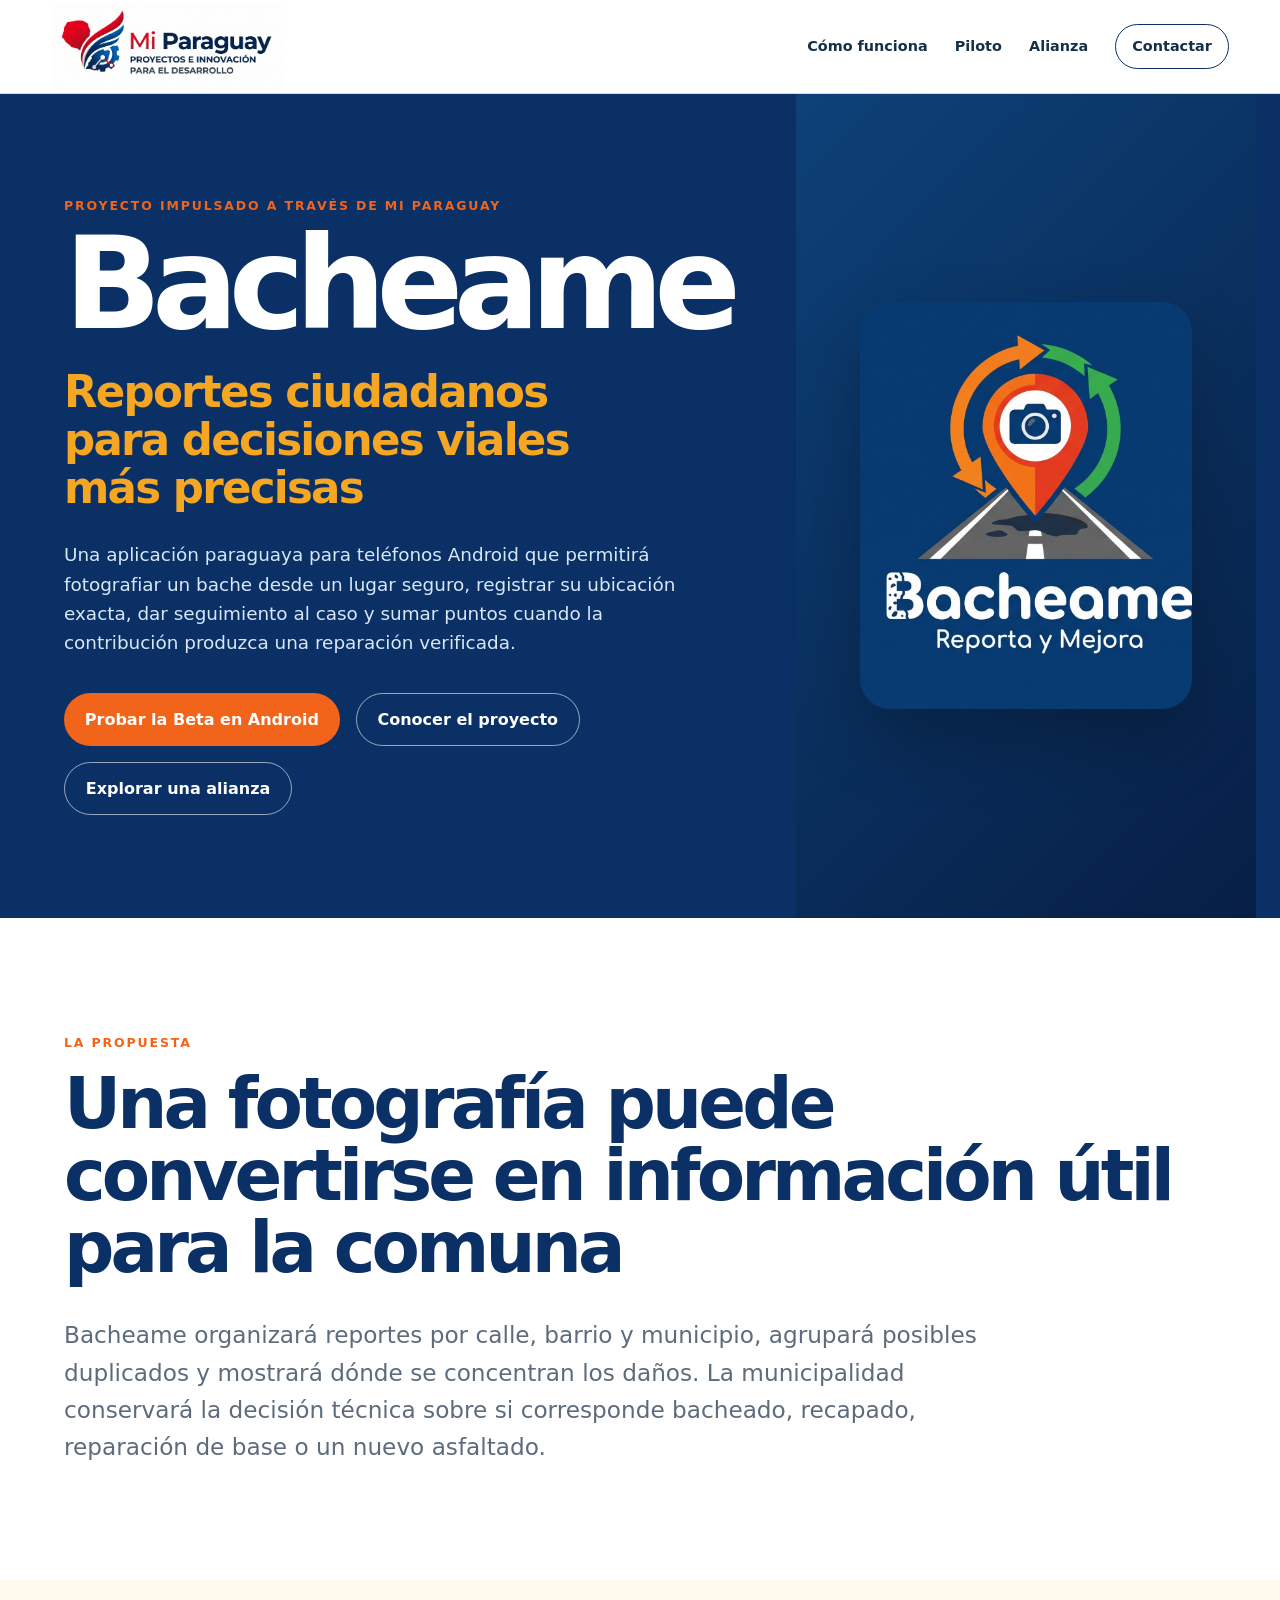
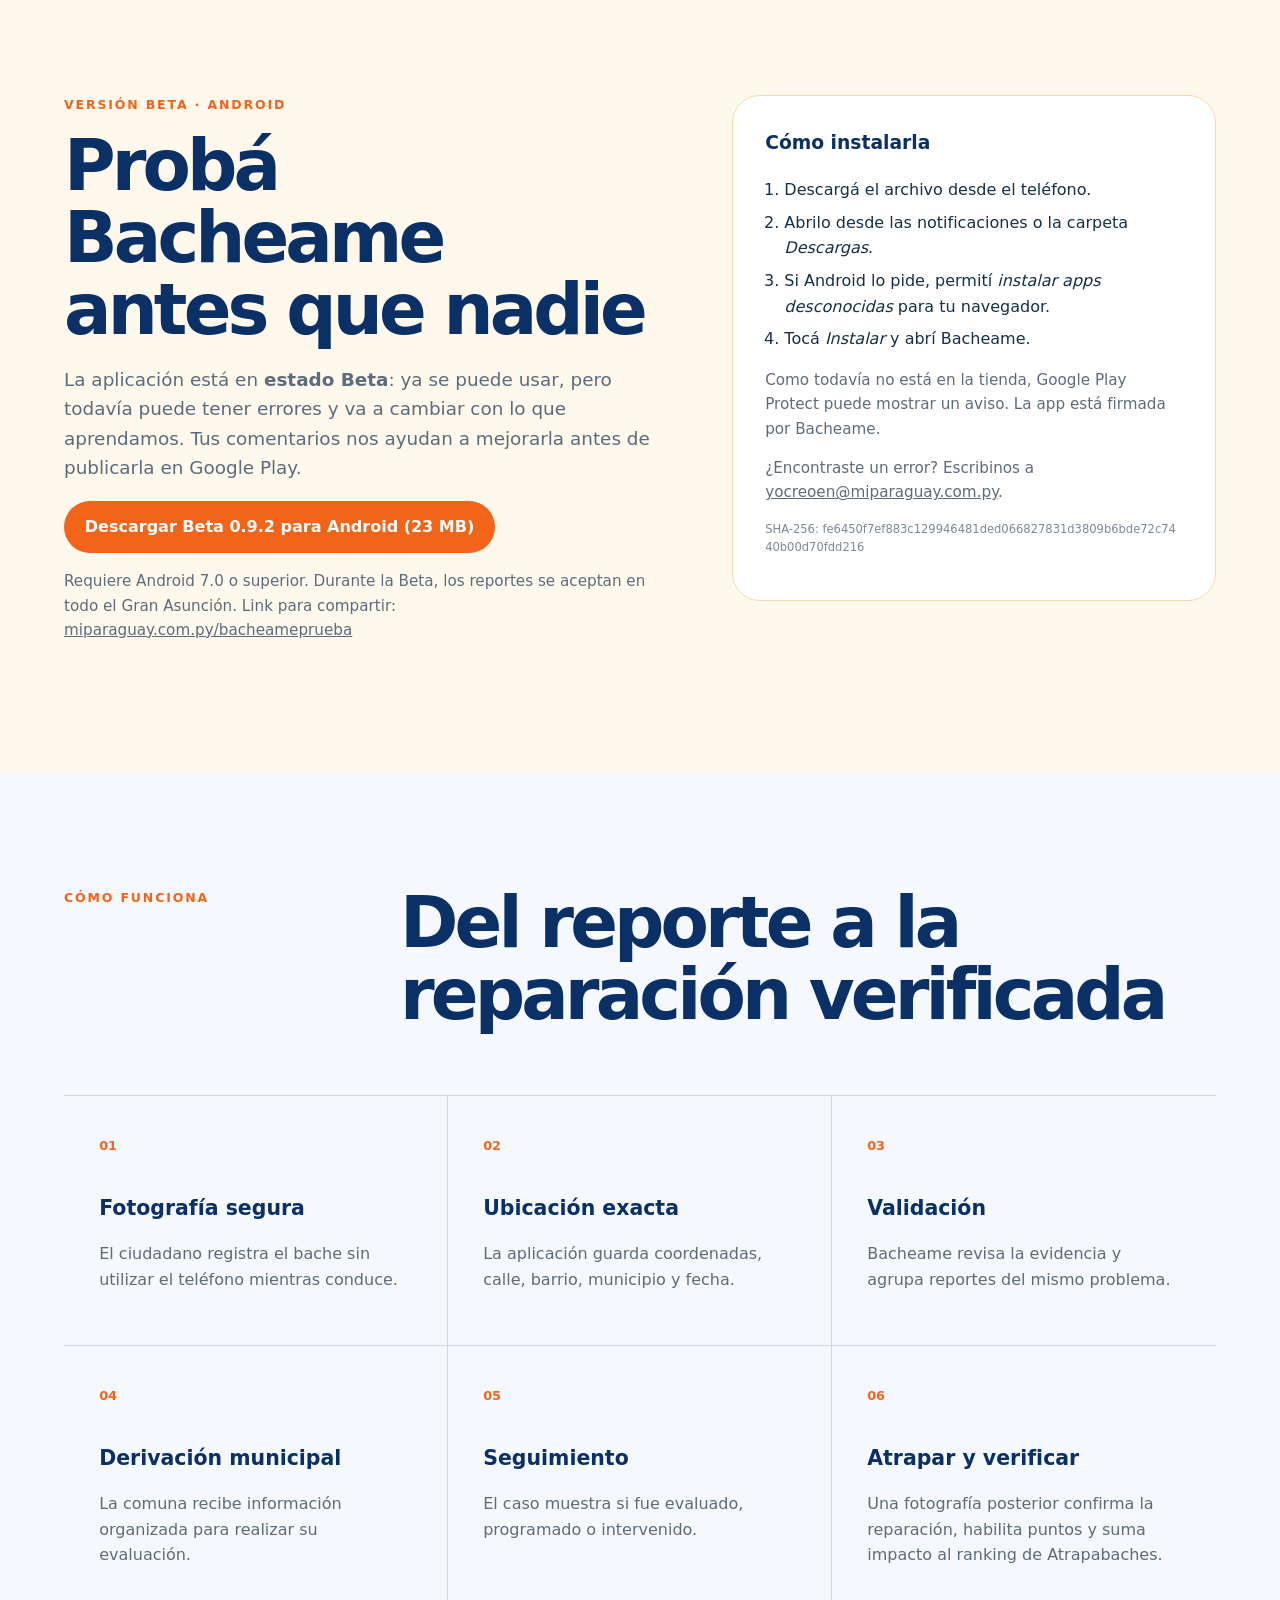
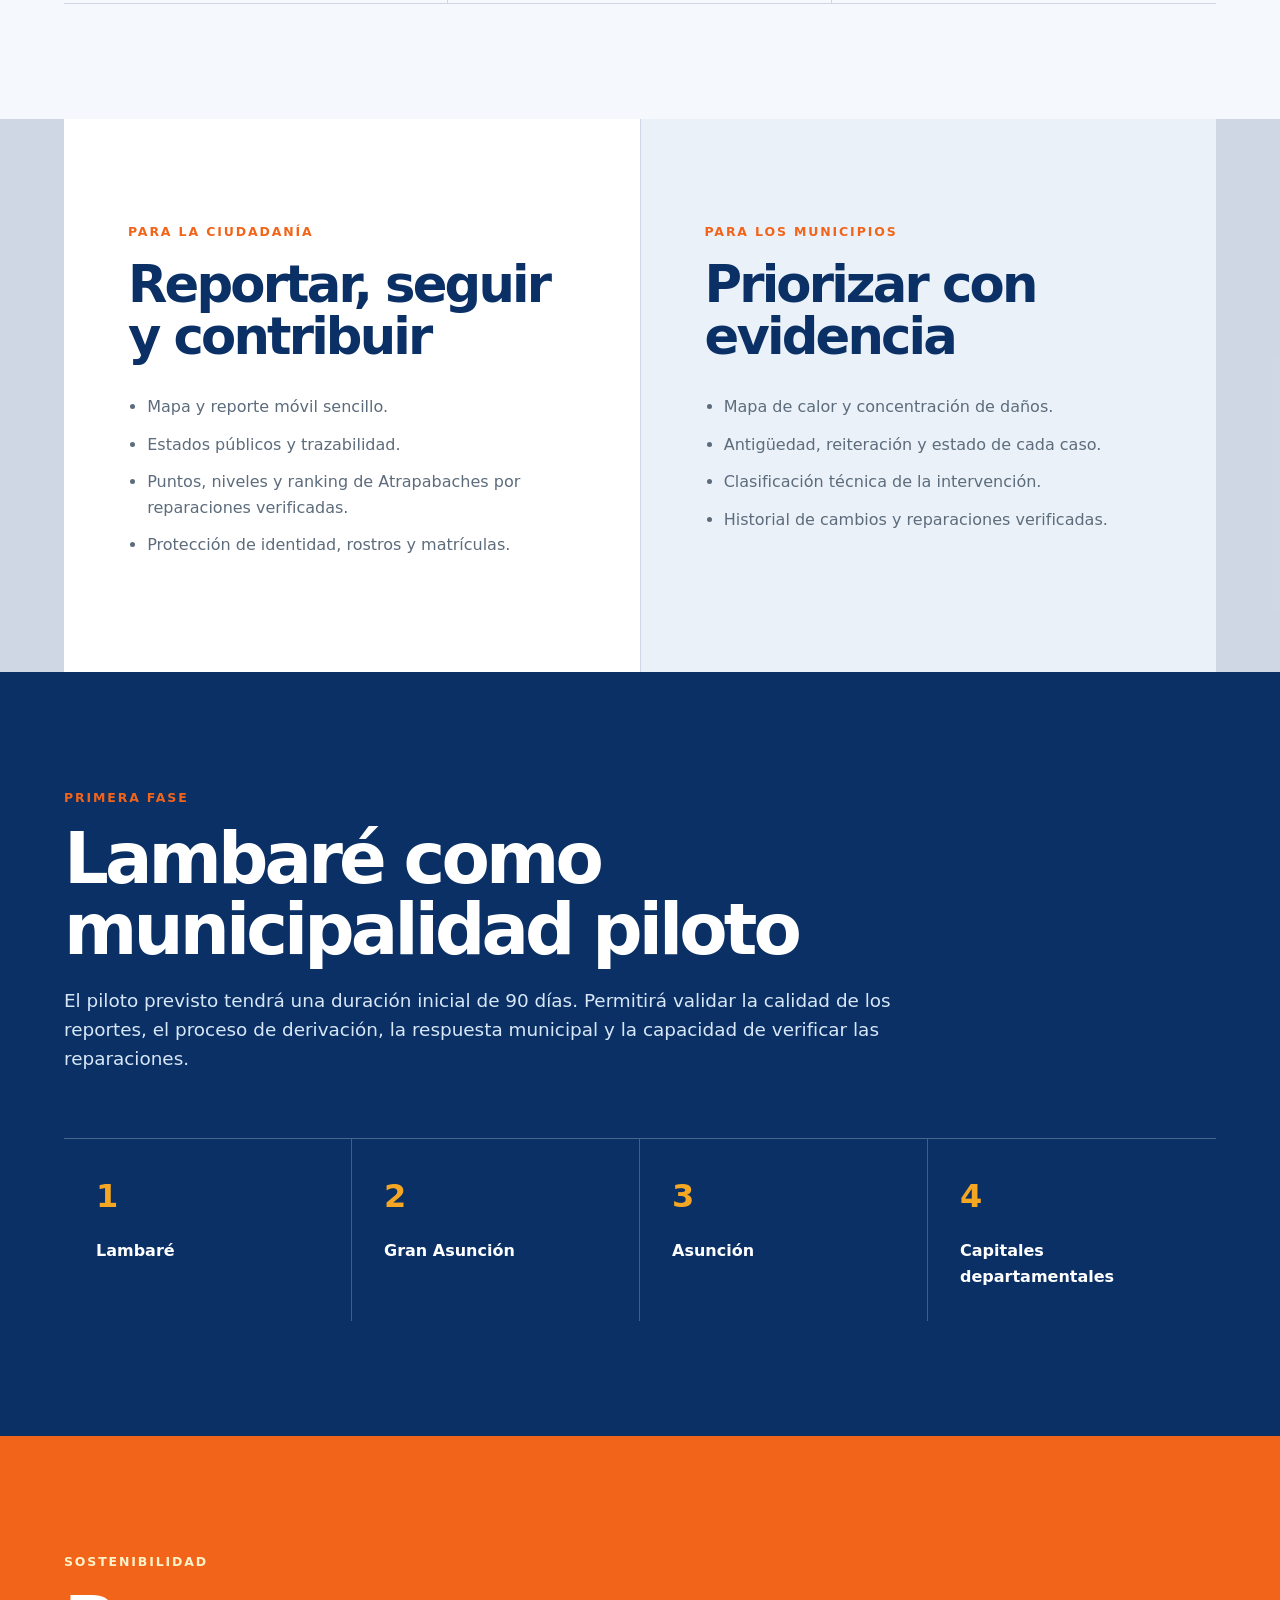
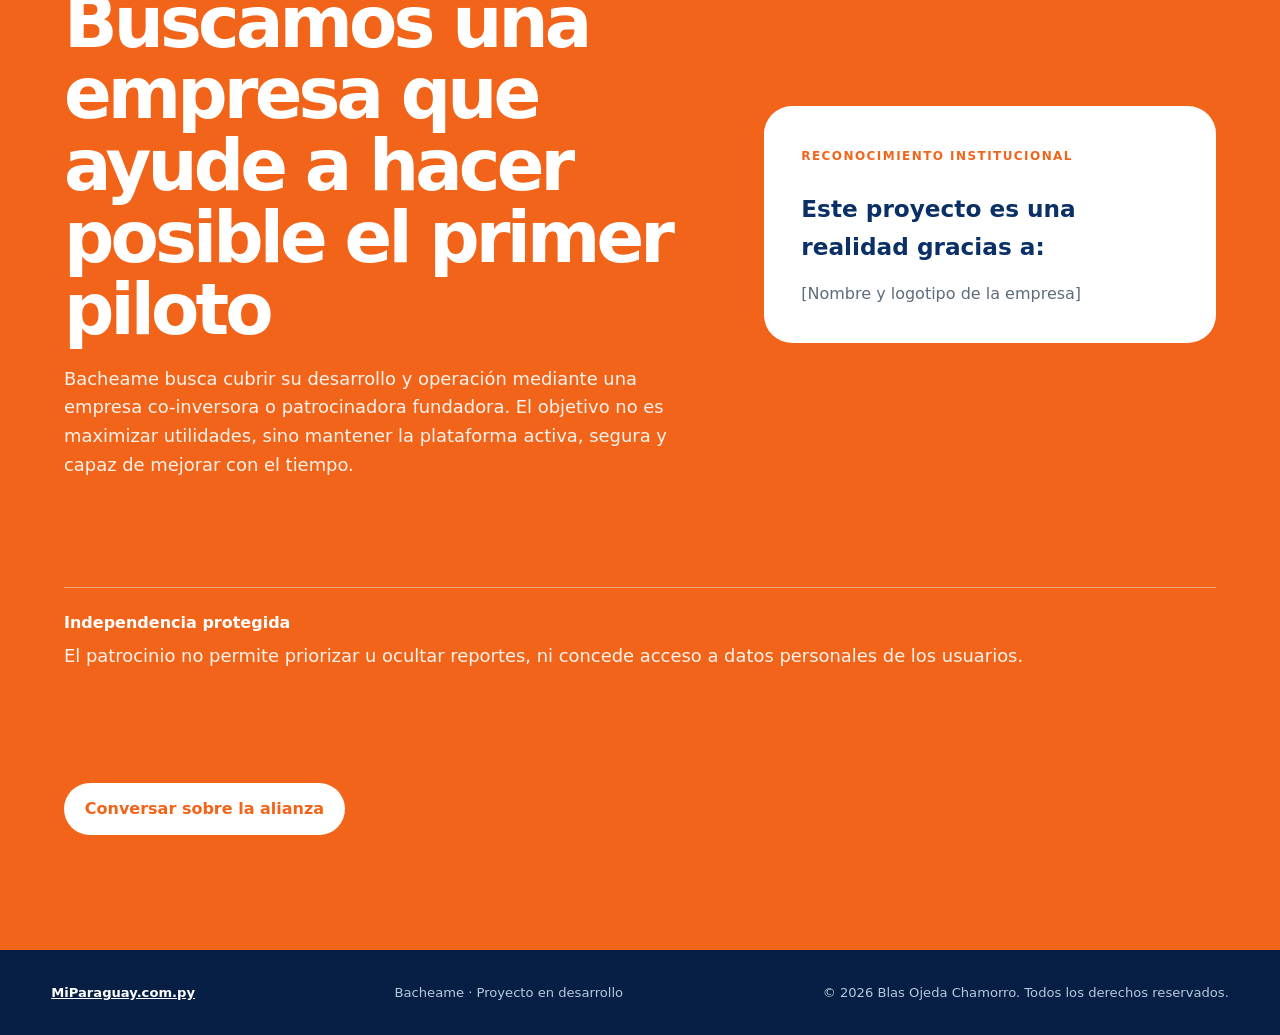
==== bacheame/index.html @ 3ae4af7a "Bacheame Beta 0.9.2: página /bacheameprueba, sección Beta y aviso de derechos - /bacheameprueba: pág" ====
<!doctype html>
<html lang="es">
  <head>
    <meta charset="UTF-8" />
    <meta name="viewport" content="width=device-width, initial-scale=1.0" />
    <meta
      name="description"
      content="Bacheame es una aplicación paraguaya para reportar baches con fotografía y ubicación exacta y ayudar a los municipios a priorizar intervenciones viales."
    />
    <title>Bacheame | Mi Paraguay</title>
    <link rel="icon" href="../assets/favicon.svg" type="image/svg+xml" />
    <link rel="stylesheet" href="bacheame.css" />
  </head>
  <body>
    <a class="skip-link" href="#contenido">Ir al contenido</a>

    <header class="site-header">
      <a class="brand" href="../" aria-label="Volver a Mi Paraguay">
        <img src="../assets/mi-paraguay-logo.png" alt="Mi Paraguay" />
      </a>
      <nav aria-label="Navegación de Bacheame">
        <a href="#funcionamiento">Cómo funciona</a>
        <a href="#piloto">Piloto</a>
        <a href="#alianza">Alianza</a>
        <a class="nav-cta" href="../#participar">Contactar</a>
      </nav>
    </header>

    <main id="contenido">
      <section class="hero">
        <div class="hero-copy">
          <p class="eyebrow">Proyecto impulsado a través de Mi Paraguay</p>
          <h1>Bacheame</h1>
          <p class="hero-title">Reportes ciudadanos para decisiones viales más precisas</p>
          <p class="hero-lead">
            Una aplicación paraguaya para teléfonos Android que permitirá fotografiar un bache desde un lugar seguro, registrar su ubicación exacta, dar seguimiento al caso y sumar puntos cuando la contribución produzca una reparación verificada.
          </p>
          <div class="hero-actions">
            <a class="button button-primary" href="#beta">Probar la Beta en Android</a>
            <a class="button button-secondary" href="#funcionamiento">Conocer el proyecto</a>
            <a class="button button-secondary" href="../#participar">Explorar una alianza</a>
          </div>
        </div>
        <div class="hero-visual">
          <img src="../assets/bacheame-logo.jpg" alt="Bacheame, Reporta y Mejora" />
        </div>
      </section>

      <section class="section introduction" aria-labelledby="intro-title">
        <p class="eyebrow">La propuesta</p>
        <h2 id="intro-title">Una fotografía puede convertirse en información útil para la comuna</h2>
        <p class="section-lead">
          Bacheame organizará reportes por calle, barrio y municipio, agrupará posibles duplicados y mostrará dónde se concentran los daños. La municipalidad conservará la decisión técnica sobre si corresponde bacheado, recapado, reparación de base o un nuevo asfaltado.
        </p>
      </section>

      <section class="section beta" id="beta" aria-labelledby="beta-title">
        <div class="beta-copy">
          <p class="eyebrow">Versión Beta · Android</p>
          <h2 id="beta-title">Probá Bacheame antes que nadie</h2>
          <p>
            La aplicación está en <strong>estado Beta</strong>: ya se puede usar, pero todavía puede tener errores y va a cambiar con lo que aprendamos. Tus comentarios nos ayudan a mejorarla antes de publicarla en Google Play.
          </p>
          <a class="button button-primary" href="../descargas/Bacheame-Beta-0.9.2.apk" download>Descargar Beta 0.9.2 para Android (23 MB)</a>
          <p class="beta-meta">Requiere Android 7.0 o superior. Durante la Beta, los reportes se aceptan en todo el Gran Asunción. Link para compartir: <a href="../bacheameprueba/">miparaguay.com.py/bacheameprueba</a></p>
        </div>
        <aside class="beta-steps" aria-label="Cómo instalarla">
          <h3>Cómo instalarla</h3>
          <ol>
            <li>Descargá el archivo desde el teléfono.</li>
            <li>Abrilo desde las notificaciones o la carpeta <em>Descargas</em>.</li>
            <li>Si Android lo pide, permití <em>instalar apps desconocidas</em> para tu navegador.</li>
            <li>Tocá <em>Instalar</em> y abrí Bacheame.</li>
          </ol>
          <p>Como todavía no está en la tienda, Google Play Protect puede mostrar un aviso. La app está firmada por Bacheame.</p>
          <p>¿Encontraste un error? Escribinos a <a href="mailto:yocreoen@miparaguay.com.py?subject=Bacheame%20Beta">yocreoen@miparaguay.com.py</a>.</p>
          <p class="beta-hash">SHA-256: fe6450f7ef883c129946481ded066827831d3809b6bde72c7440b00d70fdd216</p>
        </aside>
      </section>

      <section class="section process" id="funcionamiento" aria-labelledby="process-title">
        <div class="section-heading">
          <p class="eyebrow">Cómo funciona</p>
          <h2 id="process-title">Del reporte a la reparación verificada</h2>
        </div>
        <ol class="process-grid">
          <li><span>01</span><strong>Fotografía segura</strong><p>El ciudadano registra el bache sin utilizar el teléfono mientras conduce.</p></li>
          <li><span>02</span><strong>Ubicación exacta</strong><p>La aplicación guarda coordenadas, calle, barrio, municipio y fecha.</p></li>
          <li><span>03</span><strong>Validación</strong><p>Bacheame revisa la evidencia y agrupa reportes del mismo problema.</p></li>
          <li><span>04</span><strong>Derivación municipal</strong><p>La comuna recibe información organizada para realizar su evaluación.</p></li>
          <li><span>05</span><strong>Seguimiento</strong><p>El caso muestra si fue evaluado, programado o intervenido.</p></li>
          <li><span>06</span><strong>Atrapar y verificar</strong><p>Una fotografía posterior confirma la reparación, habilita puntos y suma impacto al ranking de Atrapabaches.</p></li>
        </ol>
      </section>

      <section class="section audiences" aria-label="Beneficios por audiencia">
        <article>
          <p class="eyebrow">Para la ciudadanía</p>
          <h2>Reportar, seguir y contribuir</h2>
          <ul>
            <li>Mapa y reporte móvil sencillo.</li>
            <li>Estados públicos y trazabilidad.</li>
            <li>Puntos, niveles y ranking de Atrapabaches por reparaciones verificadas.</li>
            <li>Protección de identidad, rostros y matrículas.</li>
          </ul>
        </article>
        <article>
          <p class="eyebrow">Para los municipios</p>
          <h2>Priorizar con evidencia</h2>
          <ul>
            <li>Mapa de calor y concentración de daños.</li>
            <li>Antigüedad, reiteración y estado de cada caso.</li>
            <li>Clasificación técnica de la intervención.</li>
            <li>Historial de cambios y reparaciones verificadas.</li>
          </ul>
        </article>
      </section>

      <section class="section pilot" id="piloto">
        <div class="pilot-copy">
          <p class="eyebrow">Primera fase</p>
          <h2>Lambaré como municipalidad piloto</h2>
          <p>
            El piloto previsto tendrá una duración inicial de 90 días. Permitirá validar la calidad de los reportes, el proceso de derivación, la respuesta municipal y la capacidad de verificar las reparaciones.
          </p>
        </div>
        <div class="route" aria-label="Ruta territorial prevista">
          <div><strong>1</strong><span>Lambaré</span></div>
          <div><strong>2</strong><span>Gran Asunción</span></div>
          <div><strong>3</strong><span>Asunción</span></div>
          <div><strong>4</strong><span>Capitales departamentales</span></div>
        </div>
      </section>

      <section class="section partnership" id="alianza">
        <div>
          <p class="eyebrow">Sostenibilidad</p>
          <h2>Buscamos una empresa que ayude a hacer posible el primer piloto</h2>
          <p>
            Bacheame busca cubrir su desarrollo y operación mediante una empresa co-inversora o patrocinadora fundadora. El objetivo no es maximizar utilidades, sino mantener la plataforma activa, segura y capaz de mejorar con el tiempo.
          </p>
        </div>
        <aside>
          <span>Reconocimiento institucional</span>
          <strong>Este proyecto es una realidad gracias a:</strong>
          <p>[Nombre y logotipo de la empresa]</p>
        </aside>
        <div class="independence">
          <strong>Independencia protegida</strong>
          <p>El patrocinio no permite priorizar u ocultar reportes, ni concede acceso a datos personales de los usuarios.</p>
        </div>
        <a class="button button-light" href="mailto:yocreoen@miparaguay.com.py?subject=Quiero%20conocer%20o%20auspiciar%20Bacheame">Conversar sobre la alianza</a>
      </section>
    </main>

    <footer>
      <a href="../">MiParaguay.com.py</a>
      <span>Bacheame · Proyecto en desarrollo</span>
      <span>© 2026 Blas Ojeda Chamorro. Todos los derechos reservados.</span>
    </footer>
  </body>
</html>
---- bacheame/bacheame.css ----
:root {
  --navy: #0a3066;
  --navy-light: #124a86;
  --orange: #f26419;
  --amber: #f5a623;
  --green: #38af4b;
  --asphalt: #555555;
  --white: #ffffff;
  --paper: #f5f8fc;
  --ink: #153047;
  --muted: #5d6c7c;
  --border: rgba(10, 48, 102, 0.16);
  --max: 1180px;
}

* { box-sizing: border-box; }
html { scroll-behavior: smooth; }
body {
  margin: 0;
  background: var(--paper);
  color: var(--ink);
  font-family: Inter, ui-sans-serif, system-ui, -apple-system, BlinkMacSystemFont, "Segoe UI", sans-serif;
  font-size: 16px;
  line-height: 1.6;
}
a { color: inherit; }
img { display: block; max-width: 100%; }
.skip-link { position: fixed; top: -5rem; left: 1rem; z-index: 50; padding: 0.8rem 1rem; background: var(--white); color: var(--navy); }
.skip-link:focus { top: 1rem; }
.site-header {
  min-height: 94px;
  padding: 0 4vw;
  display: flex;
  align-items: center;
  justify-content: space-between;
  gap: 2rem;
  background: var(--white);
  border-bottom: 1px solid var(--border);
  position: sticky;
  top: 0;
  z-index: 20;
}
.brand img { width: clamp(205px, 18vw, 270px); }
nav { display: flex; align-items: center; gap: 1.7rem; }
nav a { text-decoration: none; font-size: 0.9rem; font-weight: 780; }
nav a:hover { color: var(--orange); }
.nav-cta { padding: 0.65rem 1rem; border: 1px solid var(--navy); border-radius: 999px; }
.nav-cta:hover { background: var(--navy); color: var(--white); }
.eyebrow { margin: 0 0 1rem; color: var(--orange); font-size: 0.78rem; font-weight: 900; letter-spacing: 0.15em; text-transform: uppercase; }
.hero {
  min-height: calc(100vh - 94px);
  display: grid;
  grid-template-columns: 1.05fr 0.95fr;
  background: var(--navy);
  color: var(--white);
}
.hero-copy { padding: clamp(4.5rem, 8vw, 8rem) max(5vw, calc((100vw - var(--max)) / 2)); padding-right: 5vw; display: flex; flex-direction: column; justify-content: center; }
.hero h1 { margin: 0; font-size: clamp(4.5rem, 10vw, 9rem); line-height: 0.82; letter-spacing: -0.075em; }
.hero-title { max-width: 18ch; margin: 2rem 0 0; color: var(--amber); font-size: clamp(1.7rem, 3.4vw, 3.25rem); font-weight: 850; line-height: 1.1; letter-spacing: -0.04em; }
.hero-lead { max-width: 620px; margin: 1.7rem 0 0; color: #d8e7f7; font-size: 1.15rem; }
.hero-actions { display: flex; flex-wrap: wrap; gap: 1rem; margin-top: 2.2rem; }
.button { display: inline-flex; min-height: 52px; align-items: center; justify-content: center; padding: 0.8rem 1.3rem; border-radius: 999px; font-weight: 850; text-decoration: none; }
.button-primary { background: var(--orange); color: var(--white); }
.button-secondary { border: 1px solid rgba(255,255,255,.58); color: var(--white); }
.hero-visual { padding: 5vw; display: grid; place-items: center; background: linear-gradient(135deg, #0d4178, #071f45); }
.hero-visual img { width: min(560px, 100%); max-height: 72vh; object-fit: contain; border-radius: 30px; box-shadow: 0 30px 70px rgba(0,0,0,.24); }
.section { padding: clamp(5rem, 9vw, 8rem) max(5vw, calc((100vw - var(--max)) / 2)); }
h2 { margin: 0; color: var(--navy); font-size: clamp(2.5rem, 5.5vw, 5rem); line-height: 1.02; letter-spacing: -0.055em; }
.section-lead { max-width: 920px; margin: 2rem 0 0; color: var(--muted); font-size: clamp(1.1rem, 2vw, 1.45rem); }
.introduction { background: var(--white); }
.section-heading { display: grid; grid-template-columns: 0.5fr 1.5fr; gap: 4rem; align-items: start; }
.process { background: var(--paper); }
.process-grid { list-style: none; margin: 4rem 0 0; padding: 0; display: grid; grid-template-columns: repeat(3, 1fr); border-top: 1px solid var(--border); }
.process-grid li { min-height: 250px; padding: 2.2rem; border-right: 1px solid var(--border); border-bottom: 1px solid var(--border); }
.process-grid li:nth-child(3n) { border-right: 0; }
.process-grid span { color: var(--orange); font-size: 0.8rem; font-weight: 900; }
.process-grid strong { display: block; margin-top: 2.2rem; color: var(--navy); font-size: 1.28rem; }
.process-grid p { margin-bottom: 0; color: var(--muted); }
.audiences { display: grid; grid-template-columns: repeat(2, 1fr); gap: 1px; padding-top: 0; padding-bottom: 0; background: var(--border); }
.audiences article { padding: clamp(4rem, 8vw, 7rem) max(5vw, calc((100vw - var(--max)) / 2)); background: var(--white); }
.audiences article:first-child { padding-left: max(5vw, calc((100vw - var(--max)) / 2)); padding-right: 5vw; }
.audiences article:last-child { padding-left: 5vw; padding-right: max(5vw, calc((100vw - var(--max)) / 2)); background: #eaf1f8; }
.audiences h2 { font-size: clamp(2.4rem, 4vw, 4rem); }
.audiences ul { margin: 2rem 0 0; padding-left: 1.2rem; color: var(--muted); }
.audiences li { margin: 0.75rem 0; }
.pilot { background: var(--navy); color: var(--white); }
.pilot h2 { color: var(--white); }
.pilot-copy { max-width: 850px; }
.pilot-copy > p:last-child { color: #d8e7f7; font-size: 1.15rem; }
.route { margin-top: 4rem; display: grid; grid-template-columns: repeat(4, 1fr); border-top: 1px solid rgba(255,255,255,.26); }
.route div { padding: 2rem; border-right: 1px solid rgba(255,255,255,.22); }
.route div:last-child { border-right: 0; }
.route strong { display: block; color: var(--amber); font-size: 2rem; }
.route span { display: block; margin-top: 1rem; font-weight: 800; }
.partnership { background: var(--orange); color: var(--white); display: grid; grid-template-columns: 1.15fr 0.85fr; gap: clamp(3rem, 7vw, 7rem); align-items: center; }
.partnership .eyebrow { color: #fff2c8; }
.partnership h2 { color: var(--white); }
.partnership > div > p:last-child { color: #fff3ec; font-size: 1.12rem; }
.partnership aside { padding: 2.3rem; background: var(--white); color: var(--navy); border-radius: 28px; }
.partnership aside span { color: var(--orange); font-size: 0.75rem; font-weight: 900; letter-spacing: .12em; text-transform: uppercase; }
.partnership aside strong { display: block; margin-top: 1.4rem; font-size: 1.45rem; }
.partnership aside p { margin-bottom: 0; color: var(--muted); }
.independence { grid-column: 1 / -1; padding: 1.4rem 0; border-top: 1px solid rgba(255,255,255,.42); }
.independence p { margin: .4rem 0 0; color: #fff3ec; }
.button-light { justify-self: start; background: var(--white); color: var(--orange); }
.beta { display: grid; grid-template-columns: 1.1fr 0.9fr; gap: clamp(2.5rem, 6vw, 6rem); align-items: start; background: #fff8ec; }
.beta-copy > p:not(.eyebrow):not(.beta-meta) { color: var(--muted); font-size: 1.15rem; }
.beta-meta { margin-top: 1rem; color: var(--muted); font-size: .95rem; }
.beta-steps { padding: 2rem; background: var(--white); border: 1px solid #f3d9ae; border-radius: 28px; }
.beta-steps h3 { margin-top: 0; color: var(--navy); }
.beta-steps ol { padding-left: 1.2rem; }
.beta-steps li { margin-bottom: .45rem; }
.beta-steps p { color: var(--muted); font-size: .95rem; }
.beta-hash { font-size: .72rem !important; word-break: break-all; opacity: .8; }
footer { padding: 2rem 4vw; display: flex; justify-content: space-between; gap: 2rem; background: #071f45; color: #b8c9dc; font-size: .82rem; }
footer a { color: var(--white); font-weight: 850; }

@media (max-width: 900px) {
  .site-header { min-height: auto; padding-block: 1rem; align-items: flex-start; }
  nav { flex-wrap: wrap; justify-content: flex-end; gap: .8rem 1rem; }
  .hero { grid-template-columns: 1fr; }
  .hero-visual { min-height: 540px; }
  .section-heading { grid-template-columns: 1fr; gap: 1rem; }
  .process-grid { grid-template-columns: repeat(2, 1fr); }
  .process-grid li:nth-child(3n) { border-right: 1px solid var(--border); }
  .process-grid li:nth-child(2n) { border-right: 0; }
  .audiences, .partnership, .beta { grid-template-columns: 1fr; }
  .audiences article, .audiences article:first-child, .audiences article:last-child { padding: 5rem 5vw; }
  .route { grid-template-columns: repeat(2, 1fr); }
  .route div:nth-child(2) { border-right: 0; }
  .partnership .independence { grid-column: auto; }
}

@media (max-width: 600px) {
  .site-header { display: grid; }
  nav { justify-content: flex-start; }
  .hero h1 { font-size: 4.3rem; }
  .hero-actions, .hero-actions .button { width: 100%; }
  .hero-visual { min-height: 430px; }
  .process-grid, .route { grid-template-columns: 1fr; }
  .process-grid li, .process-grid li:nth-child(2n), .process-grid li:nth-child(3n), .route div { border-right: 0; }
  footer { flex-direction: column; }
}

@media (prefers-reduced-motion: reduce) {
  html { scroll-behavior: auto; }
}
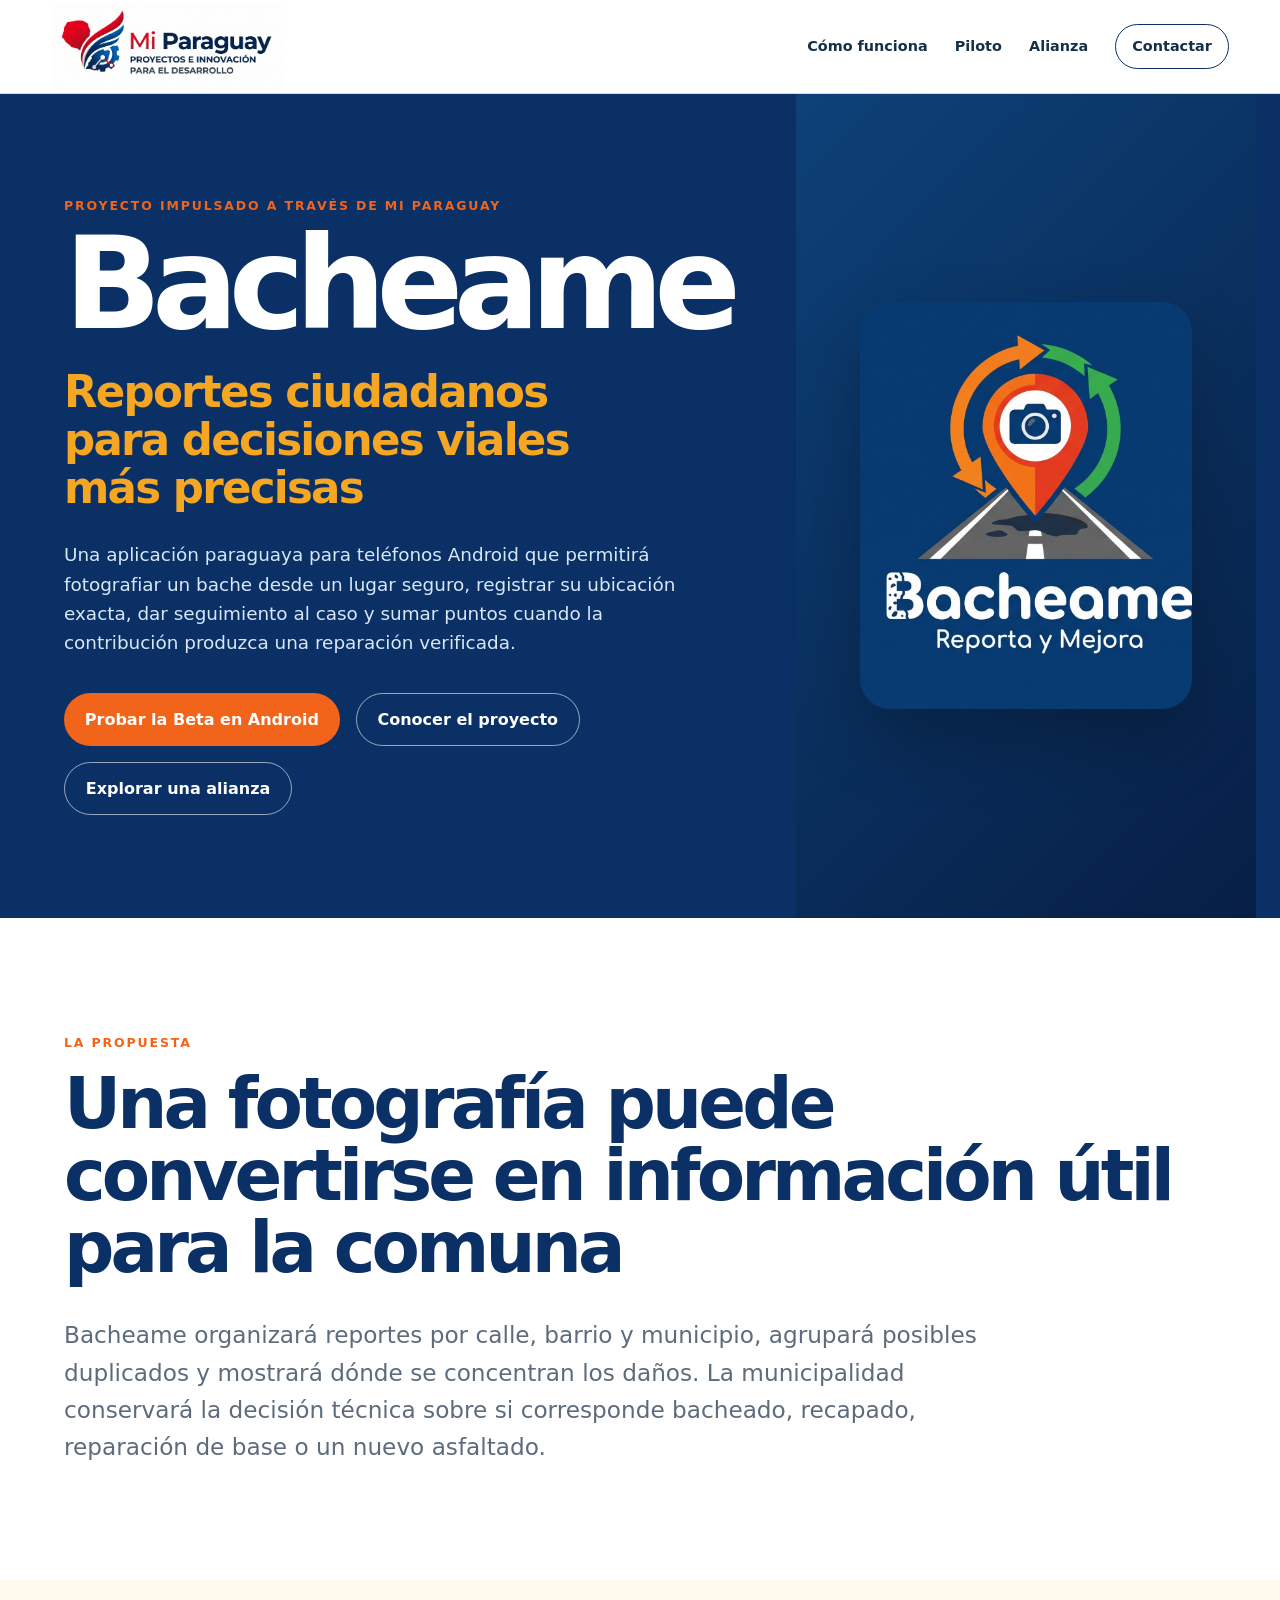
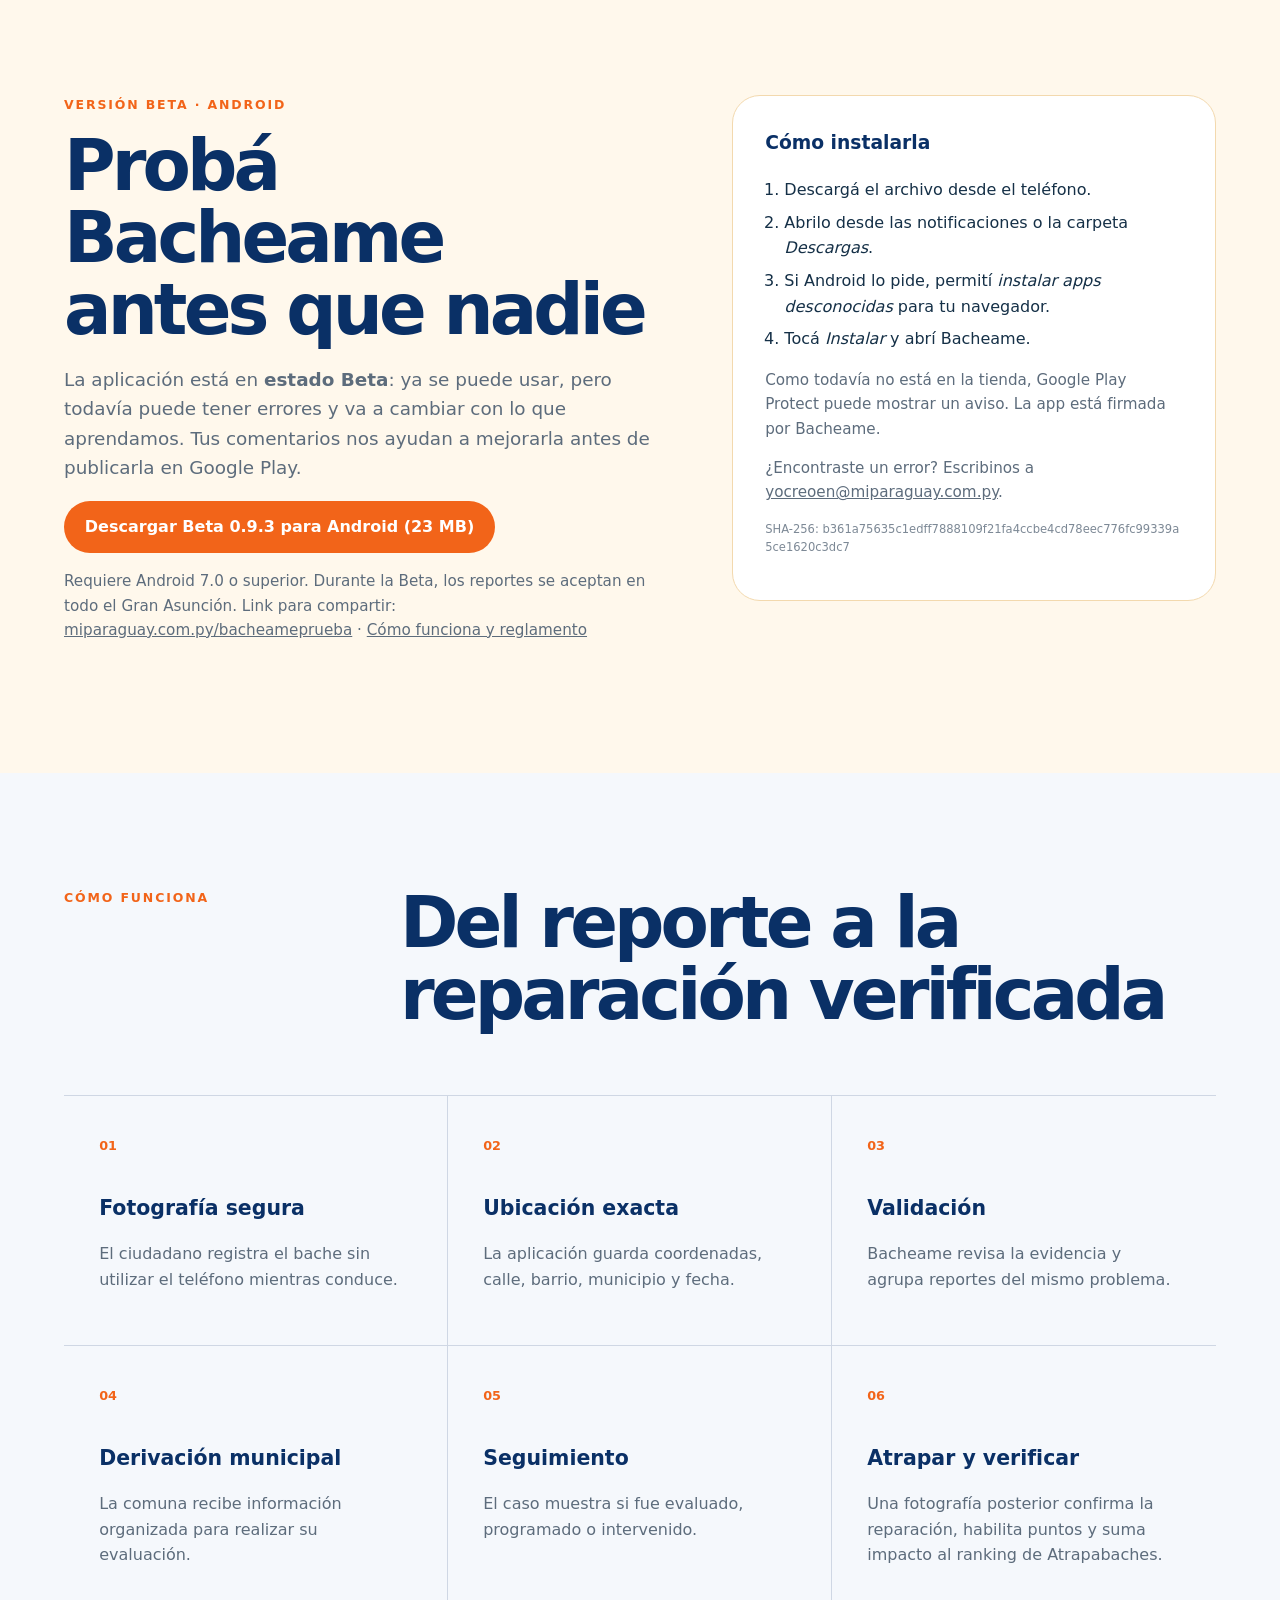
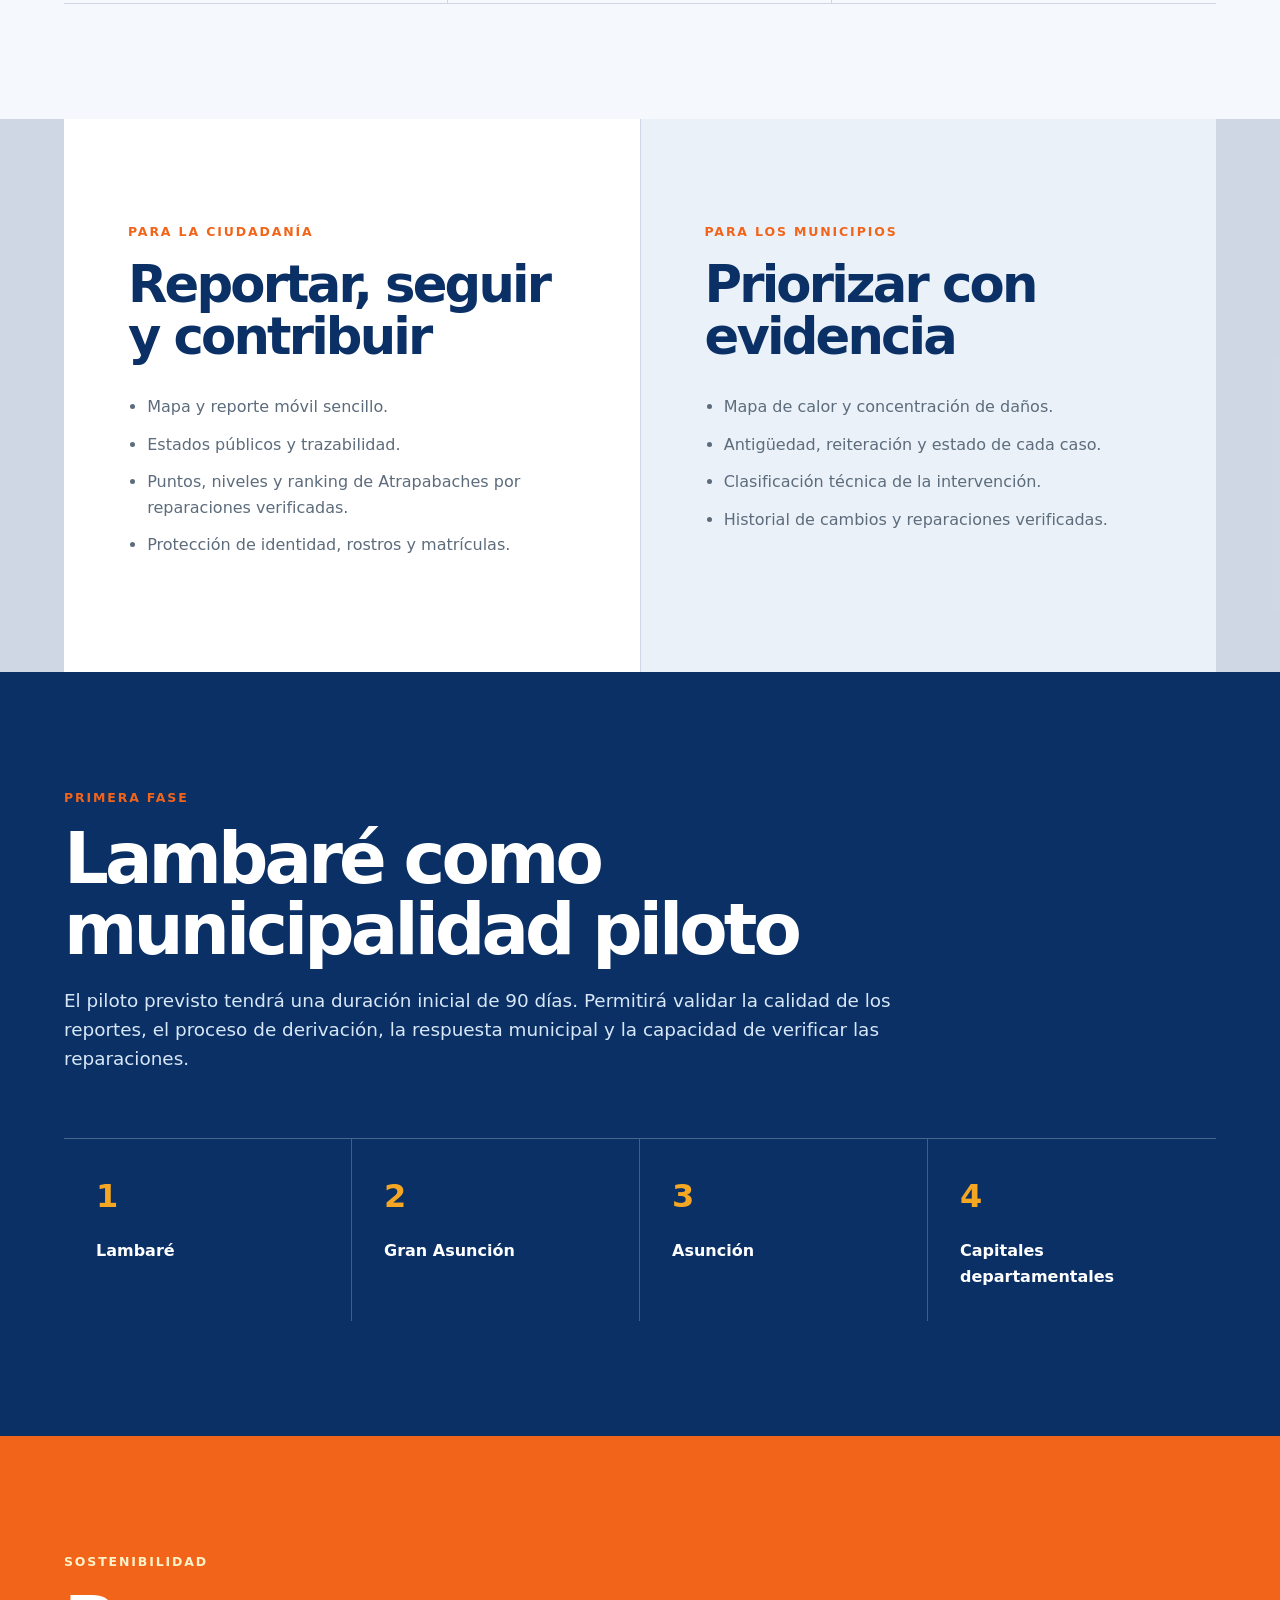
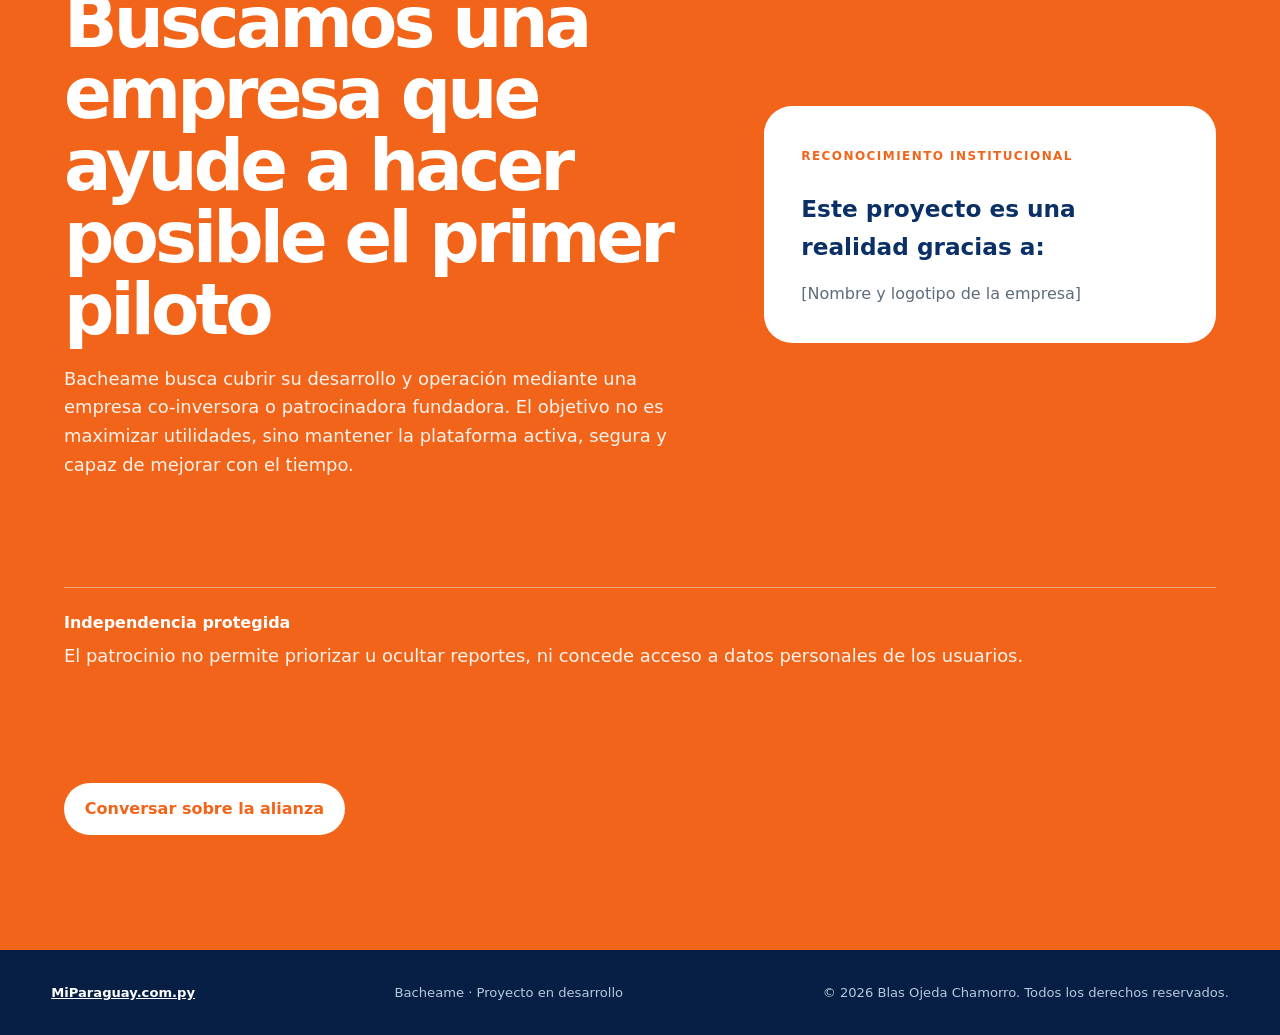
==== commit f8be8e9a: "Bacheame: reglamento (cómo funciona, estados, puntos, reglas) y Beta 0.9.3 - /bacheame/reglamento: o" ====
--- a/bacheame/index.html
+++ b/bacheame/index.html
@@ -61,8 +61,8 @@
           <p>
             La aplicación está en <strong>estado Beta</strong>: ya se puede usar, pero todavía puede tener errores y va a cambiar con lo que aprendamos. Tus comentarios nos ayudan a mejorarla antes de publicarla en Google Play.
           </p>
-          <a class="button button-primary" href="../descargas/Bacheame-Beta-0.9.2.apk" download>Descargar Beta 0.9.2 para Android (23 MB)</a>
-          <p class="beta-meta">Requiere Android 7.0 o superior. Durante la Beta, los reportes se aceptan en todo el Gran Asunción. Link para compartir: <a href="../bacheameprueba/">miparaguay.com.py/bacheameprueba</a></p>
+          <a class="button button-primary" href="../descargas/Bacheame-Beta-0.9.3.apk" download>Descargar Beta 0.9.3 para Android (23 MB)</a>
+          <p class="beta-meta">Requiere Android 7.0 o superior. Durante la Beta, los reportes se aceptan en todo el Gran Asunción. Link para compartir: <a href="../bacheameprueba/">miparaguay.com.py/bacheameprueba</a> · <a href="reglamento/">Cómo funciona y reglamento</a></p>
         </div>
         <aside class="beta-steps" aria-label="Cómo instalarla">
           <h3>Cómo instalarla</h3>
@@ -74,7 +74,7 @@
           </ol>
           <p>Como todavía no está en la tienda, Google Play Protect puede mostrar un aviso. La app está firmada por Bacheame.</p>
           <p>¿Encontraste un error? Escribinos a <a href="mailto:yocreoen@miparaguay.com.py?subject=Bacheame%20Beta">yocreoen@miparaguay.com.py</a>.</p>
-          <p class="beta-hash">SHA-256: fe6450f7ef883c129946481ded066827831d3809b6bde72c7440b00d70fdd216</p>
+          <p class="beta-hash">SHA-256: b361a75635c1edff7888109f21fa4ccbe4cd78eec776fc99339a5ce1620c3dc7</p>
         </aside>
       </section>
 
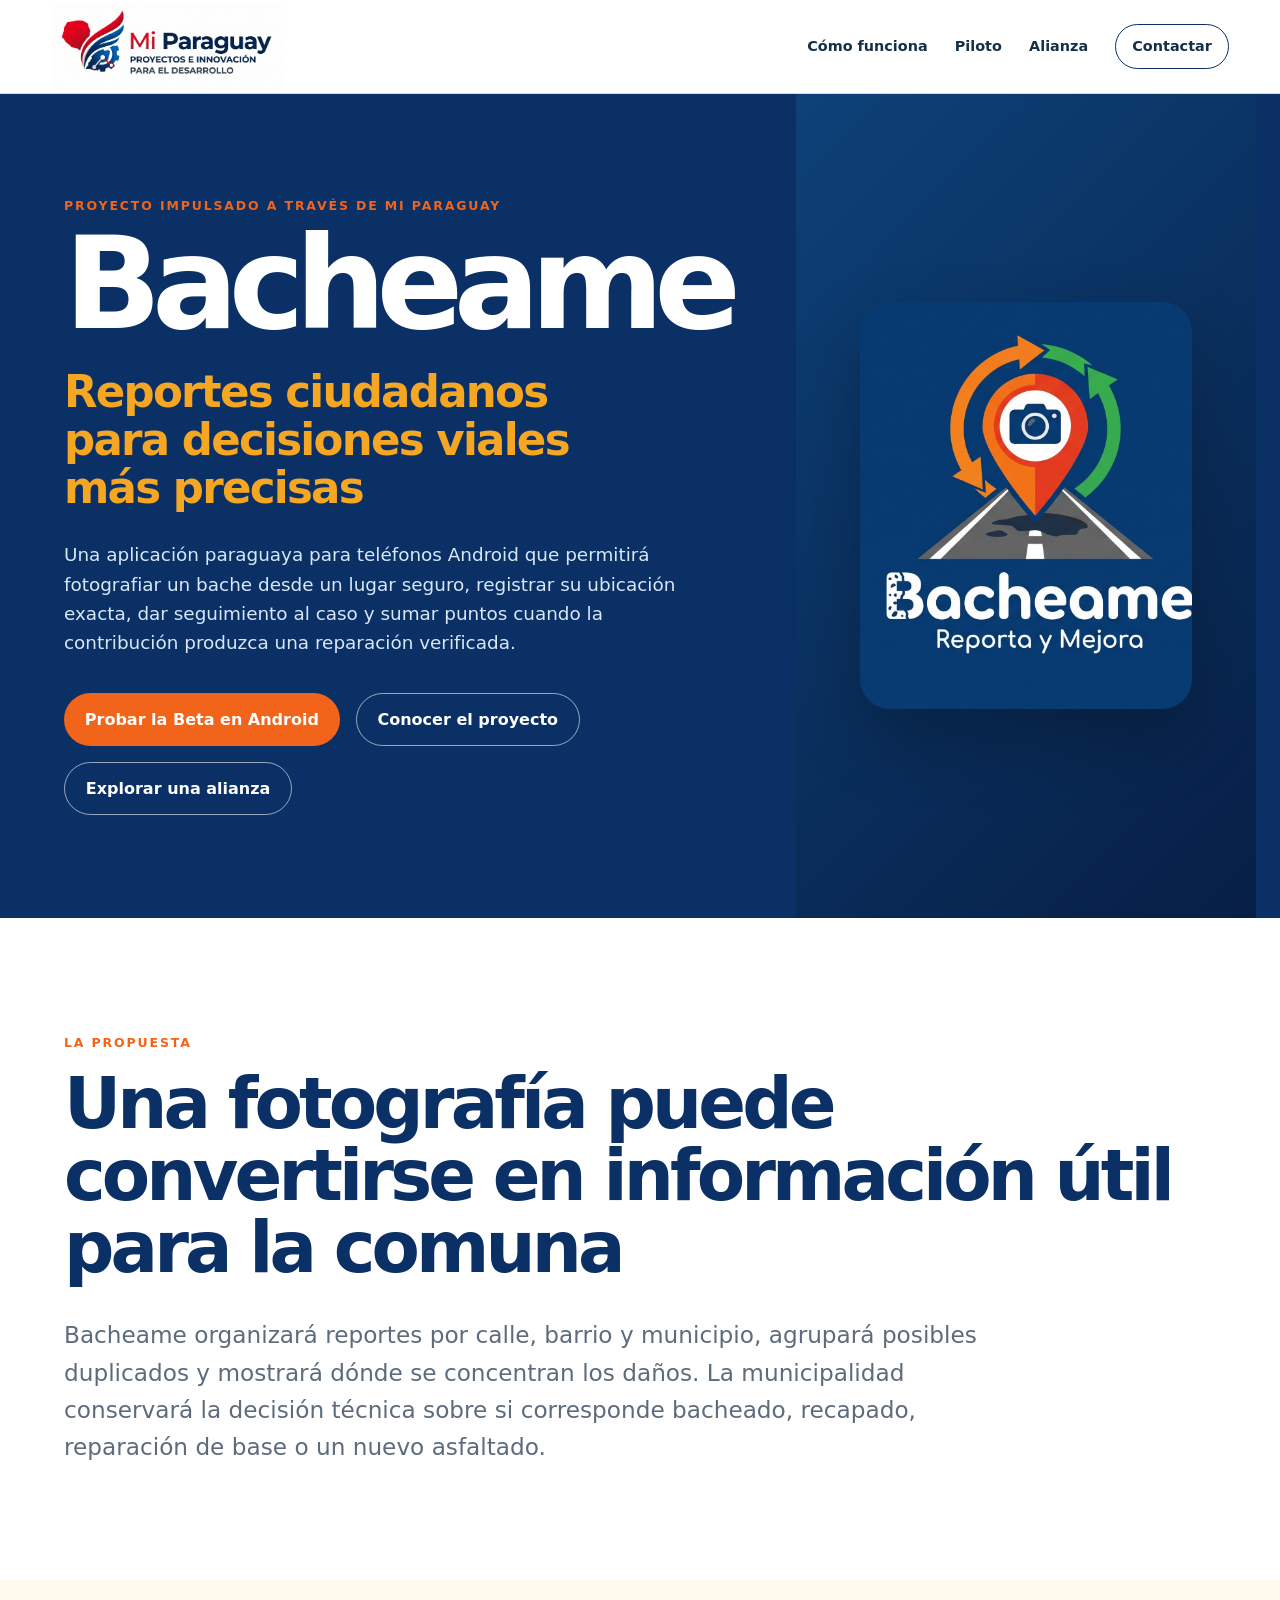
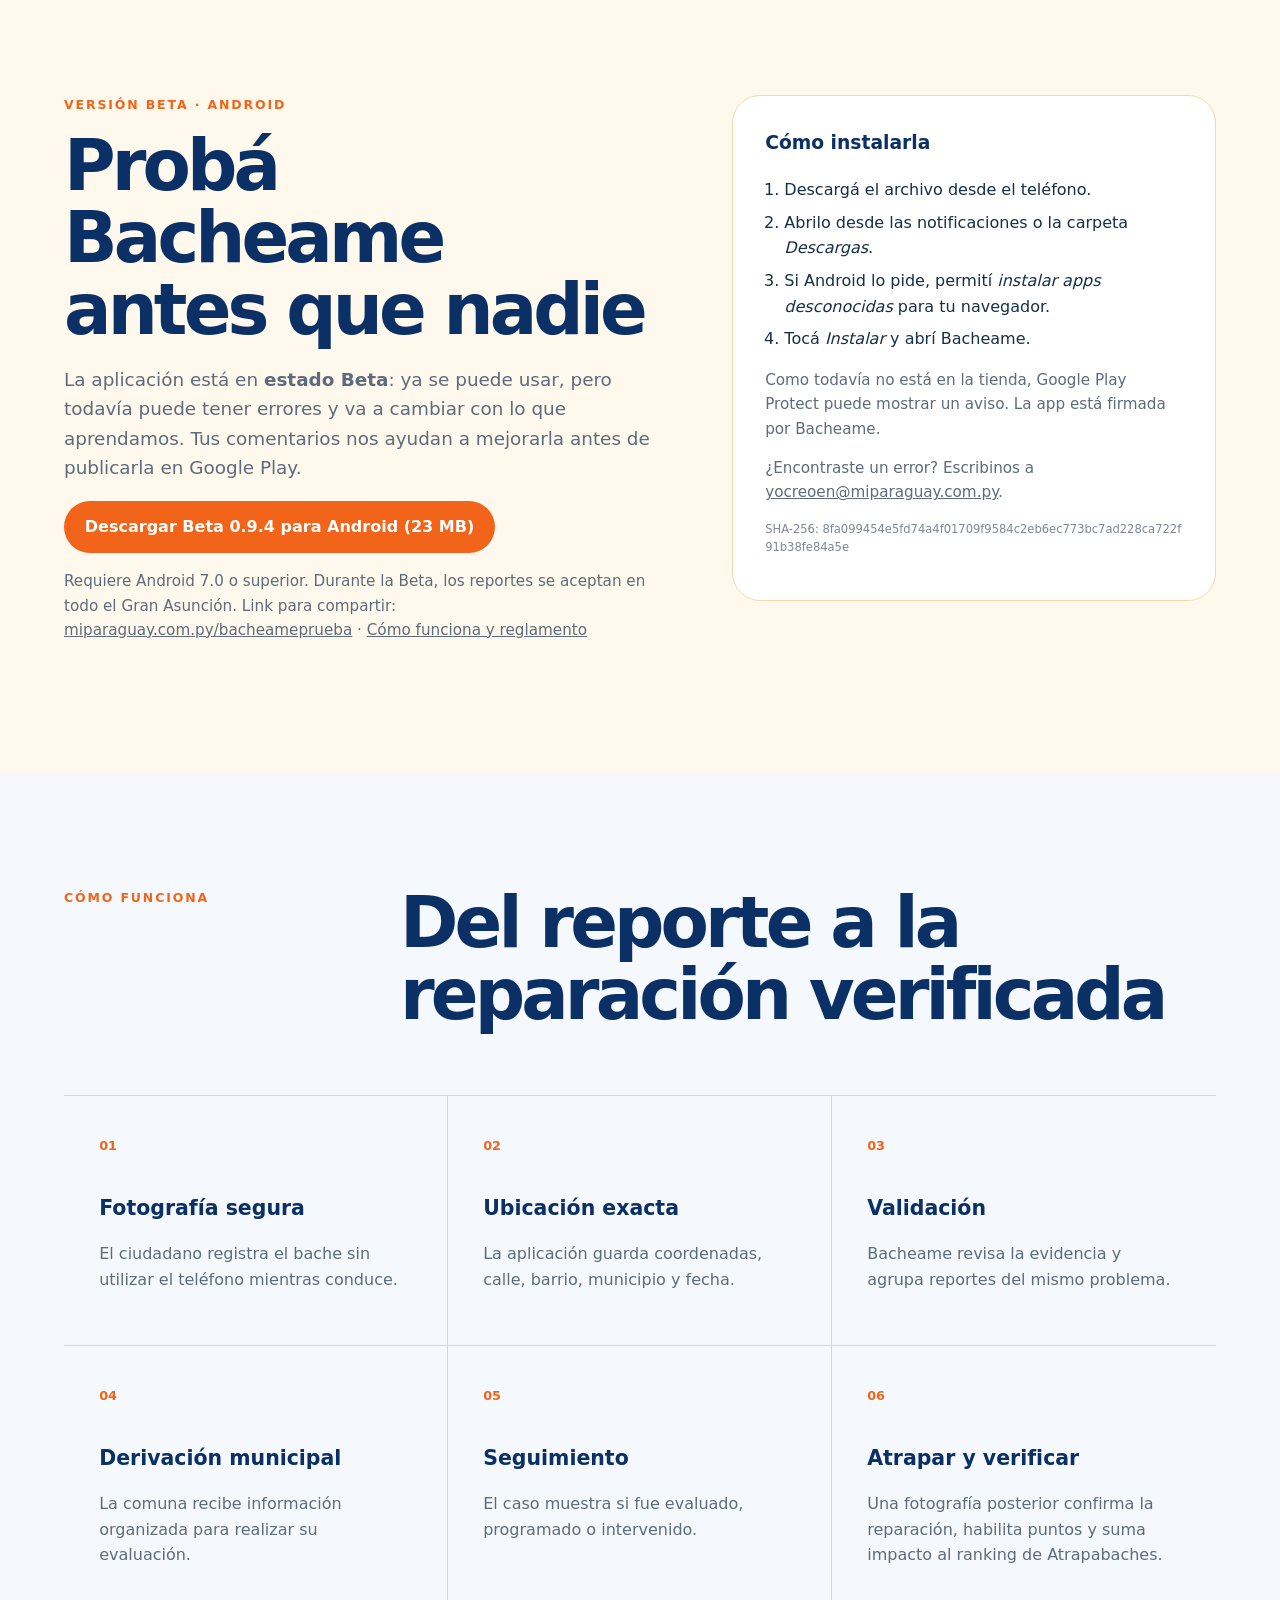
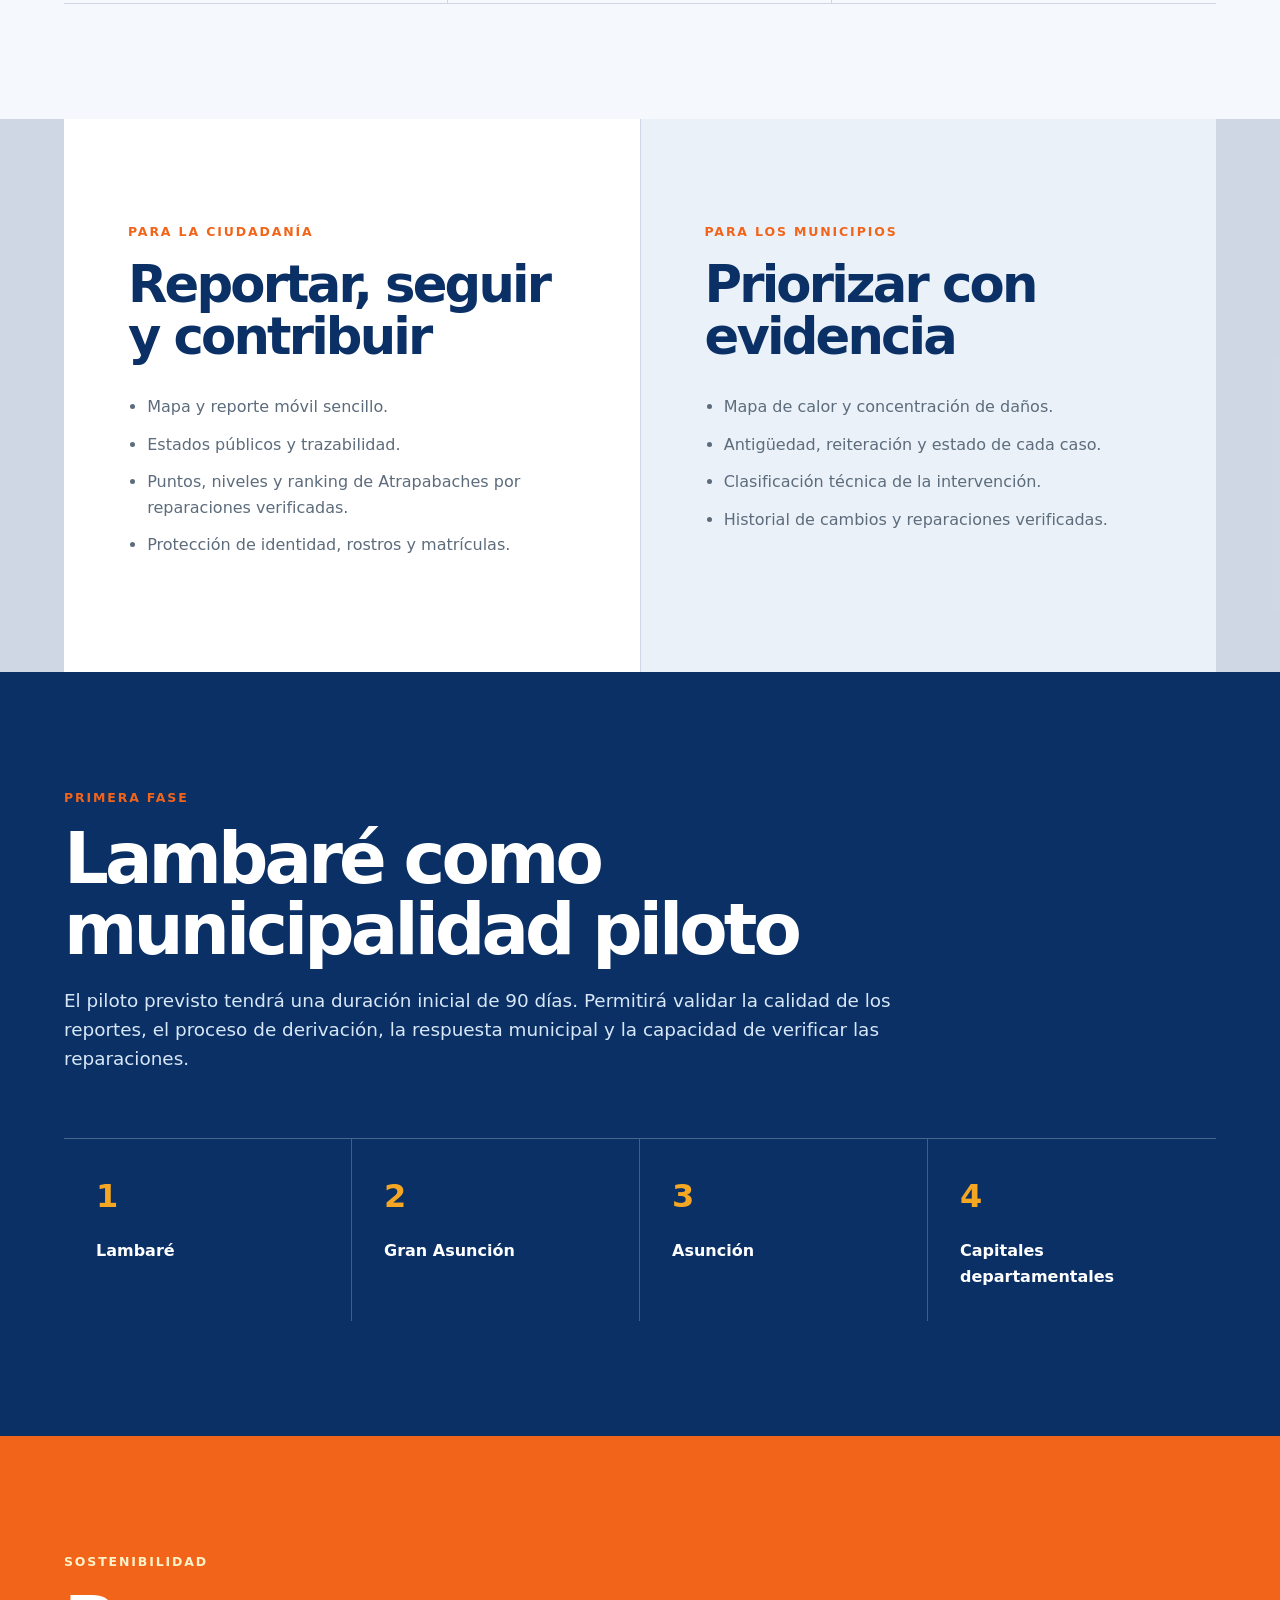
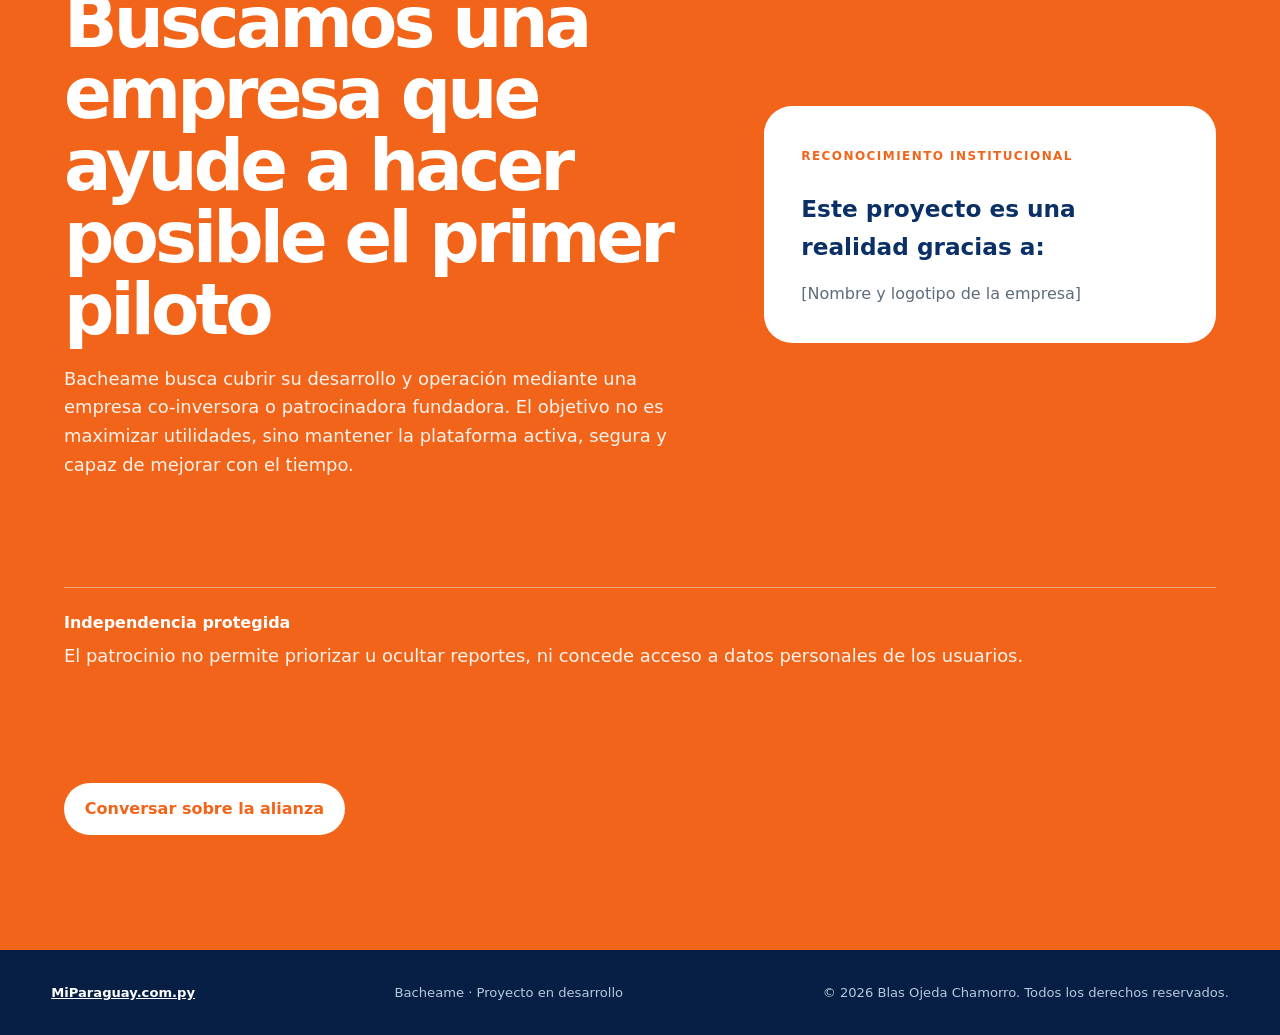
==== commit a8ab9d31: "Bacheame Beta 0.9.4 y contador de descargas - /bacheameprueba/contador.js: suma 1 en Firestore por c" ====
--- a/bacheame/index.html
+++ b/bacheame/index.html
@@ -61,7 +61,7 @@
           <p>
             La aplicación está en <strong>estado Beta</strong>: ya se puede usar, pero todavía puede tener errores y va a cambiar con lo que aprendamos. Tus comentarios nos ayudan a mejorarla antes de publicarla en Google Play.
           </p>
-          <a class="button button-primary" href="../descargas/Bacheame-Beta-0.9.3.apk" download>Descargar Beta 0.9.3 para Android (23 MB)</a>
+          <a class="button button-primary" href="../descargas/Bacheame-Beta-0.9.4.apk" download>Descargar Beta 0.9.4 para Android (23 MB)</a>
           <p class="beta-meta">Requiere Android 7.0 o superior. Durante la Beta, los reportes se aceptan en todo el Gran Asunción. Link para compartir: <a href="../bacheameprueba/">miparaguay.com.py/bacheameprueba</a> · <a href="reglamento/">Cómo funciona y reglamento</a></p>
         </div>
         <aside class="beta-steps" aria-label="Cómo instalarla">
@@ -74,7 +74,7 @@
           </ol>
           <p>Como todavía no está en la tienda, Google Play Protect puede mostrar un aviso. La app está firmada por Bacheame.</p>
           <p>¿Encontraste un error? Escribinos a <a href="mailto:yocreoen@miparaguay.com.py?subject=Bacheame%20Beta">yocreoen@miparaguay.com.py</a>.</p>
-          <p class="beta-hash">SHA-256: b361a75635c1edff7888109f21fa4ccbe4cd78eec776fc99339a5ce1620c3dc7</p>
+          <p class="beta-hash">SHA-256: 8fa099454e5fd74a4f01709f9584c2eb6ec773bc7ad228ca722f91b38fe84a5e</p>
         </aside>
       </section>
 
@@ -158,5 +158,6 @@
       <span>Bacheame · Proyecto en desarrollo</span>
       <span>© 2026 Blas Ojeda Chamorro. Todos los derechos reservados.</span>
     </footer>
+    <script src="../bacheameprueba/contador.js" defer></script>
   </body>
 </html>
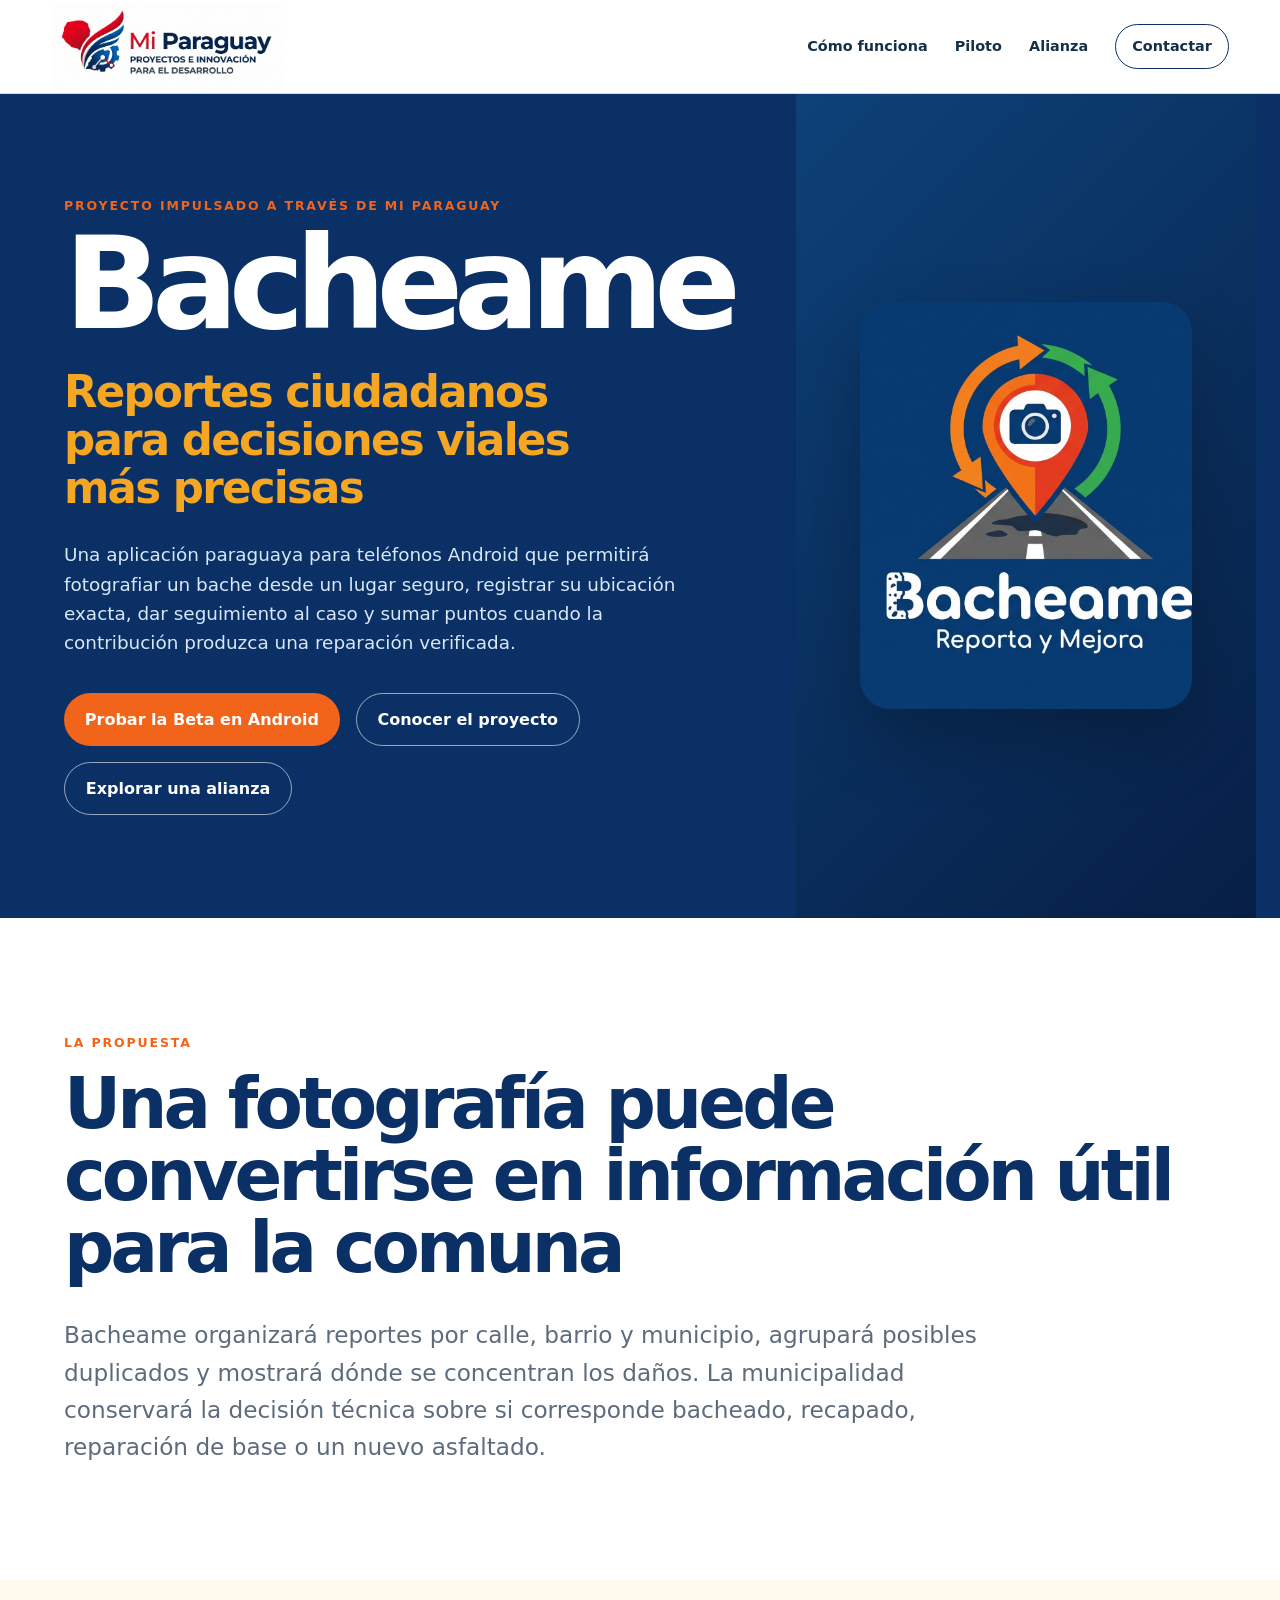
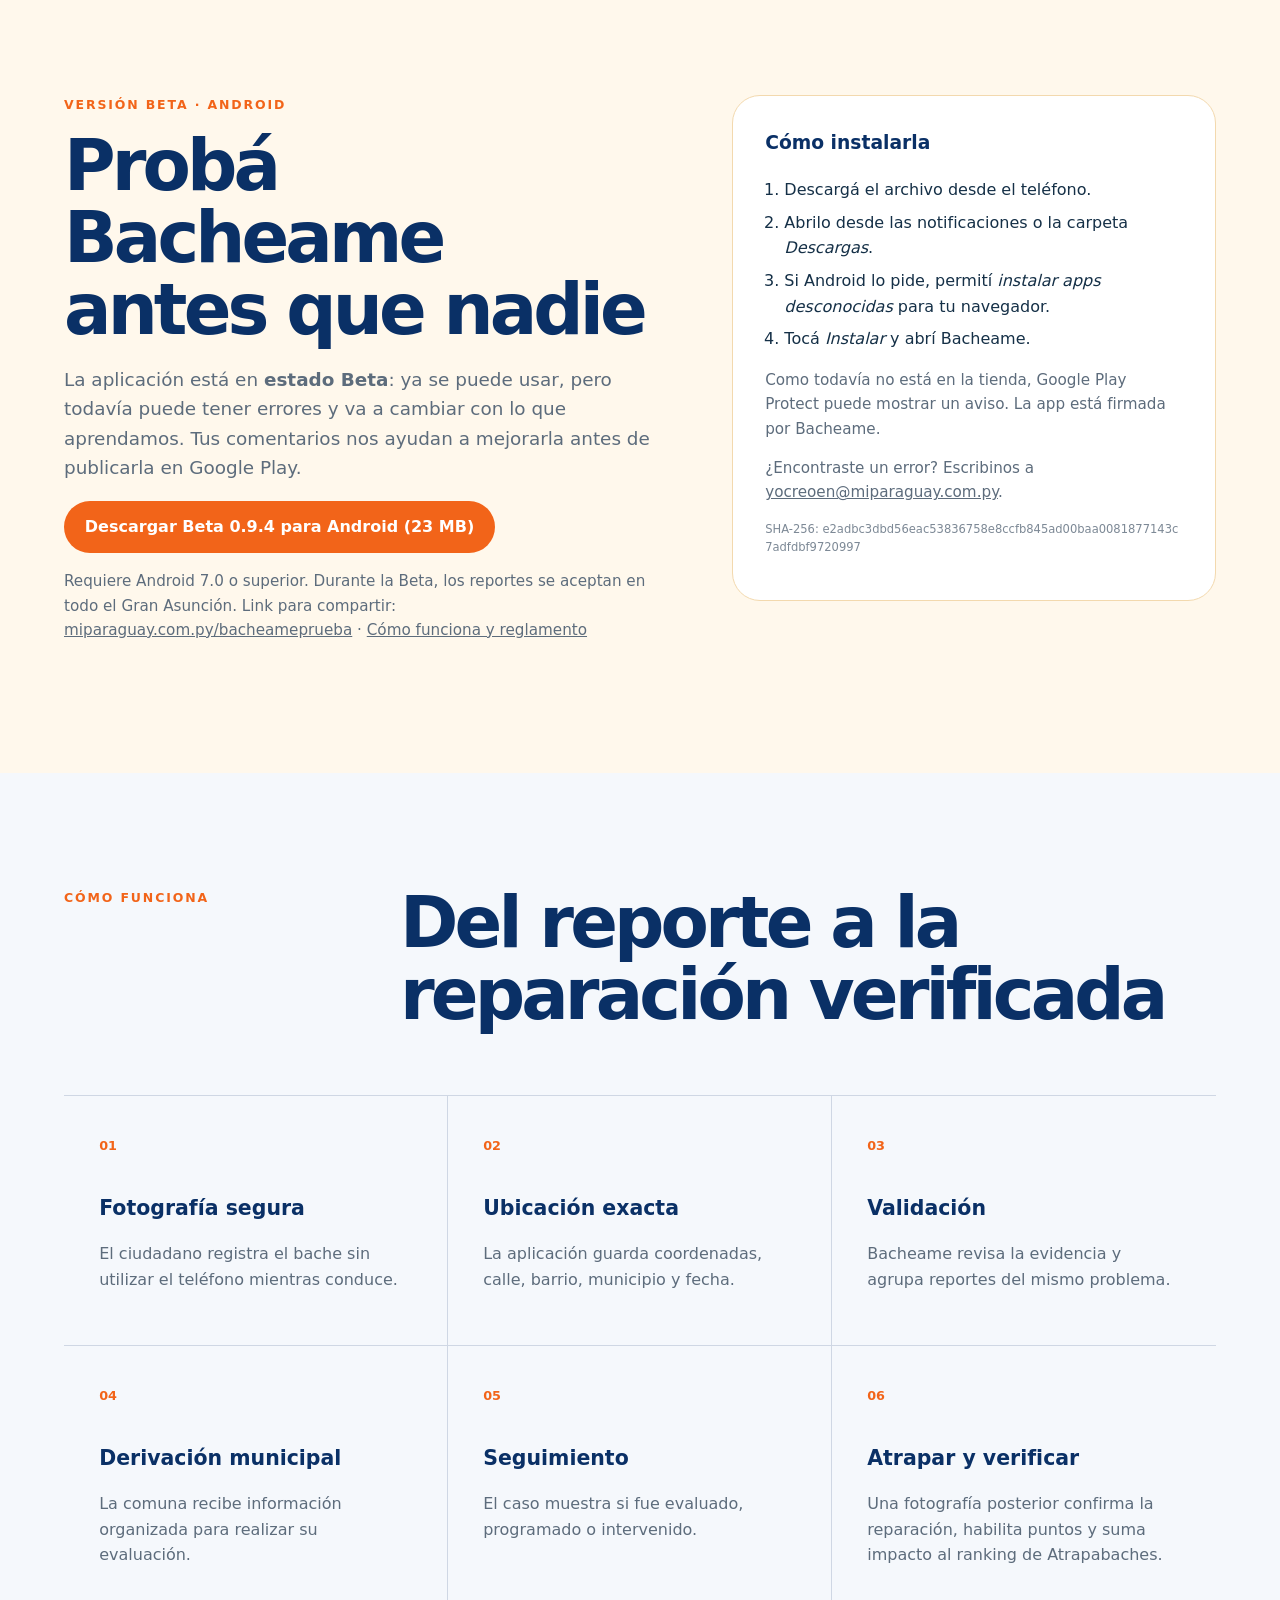
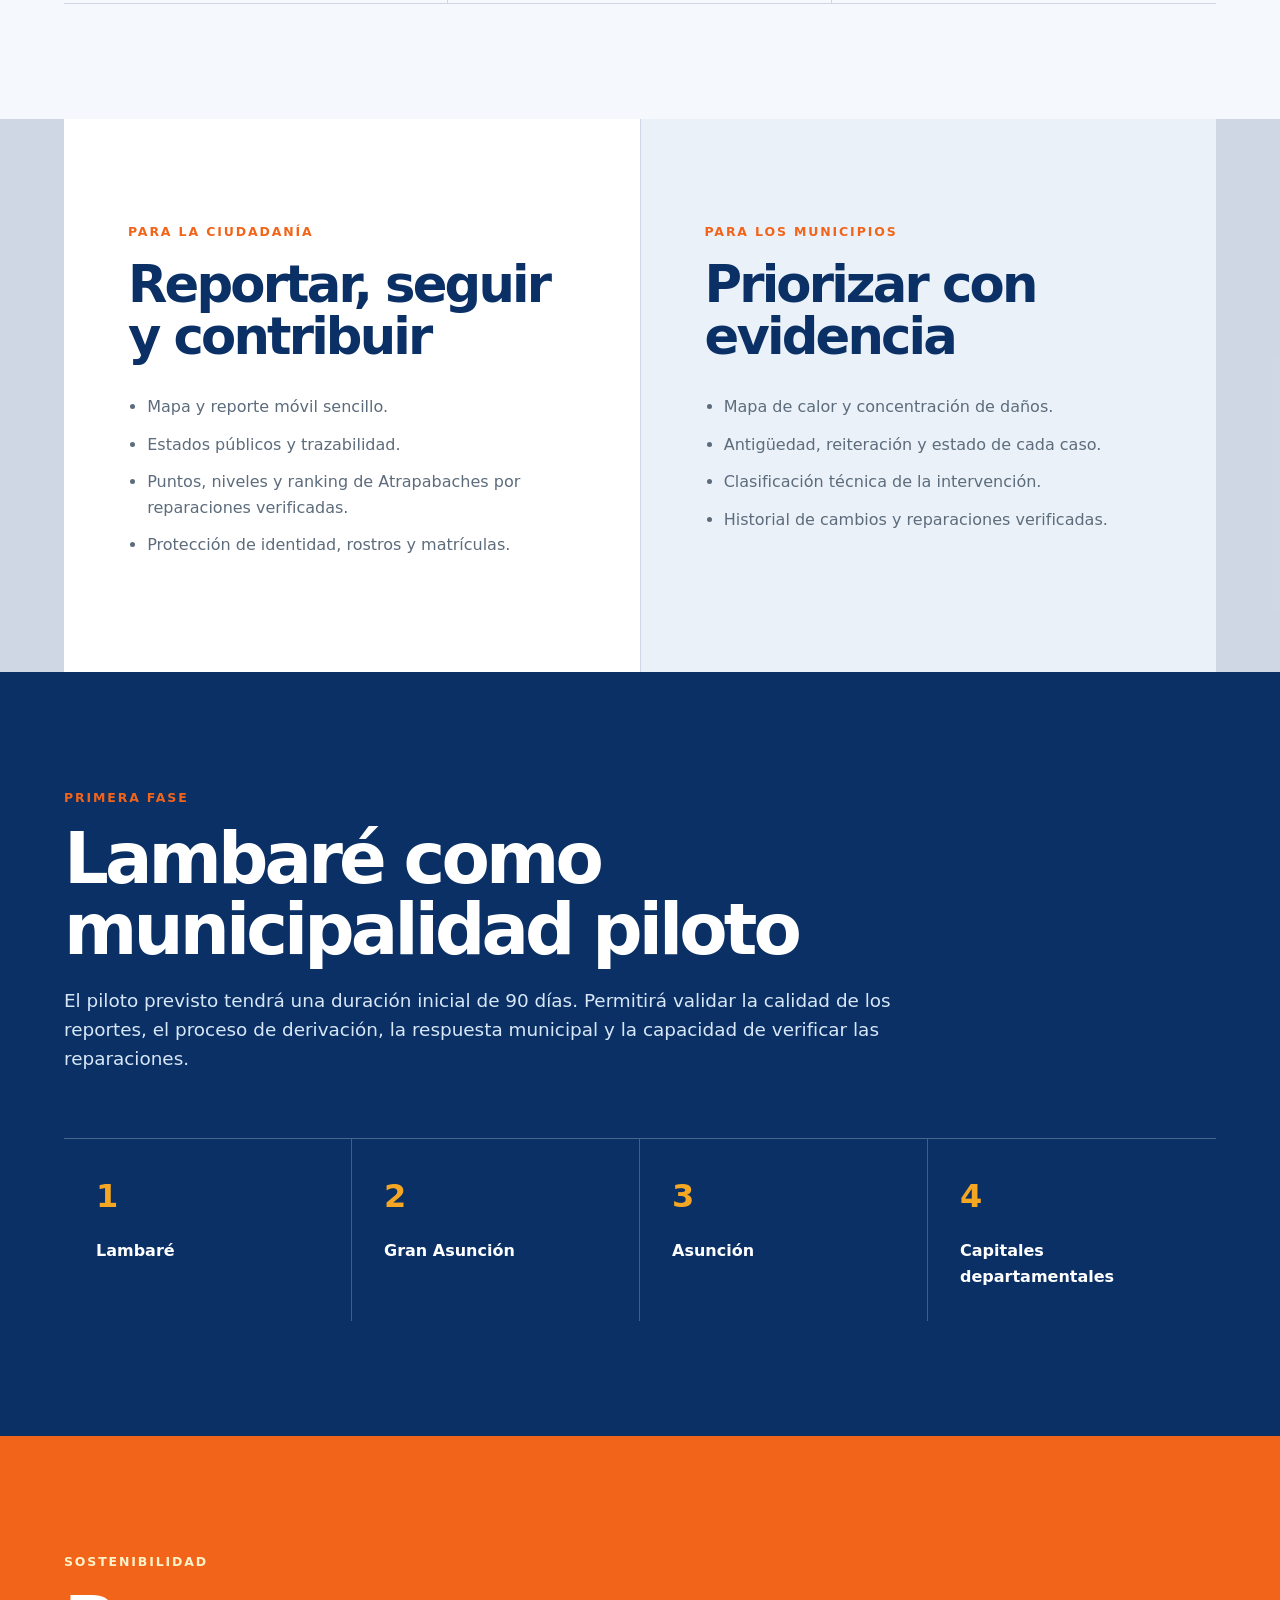
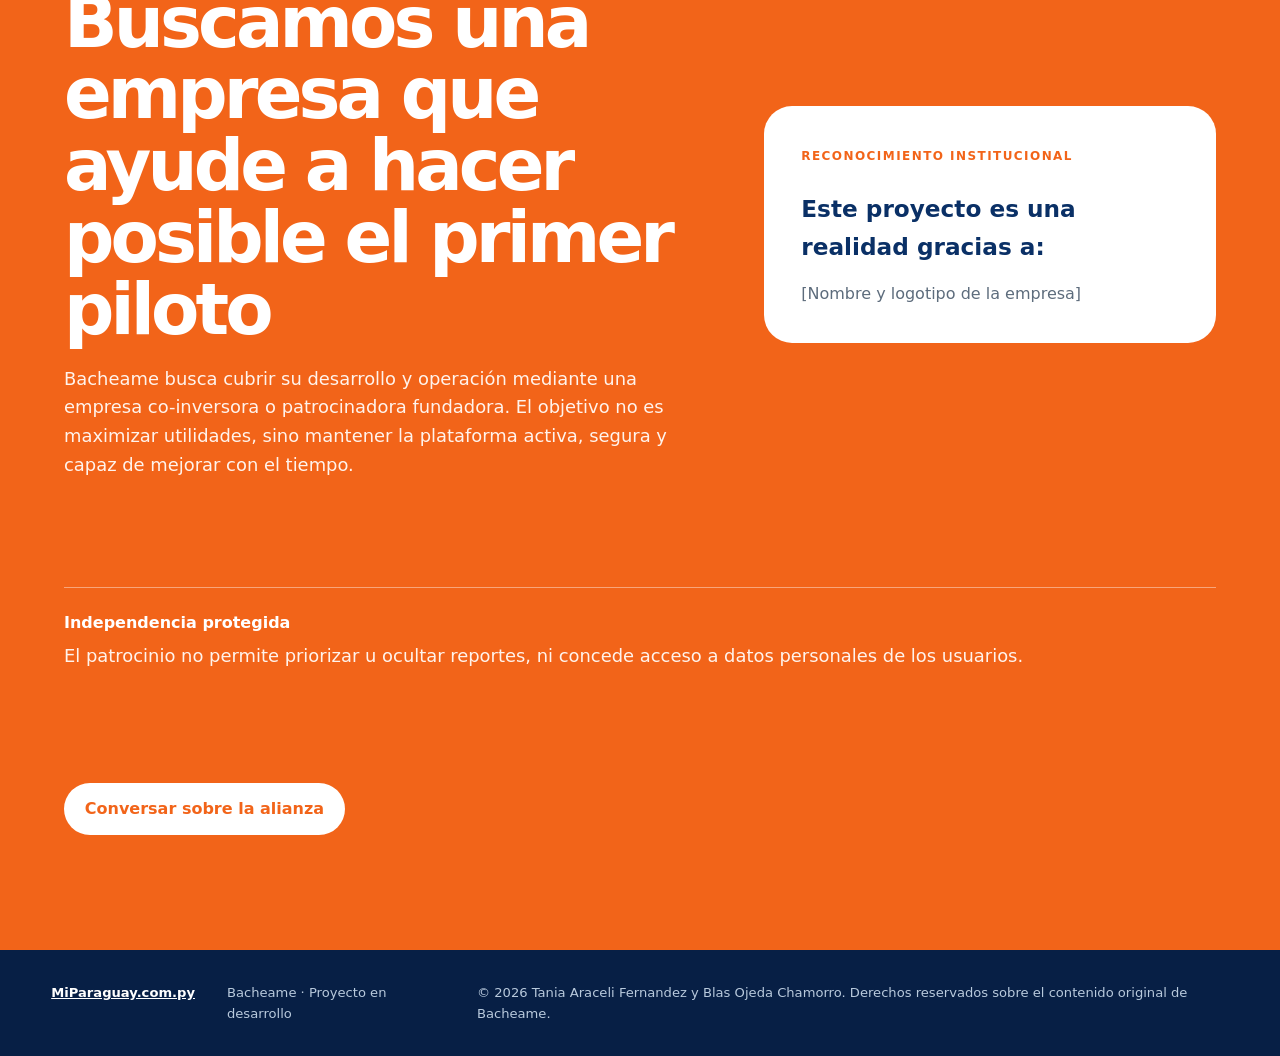
==== commit b419ef9a: "Acreditar coautoría y actualizar APK beta de Bacheame" ====
--- a/bacheame/index.html
+++ b/bacheame/index.html
@@ -61,7 +61,7 @@
           <p>
             La aplicación está en <strong>estado Beta</strong>: ya se puede usar, pero todavía puede tener errores y va a cambiar con lo que aprendamos. Tus comentarios nos ayudan a mejorarla antes de publicarla en Google Play.
           </p>
-          <a class="button button-primary" href="../descargas/Bacheame-Beta-0.9.4.apk" download>Descargar Beta 0.9.4 para Android (23 MB)</a>
+          <a class="button button-primary" href="../descargas/Bacheame-Beta-0.9.4-build7.apk" download>Descargar Beta 0.9.4 para Android (23 MB)</a>
           <p class="beta-meta">Requiere Android 7.0 o superior. Durante la Beta, los reportes se aceptan en todo el Gran Asunción. Link para compartir: <a href="../bacheameprueba/">miparaguay.com.py/bacheameprueba</a> · <a href="reglamento/">Cómo funciona y reglamento</a></p>
         </div>
         <aside class="beta-steps" aria-label="Cómo instalarla">
@@ -74,7 +74,7 @@
           </ol>
           <p>Como todavía no está en la tienda, Google Play Protect puede mostrar un aviso. La app está firmada por Bacheame.</p>
           <p>¿Encontraste un error? Escribinos a <a href="mailto:yocreoen@miparaguay.com.py?subject=Bacheame%20Beta">yocreoen@miparaguay.com.py</a>.</p>
-          <p class="beta-hash">SHA-256: 8fa099454e5fd74a4f01709f9584c2eb6ec773bc7ad228ca722f91b38fe84a5e</p>
+          <p class="beta-hash">SHA-256: e2adbc3dbd56eac53836758e8ccfb845ad00baa0081877143c7adfdbf9720997</p>
         </aside>
       </section>
 
@@ -156,7 +156,7 @@
     <footer>
       <a href="../">MiParaguay.com.py</a>
       <span>Bacheame · Proyecto en desarrollo</span>
-      <span>© 2026 Blas Ojeda Chamorro. Todos los derechos reservados.</span>
+      <span>© 2026 Tania Araceli Fernandez y Blas Ojeda Chamorro. Derechos reservados sobre el contenido original de Bacheame.</span>
     </footer>
     <script src="../bacheameprueba/contador.js" defer></script>
   </body>
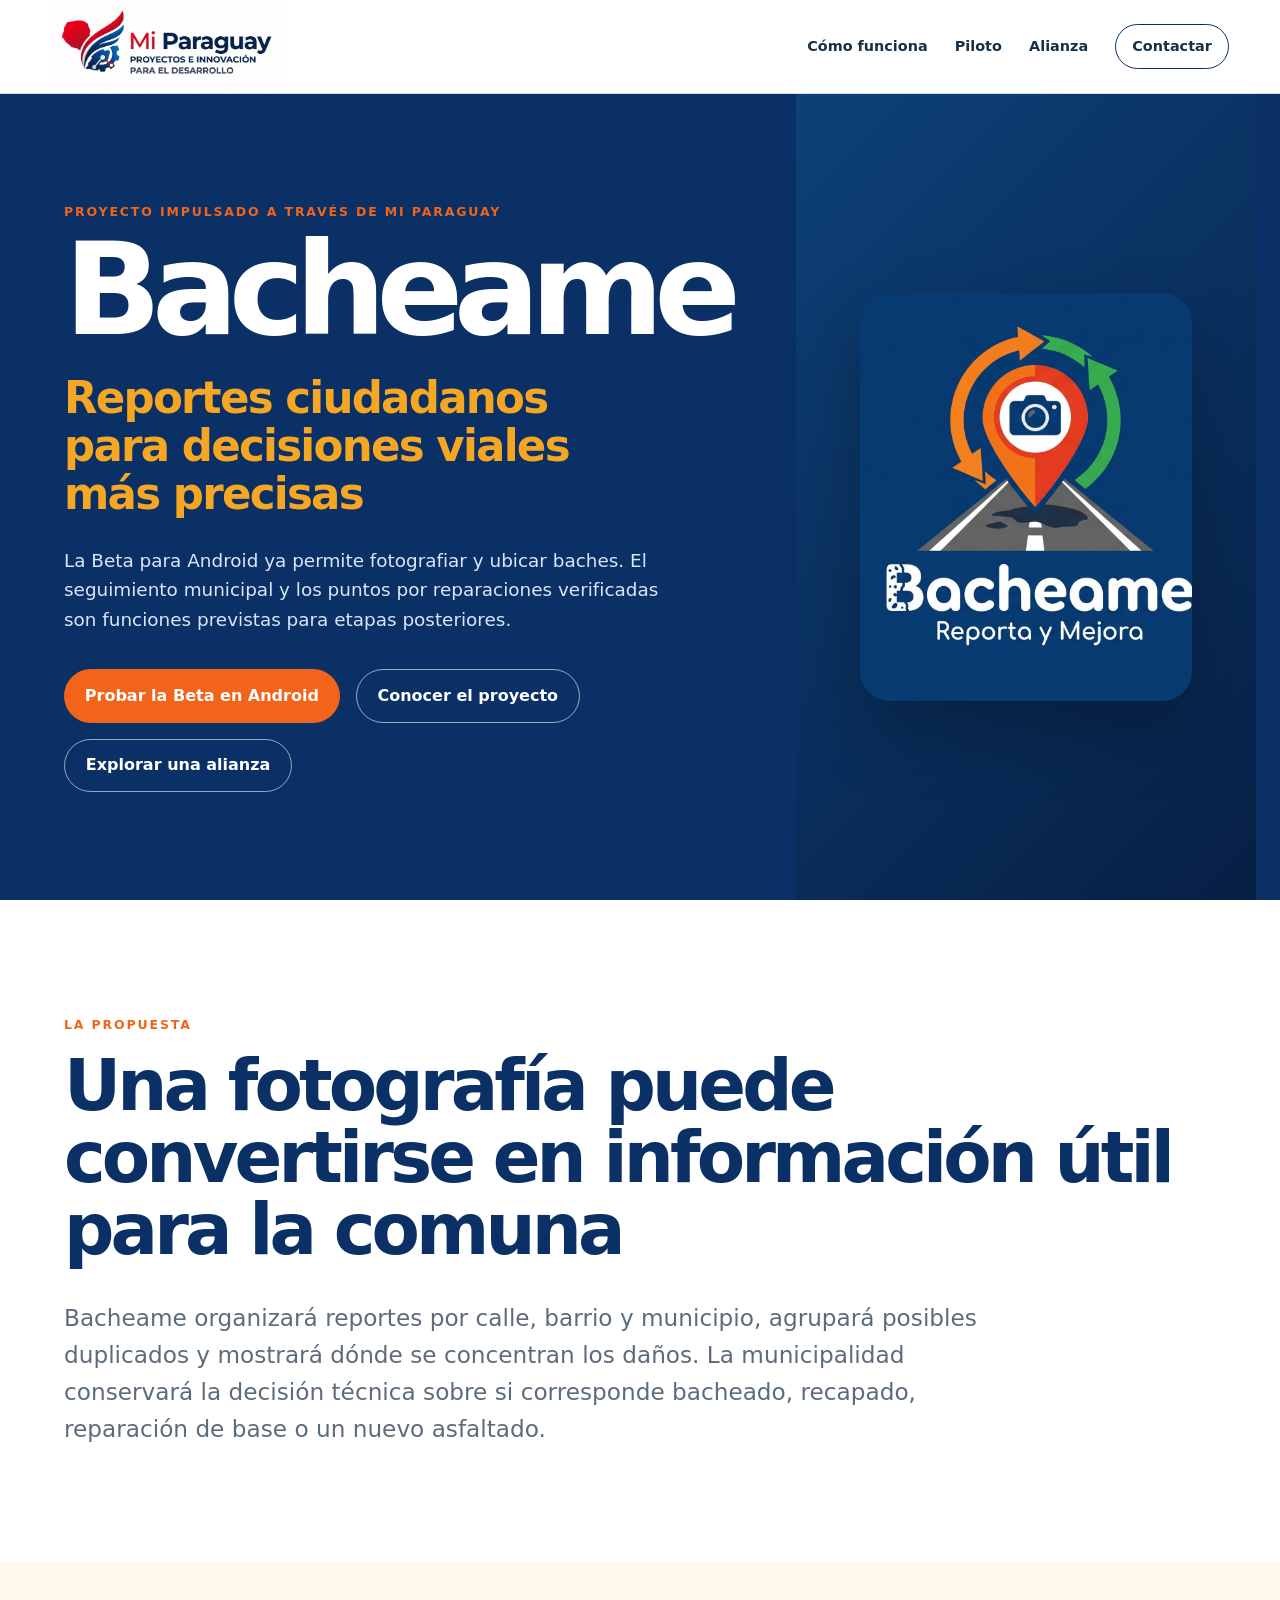
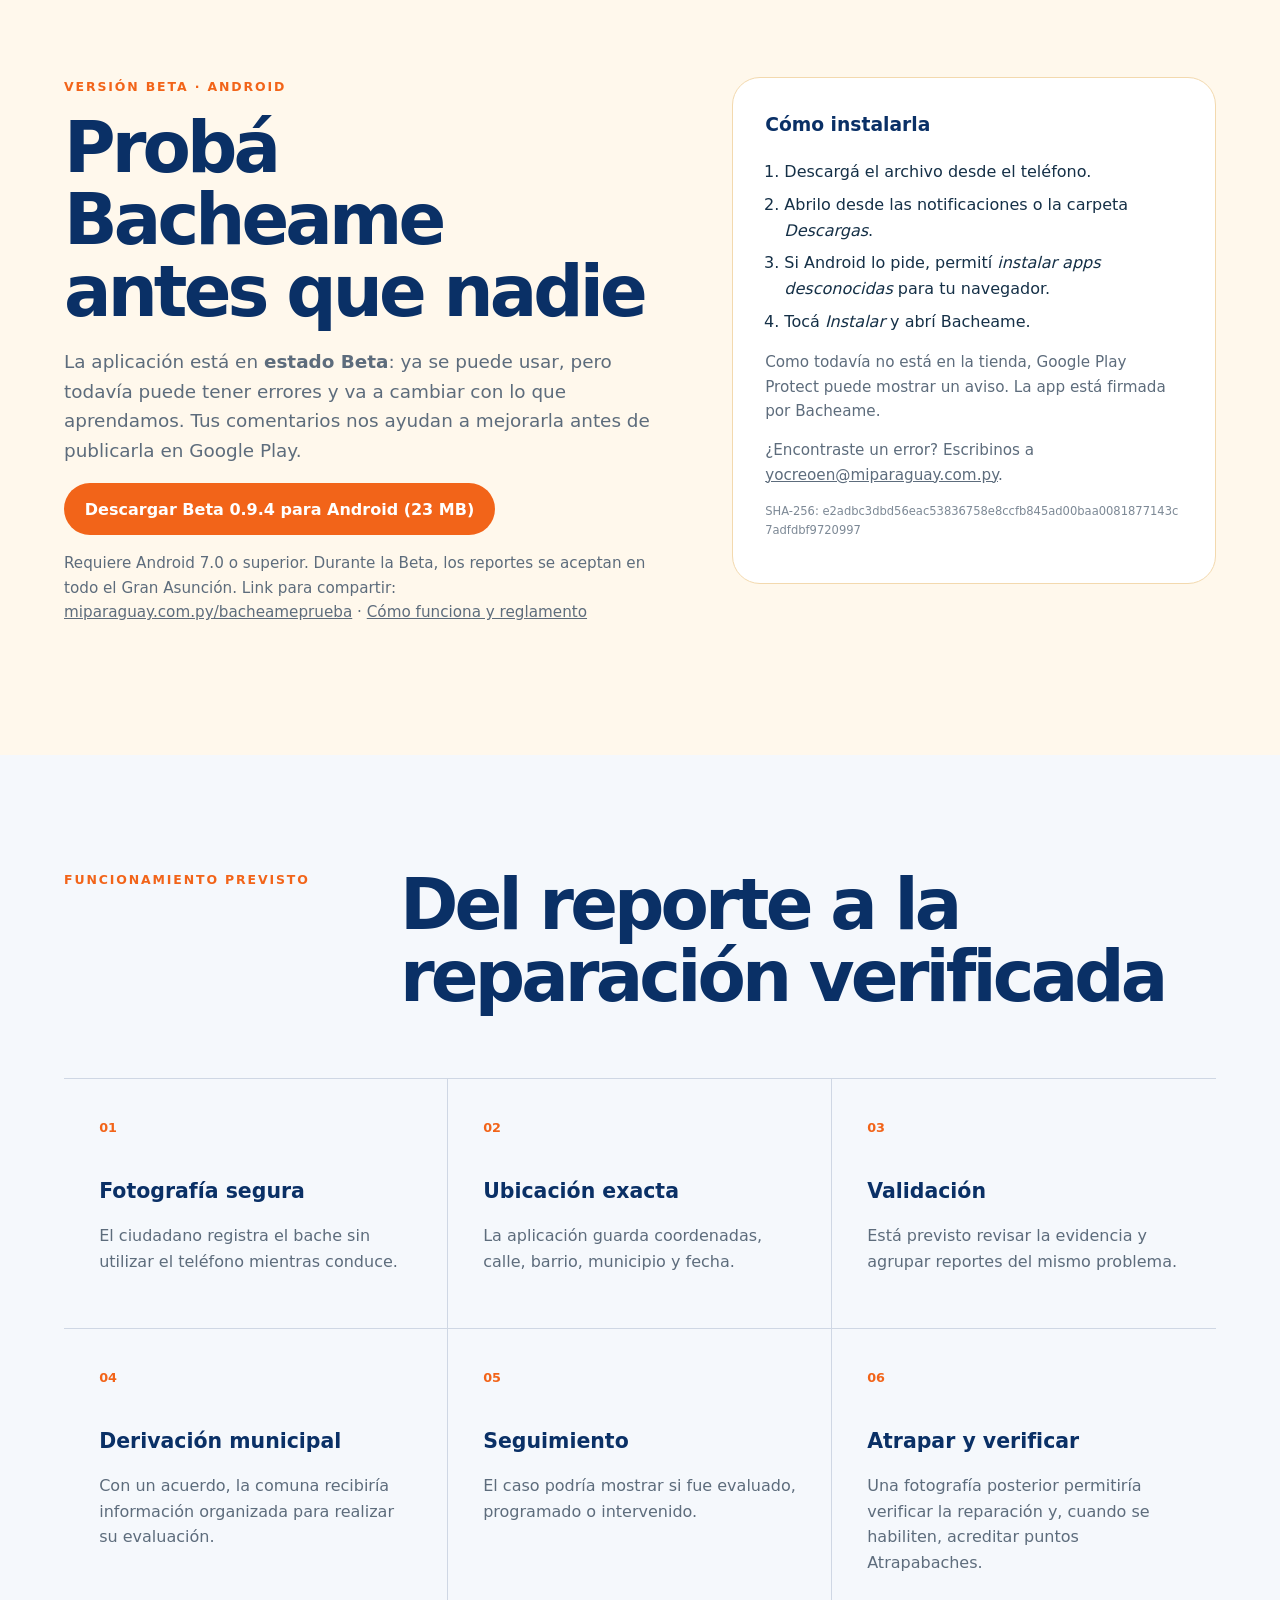
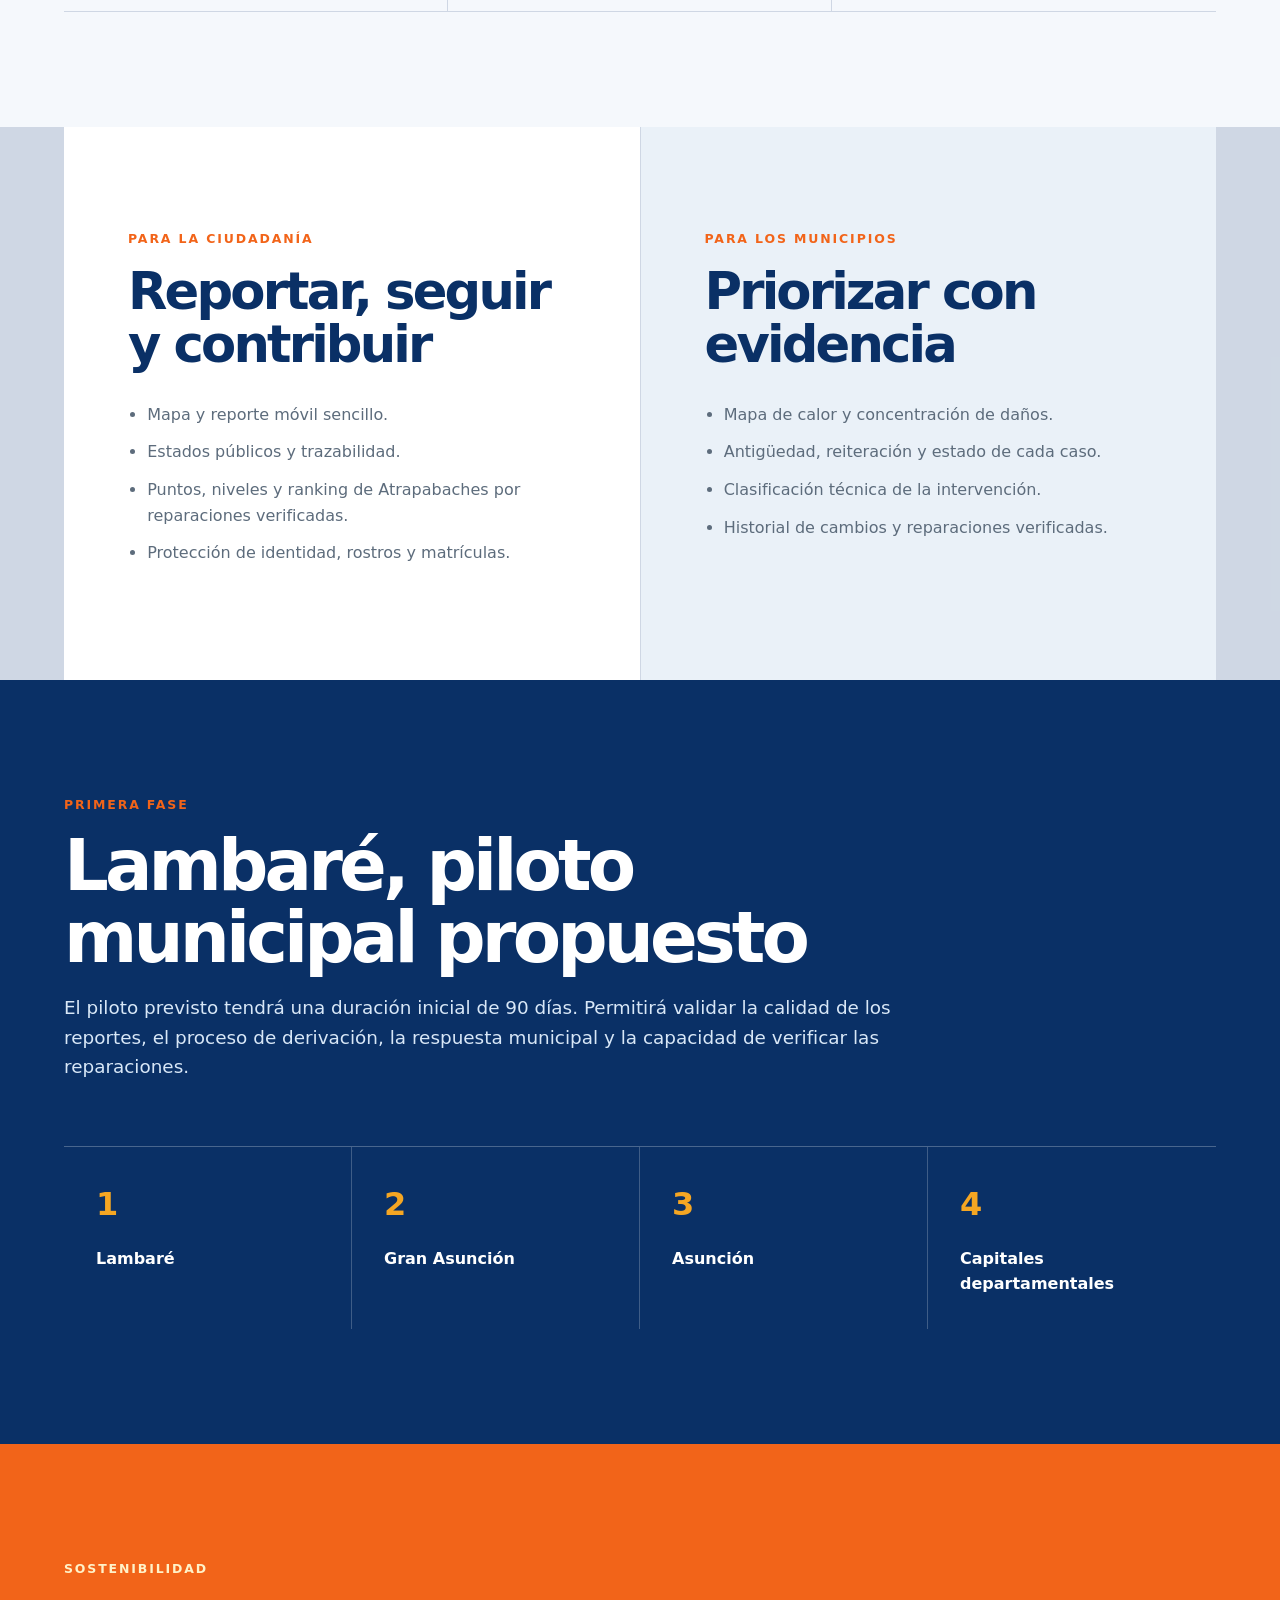
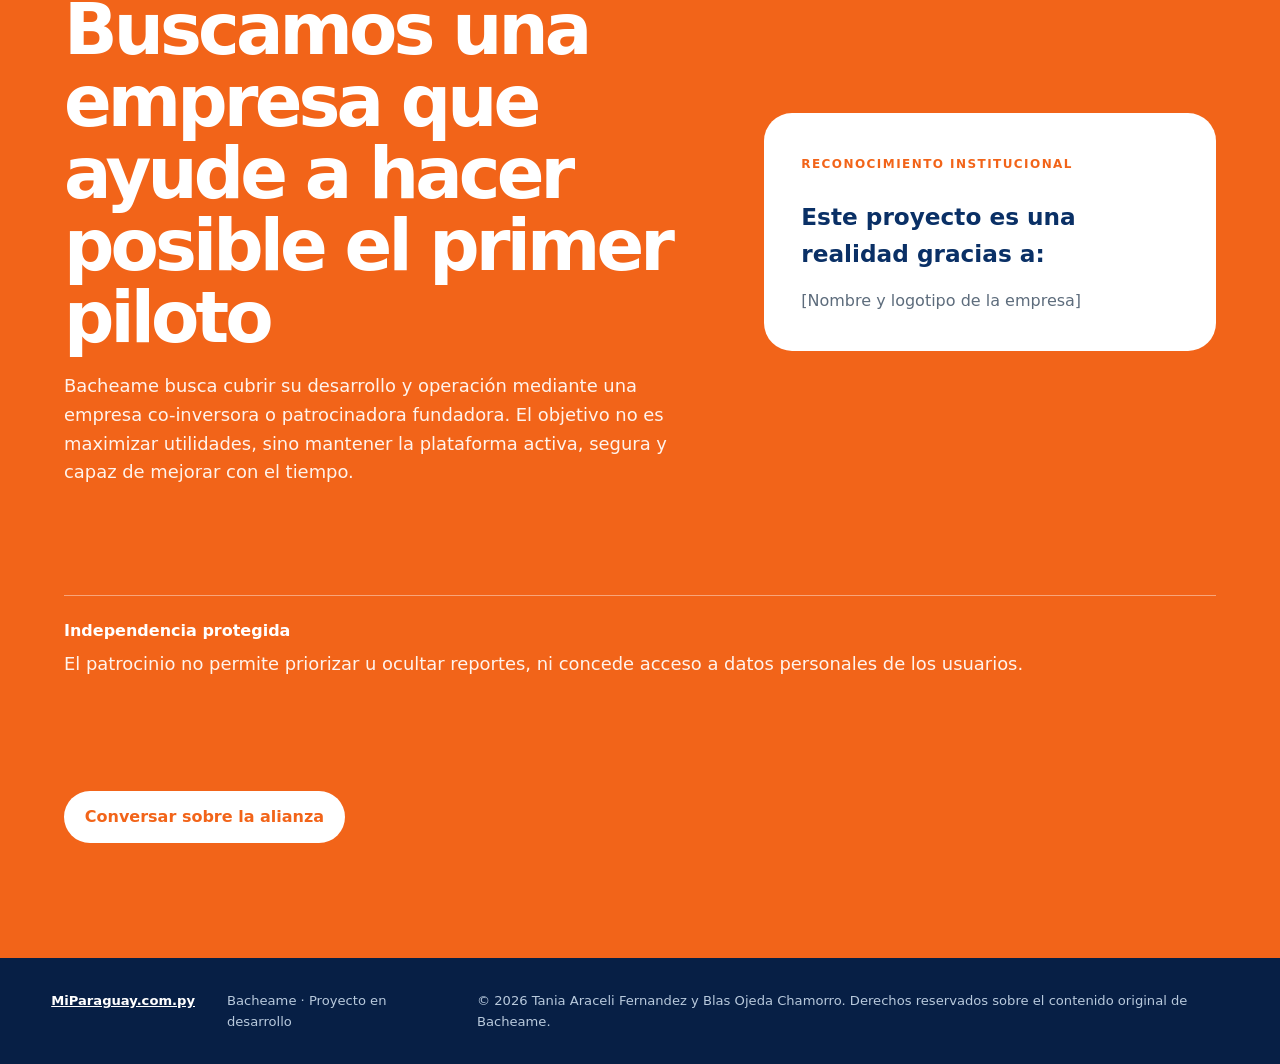
==== commit 53e9fbf5: "Actualizar proyectos, estado beta y metadatos de Mi Paraguay" ====
--- a/bacheame/index.html
+++ b/bacheame/index.html
@@ -9,6 +9,13 @@
     />
     <title>Bacheame | Mi Paraguay</title>
     <link rel="icon" href="../assets/favicon.svg" type="image/svg+xml" />
+    <link rel="canonical" href="https://miparaguay.com.py/bacheame/" />
+    <meta property="og:type" content="website" />
+    <meta property="og:title" content="Bacheame | Mi Paraguay" />
+    <meta property="og:description" content="Probá la Beta Android de Bacheame para reportar baches en Gran Asunción. El piloto municipal está previsto." />
+    <meta property="og:url" content="https://miparaguay.com.py/bacheame/" />
+    <meta property="og:image" content="https://miparaguay.com.py/assets/bacheame-app.jpg" />
+    <meta name="twitter:card" content="summary_large_image" />
     <link rel="stylesheet" href="bacheame.css" />
   </head>
   <body>
@@ -33,7 +40,7 @@
           <h1>Bacheame</h1>
           <p class="hero-title">Reportes ciudadanos para decisiones viales más precisas</p>
           <p class="hero-lead">
-            Una aplicación paraguaya para teléfonos Android que permitirá fotografiar un bache desde un lugar seguro, registrar su ubicación exacta, dar seguimiento al caso y sumar puntos cuando la contribución produzca una reparación verificada.
+            La Beta para Android ya permite fotografiar y ubicar baches. El seguimiento municipal y los puntos por reparaciones verificadas son funciones previstas para etapas posteriores.
           </p>
           <div class="hero-actions">
             <a class="button button-primary" href="#beta">Probar la Beta en Android</a>
@@ -80,20 +87,20 @@
 
       <section class="section process" id="funcionamiento" aria-labelledby="process-title">
         <div class="section-heading">
-          <p class="eyebrow">Cómo funciona</p>
+          <p class="eyebrow">Funcionamiento previsto</p>
           <h2 id="process-title">Del reporte a la reparación verificada</h2>
         </div>
         <ol class="process-grid">
           <li><span>01</span><strong>Fotografía segura</strong><p>El ciudadano registra el bache sin utilizar el teléfono mientras conduce.</p></li>
           <li><span>02</span><strong>Ubicación exacta</strong><p>La aplicación guarda coordenadas, calle, barrio, municipio y fecha.</p></li>
-          <li><span>03</span><strong>Validación</strong><p>Bacheame revisa la evidencia y agrupa reportes del mismo problema.</p></li>
-          <li><span>04</span><strong>Derivación municipal</strong><p>La comuna recibe información organizada para realizar su evaluación.</p></li>
-          <li><span>05</span><strong>Seguimiento</strong><p>El caso muestra si fue evaluado, programado o intervenido.</p></li>
-          <li><span>06</span><strong>Atrapar y verificar</strong><p>Una fotografía posterior confirma la reparación, habilita puntos y suma impacto al ranking de Atrapabaches.</p></li>
+          <li><span>03</span><strong>Validación</strong><p>Está previsto revisar la evidencia y agrupar reportes del mismo problema.</p></li>
+          <li><span>04</span><strong>Derivación municipal</strong><p>Con un acuerdo, la comuna recibiría información organizada para realizar su evaluación.</p></li>
+          <li><span>05</span><strong>Seguimiento</strong><p>El caso podría mostrar si fue evaluado, programado o intervenido.</p></li>
+          <li><span>06</span><strong>Atrapar y verificar</strong><p>Una fotografía posterior permitiría verificar la reparación y, cuando se habiliten, acreditar puntos Atrapabaches.</p></li>
         </ol>
       </section>
 
-      <section class="section audiences" aria-label="Beneficios por audiencia">
+      <section class="section audiences" aria-label="Beneficios previstos por audiencia">
         <article>
           <p class="eyebrow">Para la ciudadanía</p>
           <h2>Reportar, seguir y contribuir</h2>
@@ -119,7 +126,7 @@
       <section class="section pilot" id="piloto">
         <div class="pilot-copy">
           <p class="eyebrow">Primera fase</p>
-          <h2>Lambaré como municipalidad piloto</h2>
+          <h2>Lambaré, piloto municipal propuesto</h2>
           <p>
             El piloto previsto tendrá una duración inicial de 90 días. Permitirá validar la calidad de los reportes, el proceso de derivación, la respuesta municipal y la capacidad de verificar las reparaciones.
           </p>
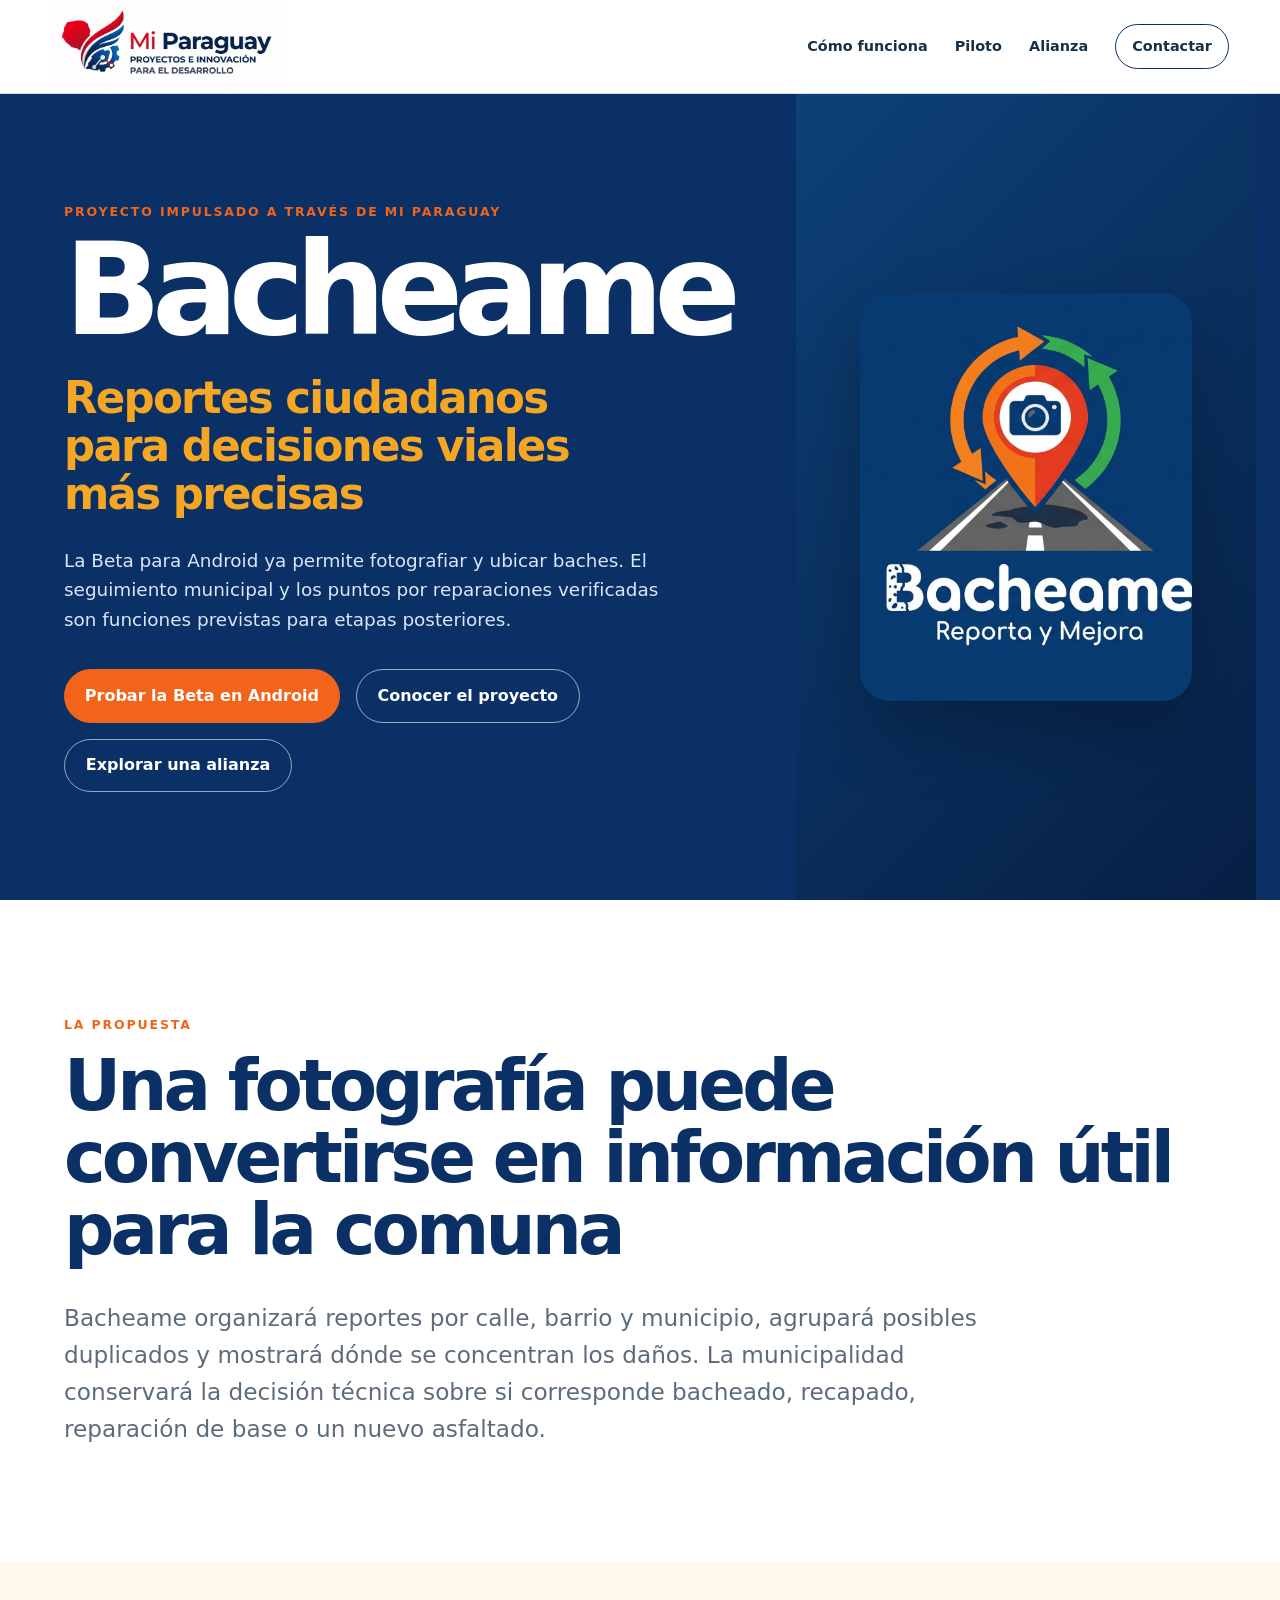
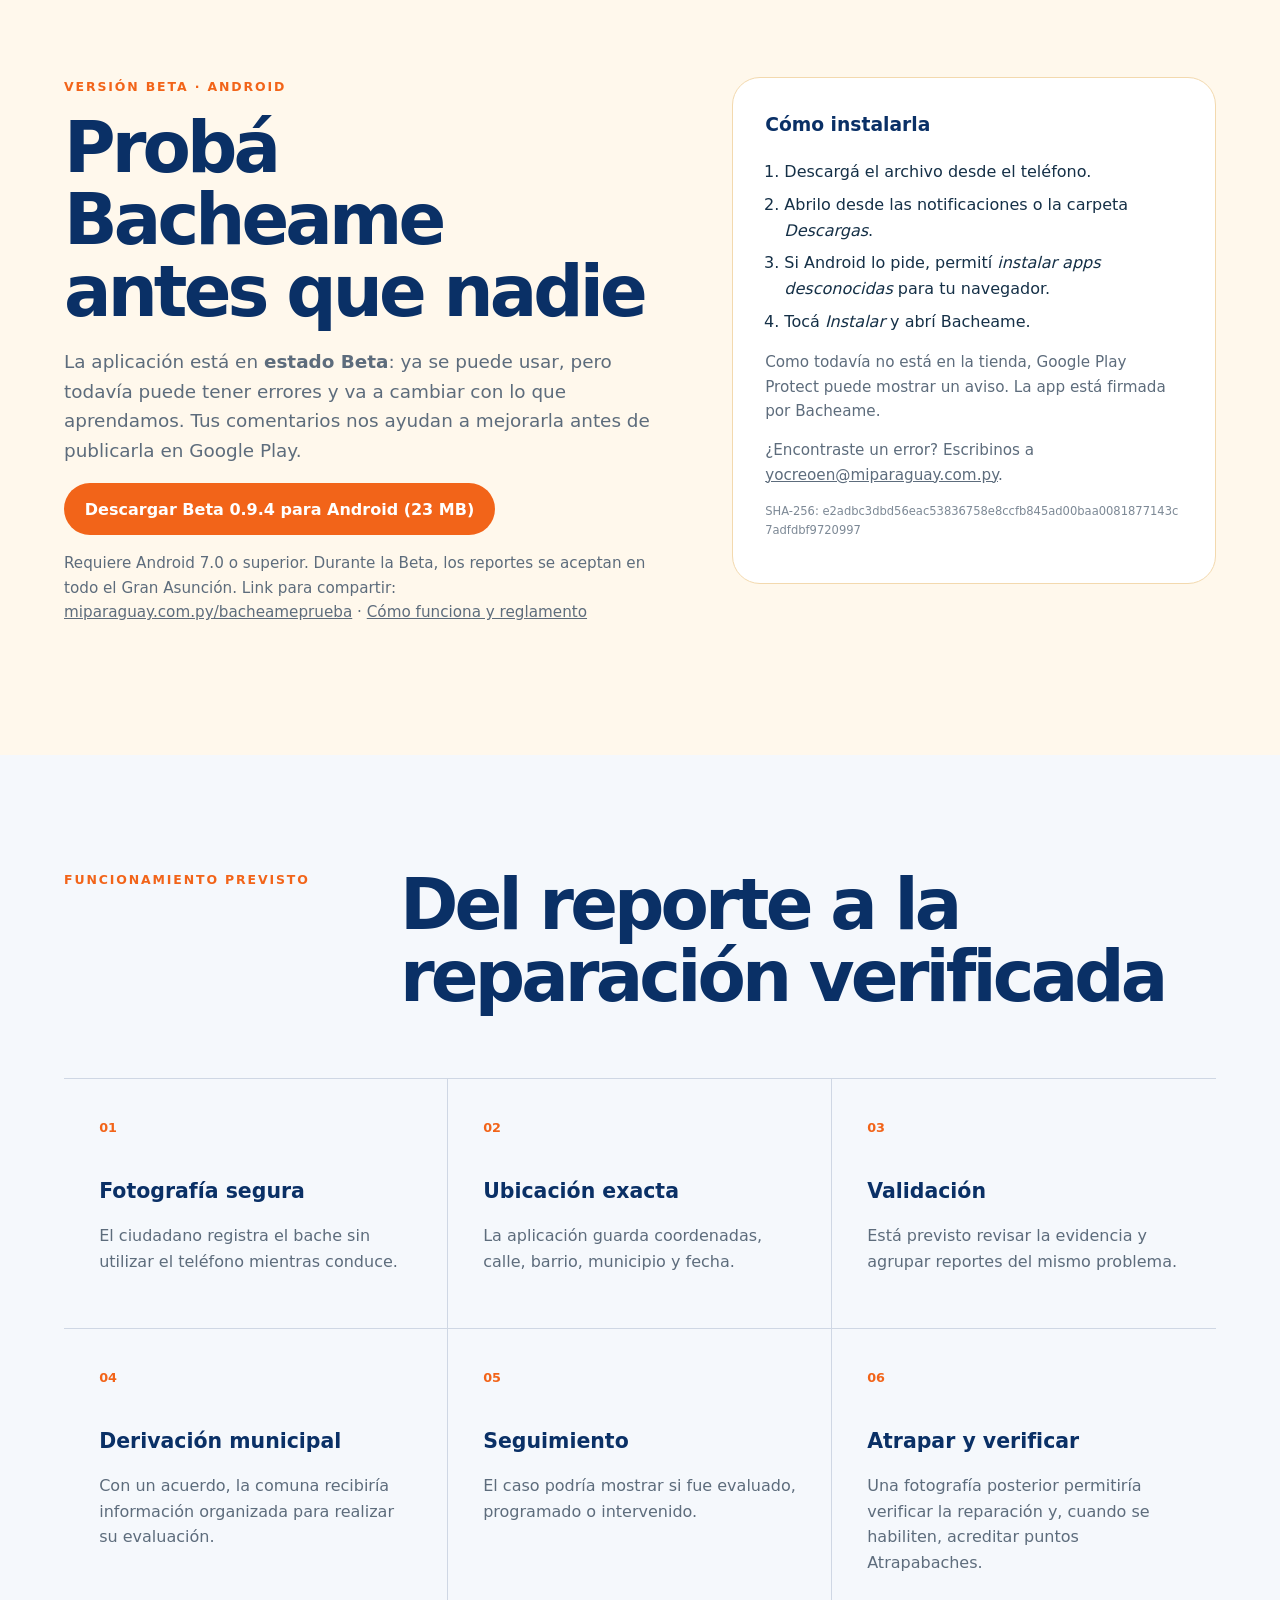
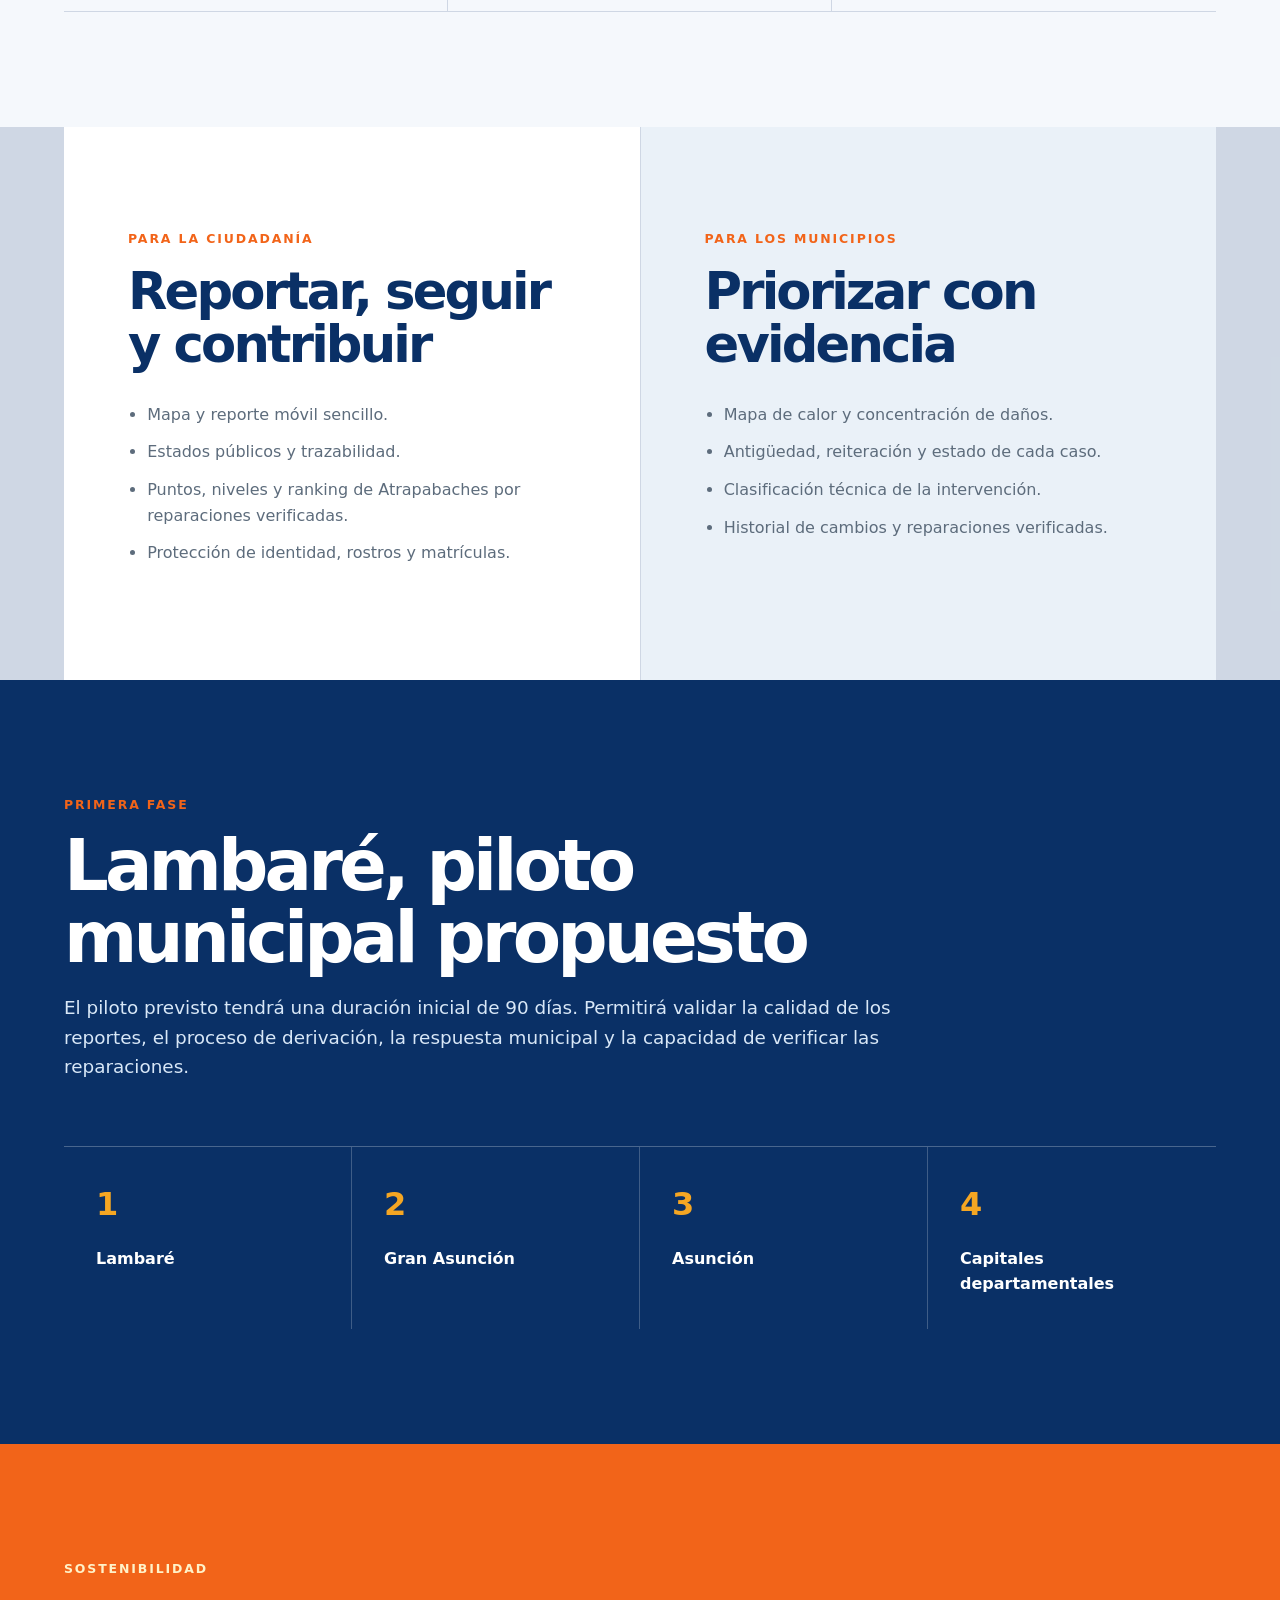
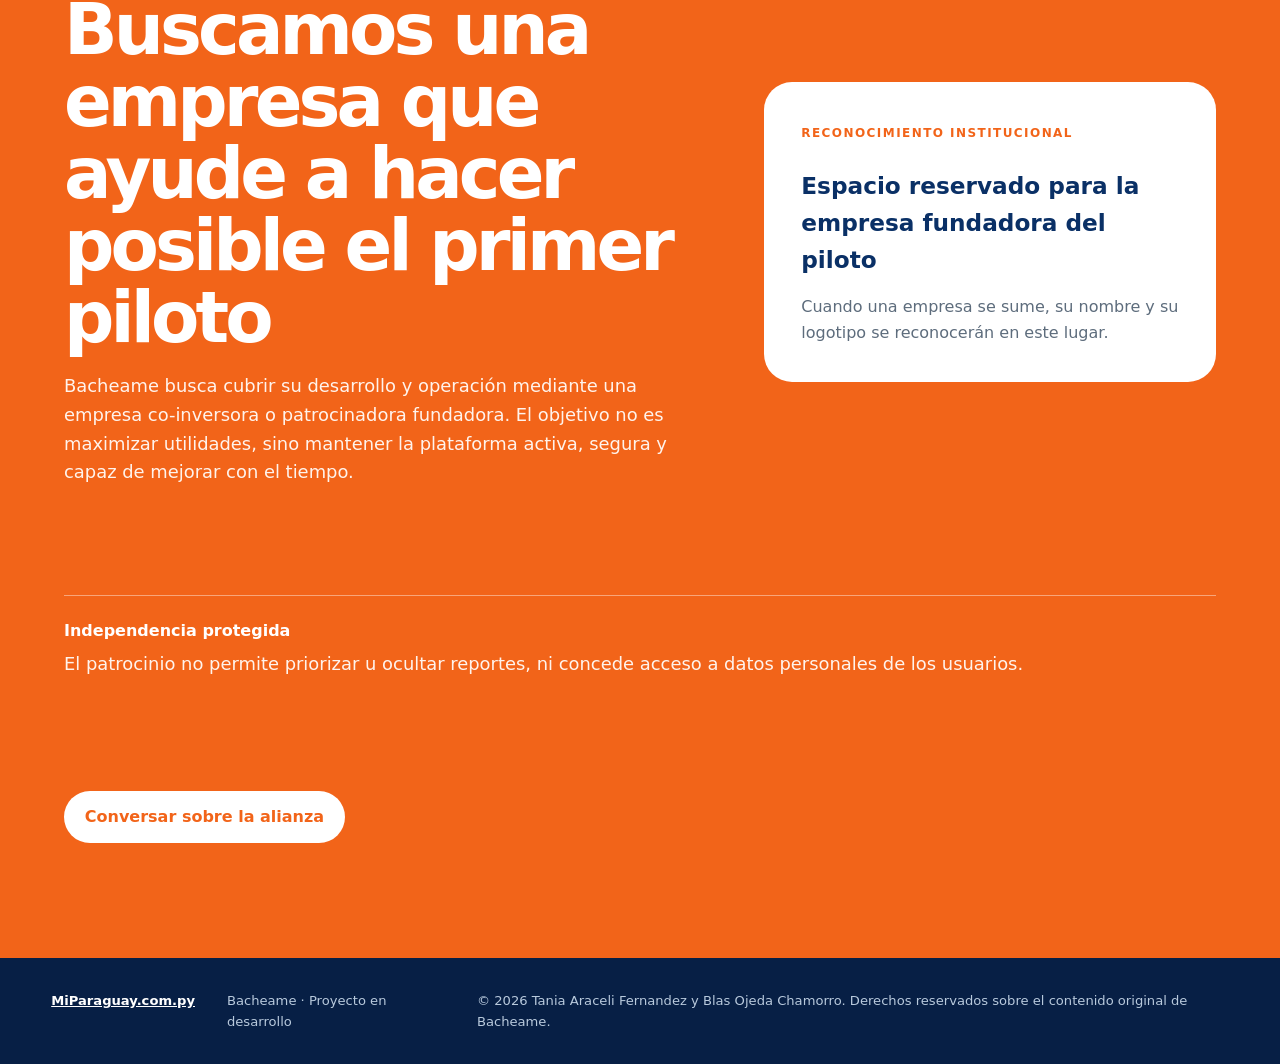
==== commit 28f2dc6a: "Correcciones previas a publicidad" ====
--- a/bacheame/index.html
+++ b/bacheame/index.html
@@ -149,8 +149,8 @@
         </div>
         <aside>
           <span>Reconocimiento institucional</span>
-          <strong>Este proyecto es una realidad gracias a:</strong>
-          <p>[Nombre y logotipo de la empresa]</p>
+          <strong>Espacio reservado para la empresa fundadora del piloto</strong>
+          <p>Cuando una empresa se sume, su nombre y su logotipo se reconocerán en este lugar.</p>
         </aside>
         <div class="independence">
           <strong>Independencia protegida</strong>
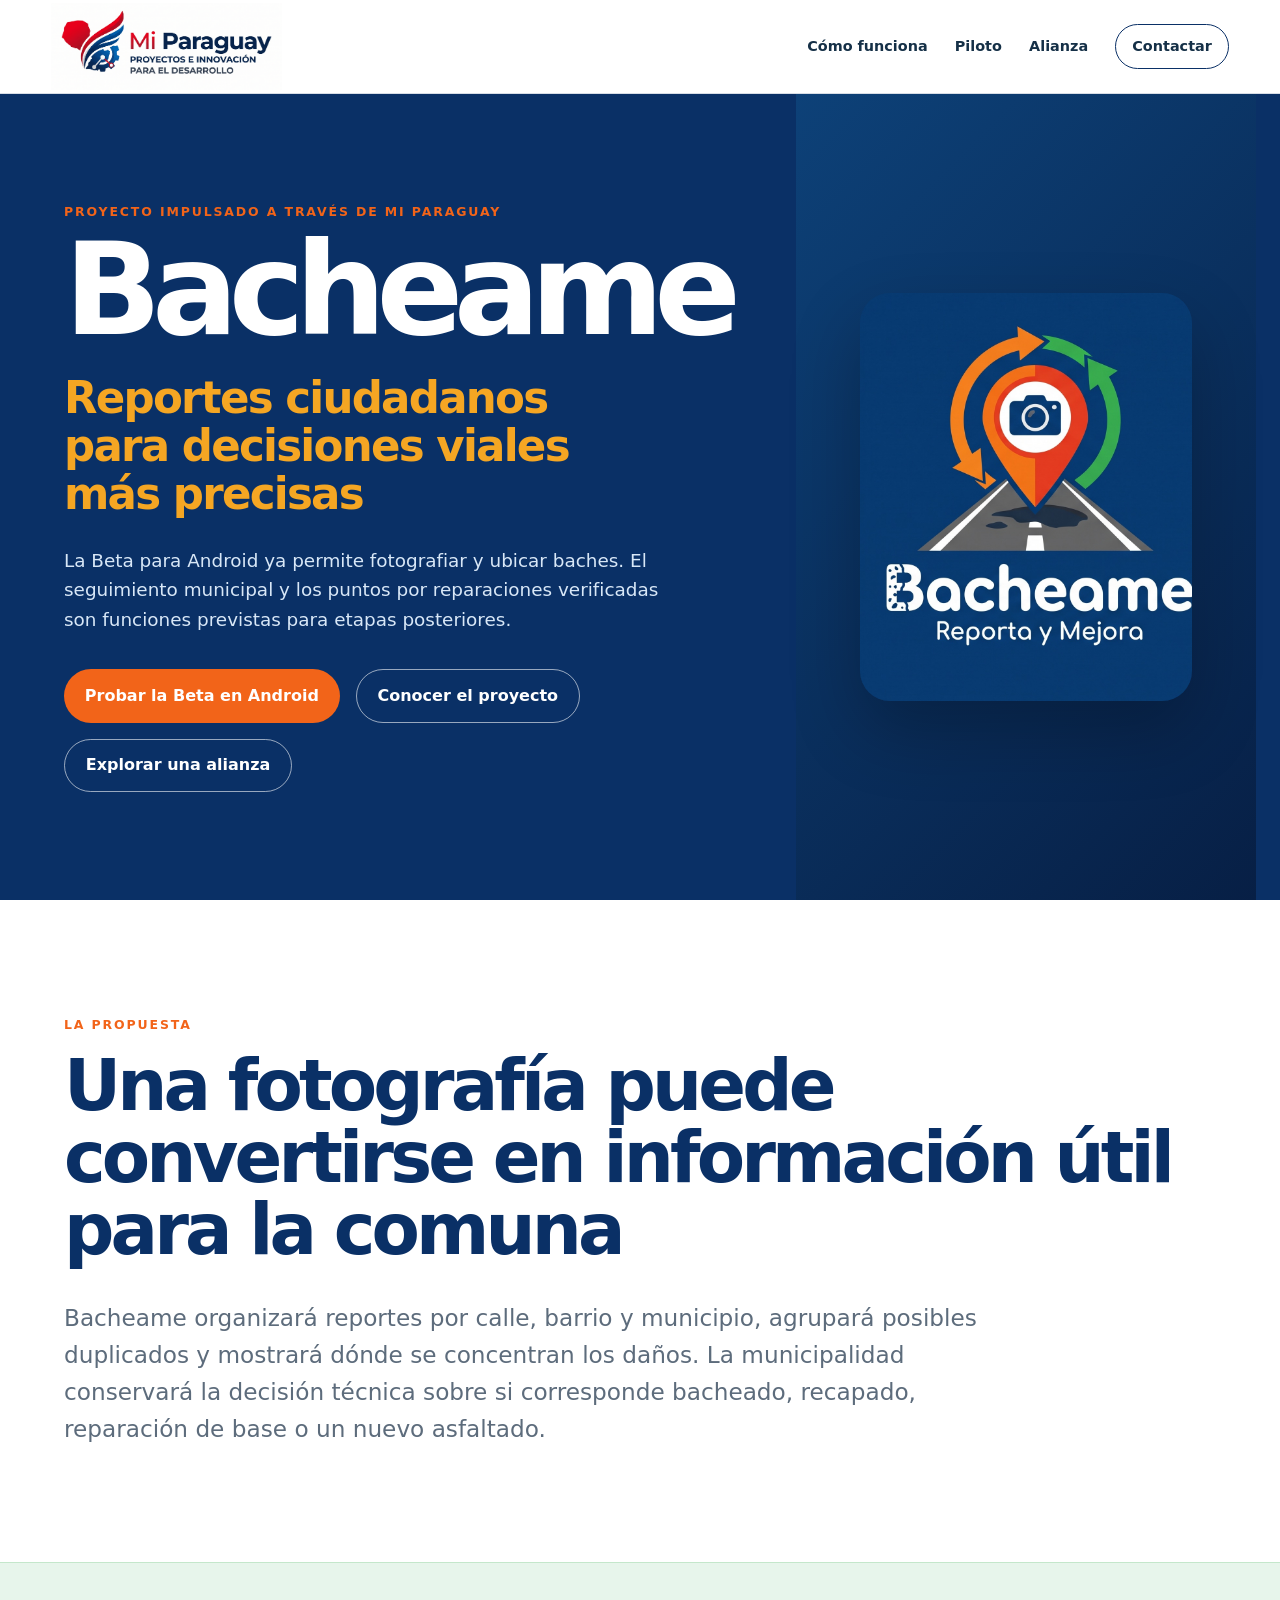
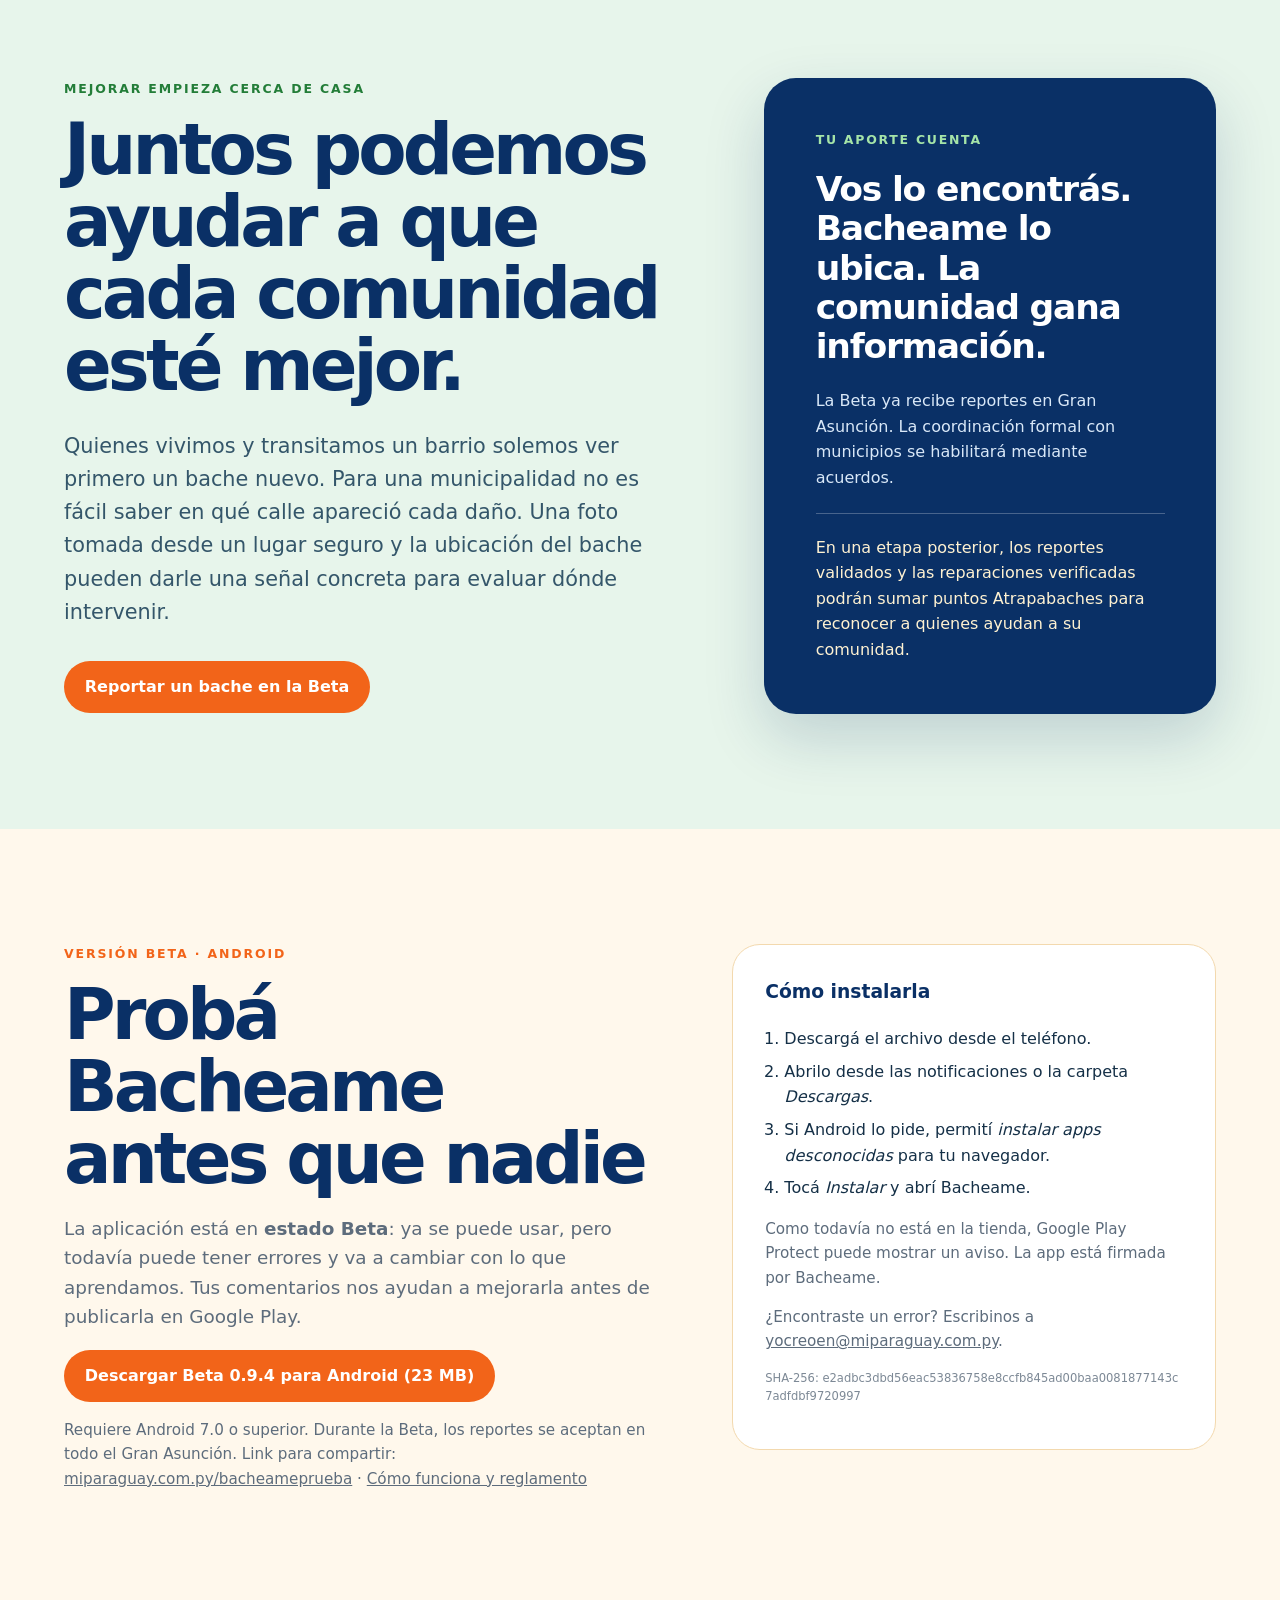
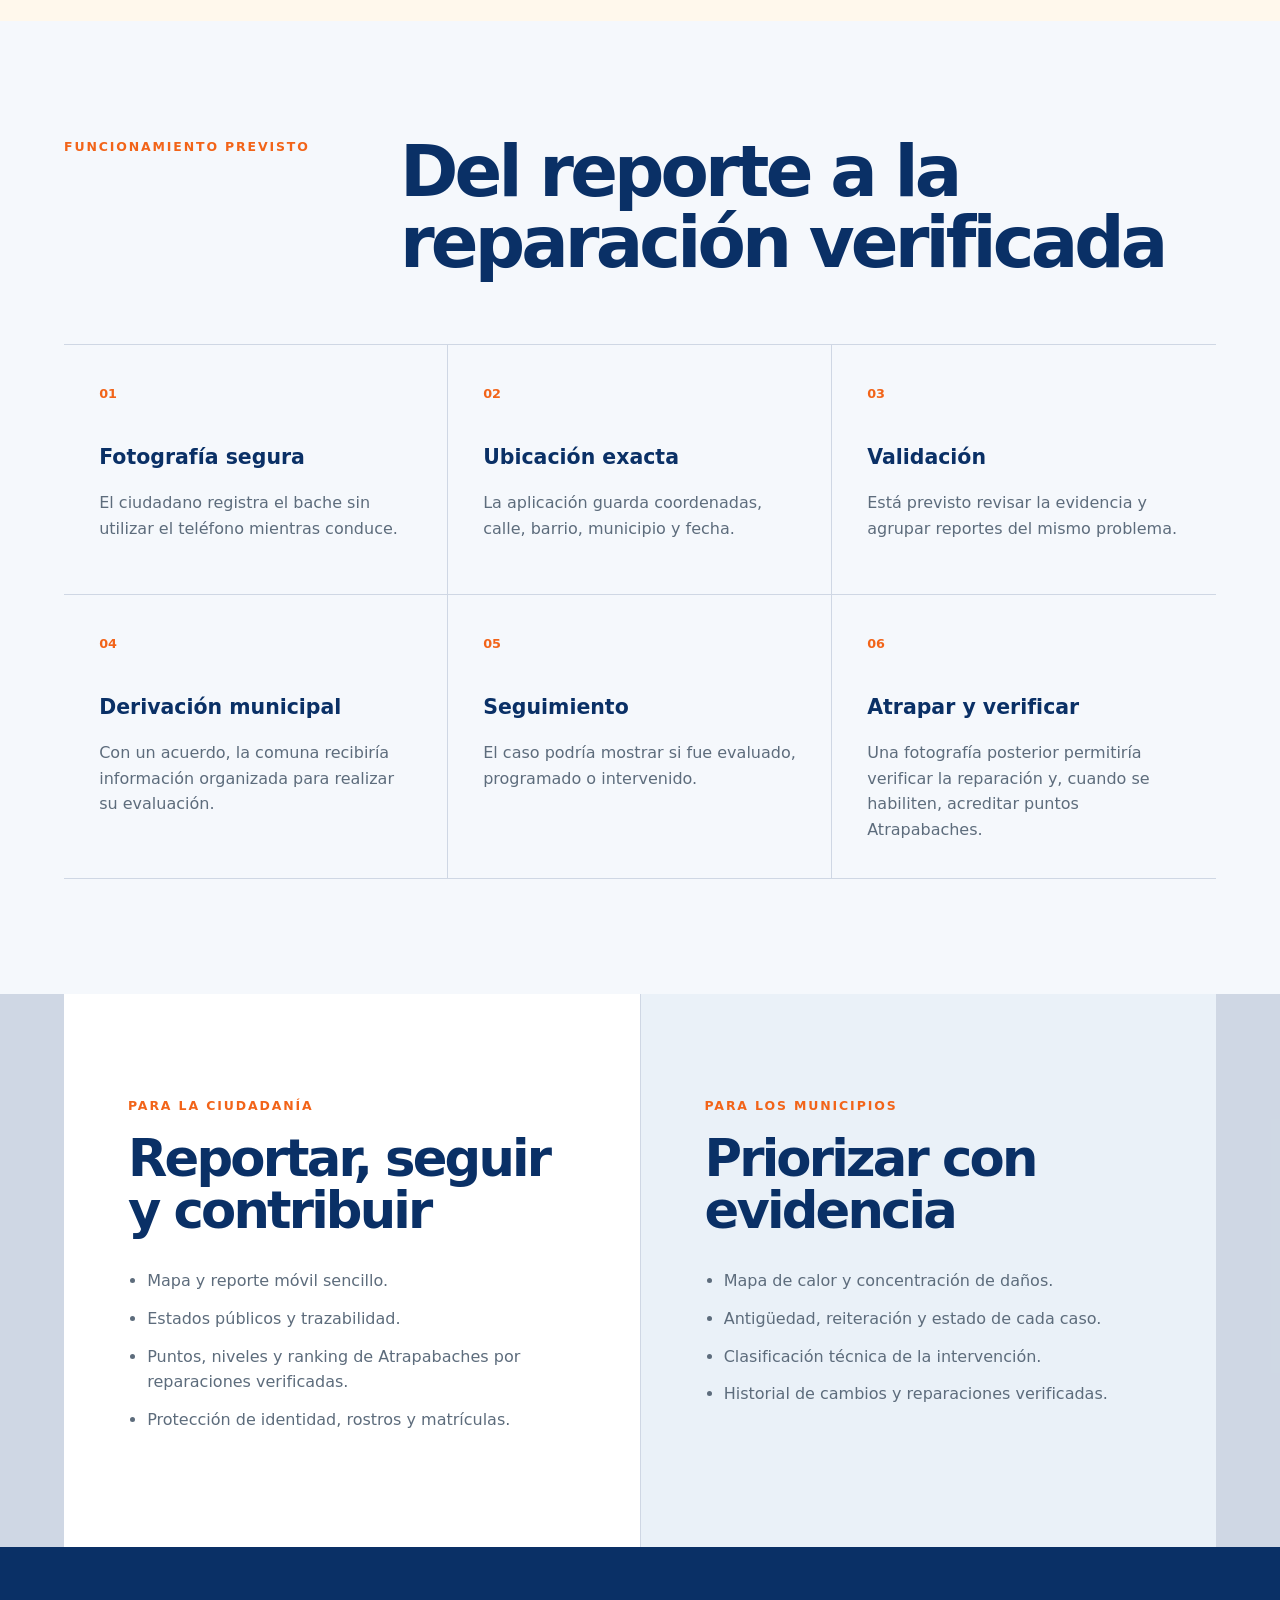
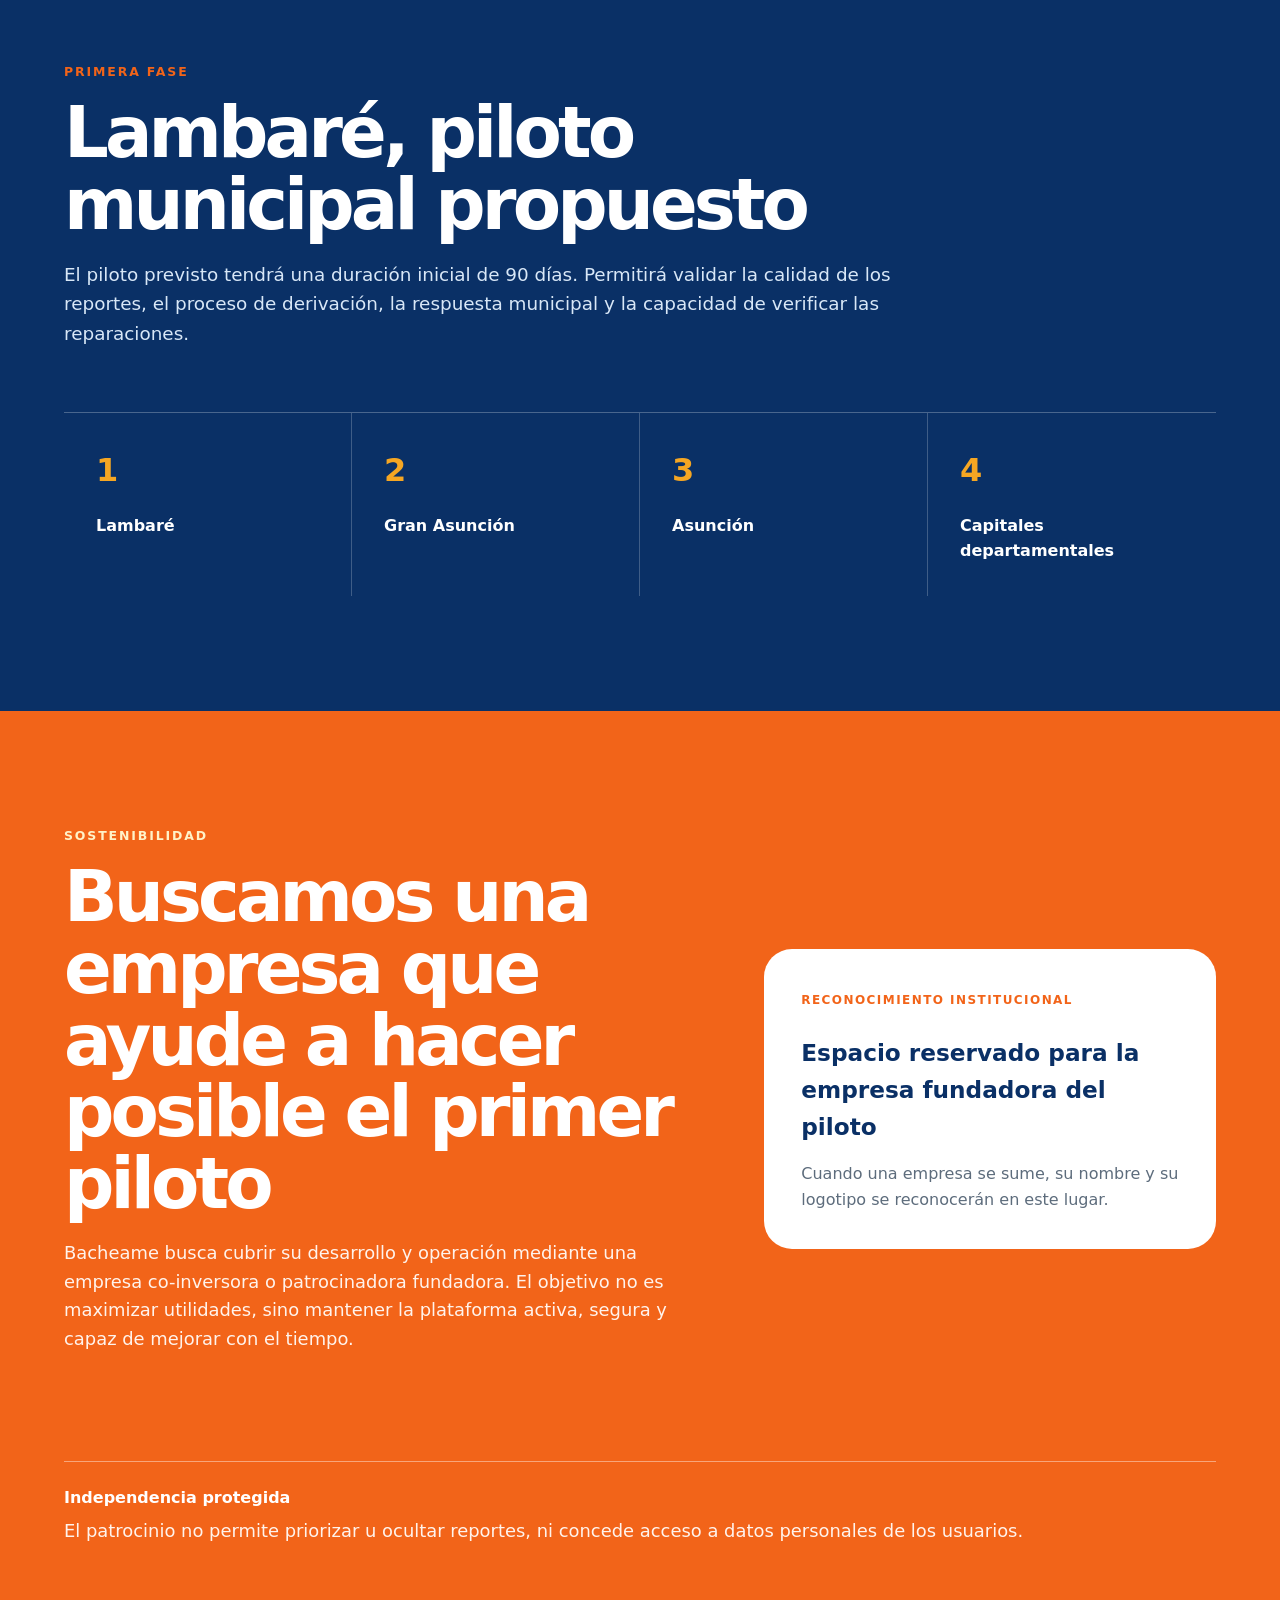
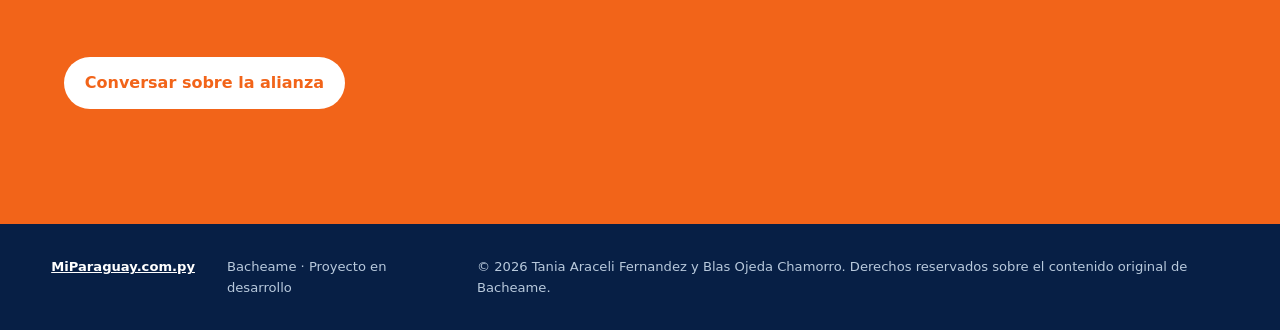
==== commit c43d0e7d: "Destacar colaboracion ciudadana y escala futura de puntos" ====
--- a/bacheame/index.html
+++ b/bacheame/index.html
@@ -16,7 +16,7 @@
     <meta property="og:url" content="https://miparaguay.com.py/bacheame/" />
     <meta property="og:image" content="https://miparaguay.com.py/assets/bacheame-app.jpg" />
     <meta name="twitter:card" content="summary_large_image" />
-    <link rel="stylesheet" href="bacheame.css" />
+    <link rel="stylesheet" href="bacheame.css?v=20261010-comunidad" />
   </head>
   <body>
     <a class="skip-link" href="#contenido">Ir al contenido</a>
@@ -59,6 +59,23 @@
         <p class="section-lead">
           Bacheame organizará reportes por calle, barrio y municipio, agrupará posibles duplicados y mostrará dónde se concentran los daños. La municipalidad conservará la decisión técnica sobre si corresponde bacheado, recapado, reparación de base o un nuevo asfaltado.
         </p>
+      </section>
+
+      <section class="section community" aria-labelledby="community-title">
+        <div class="community-copy">
+          <p class="eyebrow">Mejorar empieza cerca de casa</p>
+          <h2 id="community-title">Juntos podemos ayudar a que cada comunidad esté mejor.</h2>
+          <p>
+            Quienes vivimos y transitamos un barrio solemos ver primero un bache nuevo. Para una municipalidad no es fácil saber en qué calle apareció cada daño. Una foto tomada desde un lugar seguro y la ubicación del bache pueden darle una señal concreta para evaluar dónde intervenir.
+          </p>
+          <a class="button button-primary" href="#beta">Reportar un bache en la Beta</a>
+        </div>
+        <aside class="community-card" aria-label="Cómo ayuda tu aporte">
+          <span class="community-card-label">Tu aporte cuenta</span>
+          <strong>Vos lo encontrás. Bacheame lo ubica. La comunidad gana información.</strong>
+          <p>La Beta ya recibe reportes en Gran Asunción. La coordinación formal con municipios se habilitará mediante acuerdos.</p>
+          <p class="community-points">En una etapa posterior, los reportes validados y las reparaciones verificadas podrán sumar puntos Atrapabaches para reconocer a quienes ayudan a su comunidad.</p>
+        </aside>
       </section>
 
       <section class="section beta" id="beta" aria-labelledby="beta-title">
--- a/bacheame/bacheame.css
+++ b/bacheame/bacheame.css
@@ -68,6 +68,40 @@
 h2 { margin: 0; color: var(--navy); font-size: clamp(2.5rem, 5.5vw, 5rem); line-height: 1.02; letter-spacing: -0.055em; }
 .section-lead { max-width: 920px; margin: 2rem 0 0; color: var(--muted); font-size: clamp(1.1rem, 2vw, 1.45rem); }
 .introduction { background: var(--white); }
+.community {
+  display: grid;
+  grid-template-columns: minmax(0, 1.15fr) minmax(300px, .85fr);
+  gap: clamp(2.5rem, 7vw, 7rem);
+  align-items: center;
+  background: #e7f5eb;
+  border-top: 1px solid rgba(56, 175, 75, .2);
+}
+.community .eyebrow { color: #237d38; }
+.community-copy > p:not(.eyebrow) {
+  max-width: 650px;
+  margin: 1.7rem 0 2rem;
+  color: #34566a;
+  font-size: clamp(1.08rem, 1.8vw, 1.3rem);
+}
+.community-card {
+  padding: clamp(2rem, 4vw, 3.5rem);
+  border-radius: 32px;
+  background: var(--navy);
+  color: var(--white);
+  box-shadow: 0 24px 60px rgba(10, 48, 102, .18);
+}
+.community-card-label {
+  display: block;
+  margin-bottom: 1.3rem;
+  color: #a5e4a8;
+  font-size: .78rem;
+  font-weight: 900;
+  letter-spacing: .14em;
+  text-transform: uppercase;
+}
+.community-card strong { display: block; font-size: clamp(1.6rem, 2.7vw, 2.7rem); line-height: 1.13; letter-spacing: -.035em; }
+.community-card p { margin: 1.4rem 0 0; color: #d9e8f8; }
+.community-card .community-points { padding-top: 1.3rem; border-top: 1px solid rgba(255,255,255,.25); color: #fff2d2; }
 .section-heading { display: grid; grid-template-columns: 0.5fr 1.5fr; gap: 4rem; align-items: start; }
 .process { background: var(--paper); }
 .process-grid { list-style: none; margin: 4rem 0 0; padding: 0; display: grid; grid-template-columns: repeat(3, 1fr); border-top: 1px solid var(--border); }
@@ -124,7 +158,7 @@
   .process-grid { grid-template-columns: repeat(2, 1fr); }
   .process-grid li:nth-child(3n) { border-right: 1px solid var(--border); }
   .process-grid li:nth-child(2n) { border-right: 0; }
-  .audiences, .partnership, .beta { grid-template-columns: 1fr; }
+  .audiences, .partnership, .beta, .community { grid-template-columns: 1fr; }
   .audiences article, .audiences article:first-child, .audiences article:last-child { padding: 5rem 5vw; }
   .route { grid-template-columns: repeat(2, 1fr); }
   .route div:nth-child(2) { border-right: 0; }
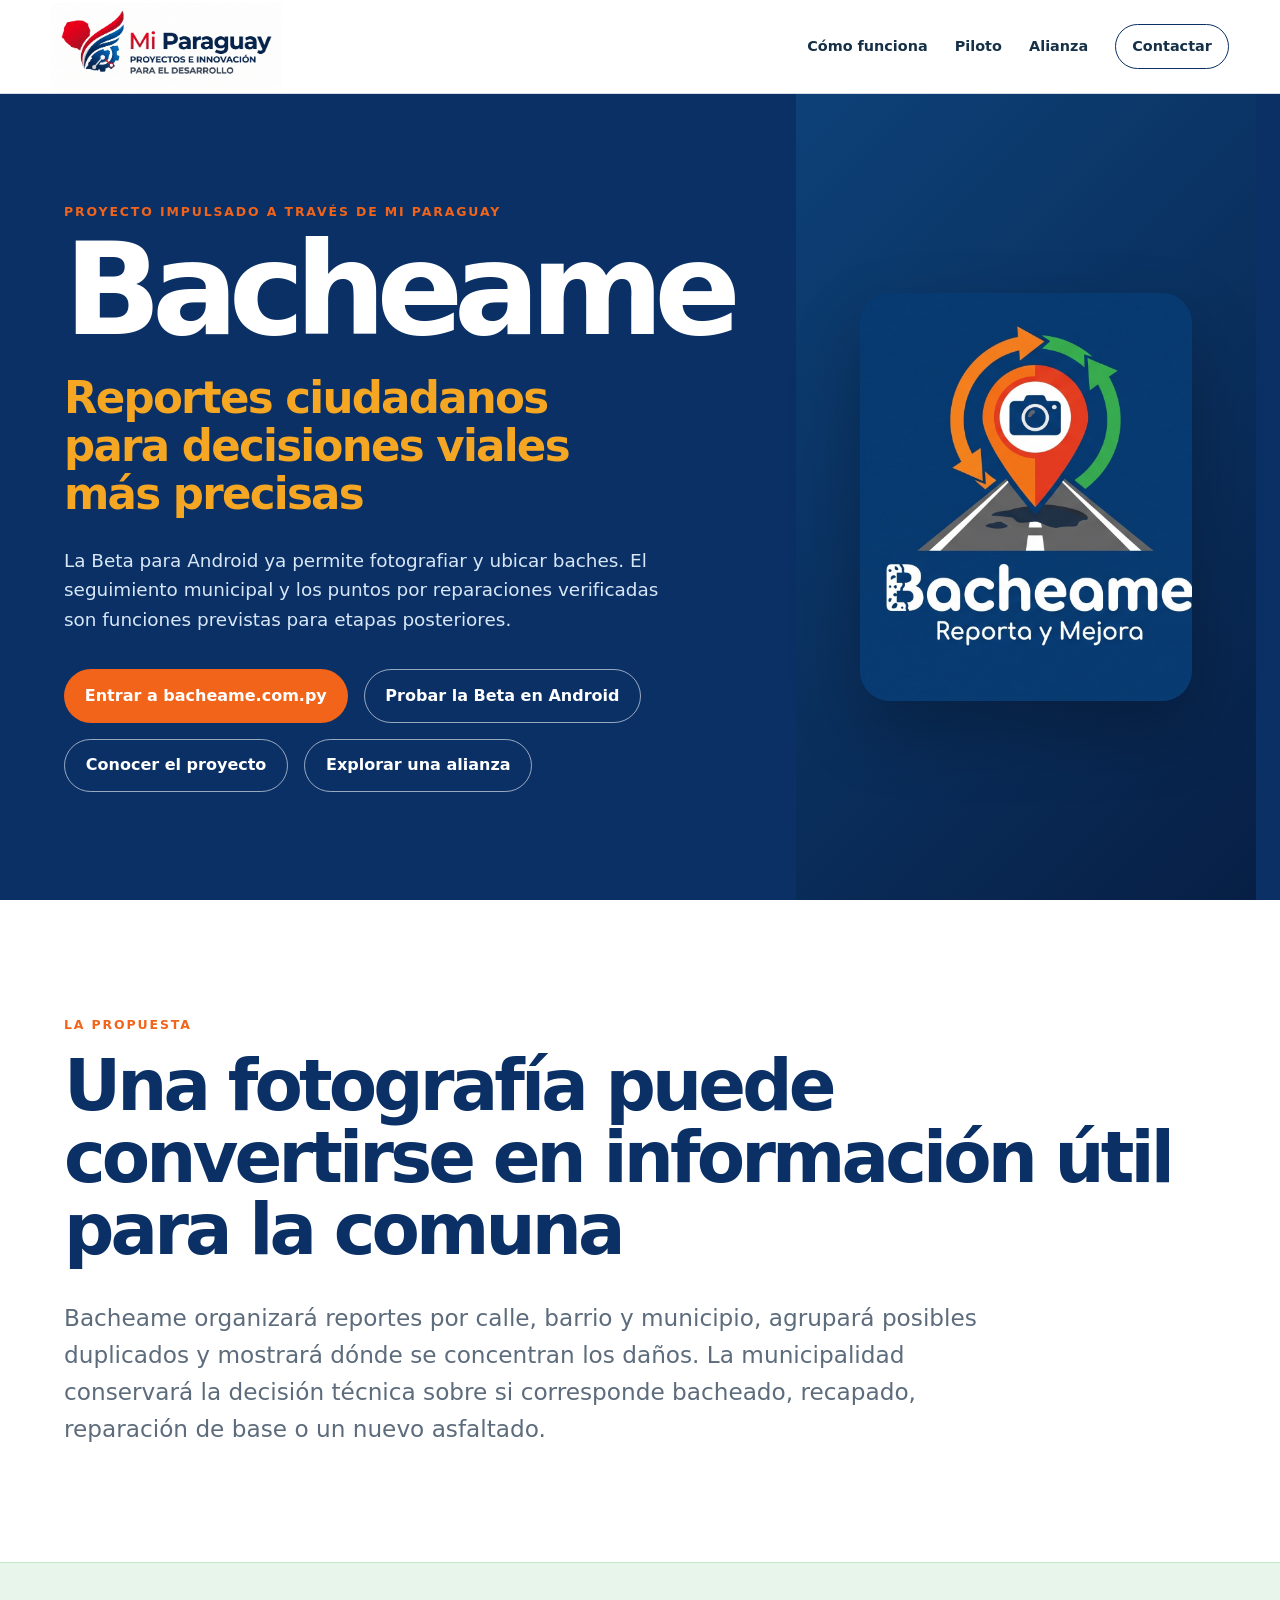
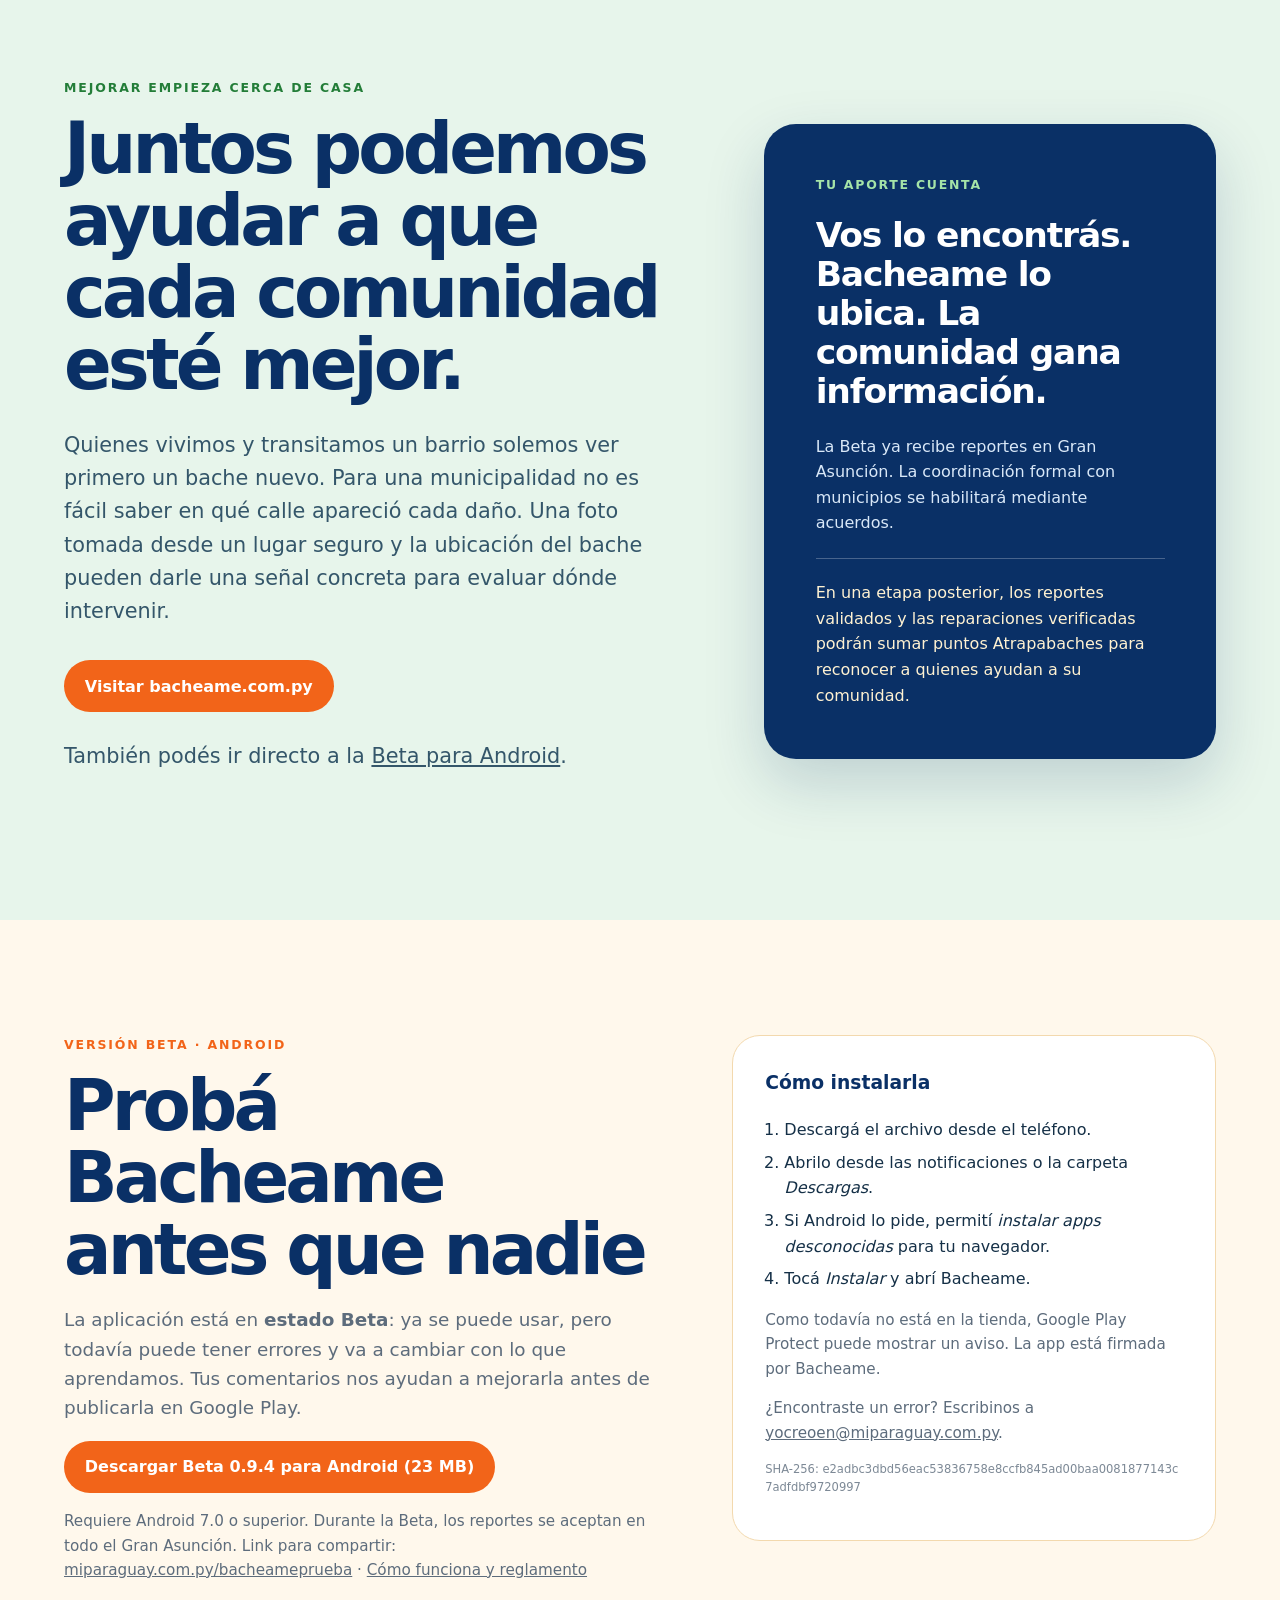
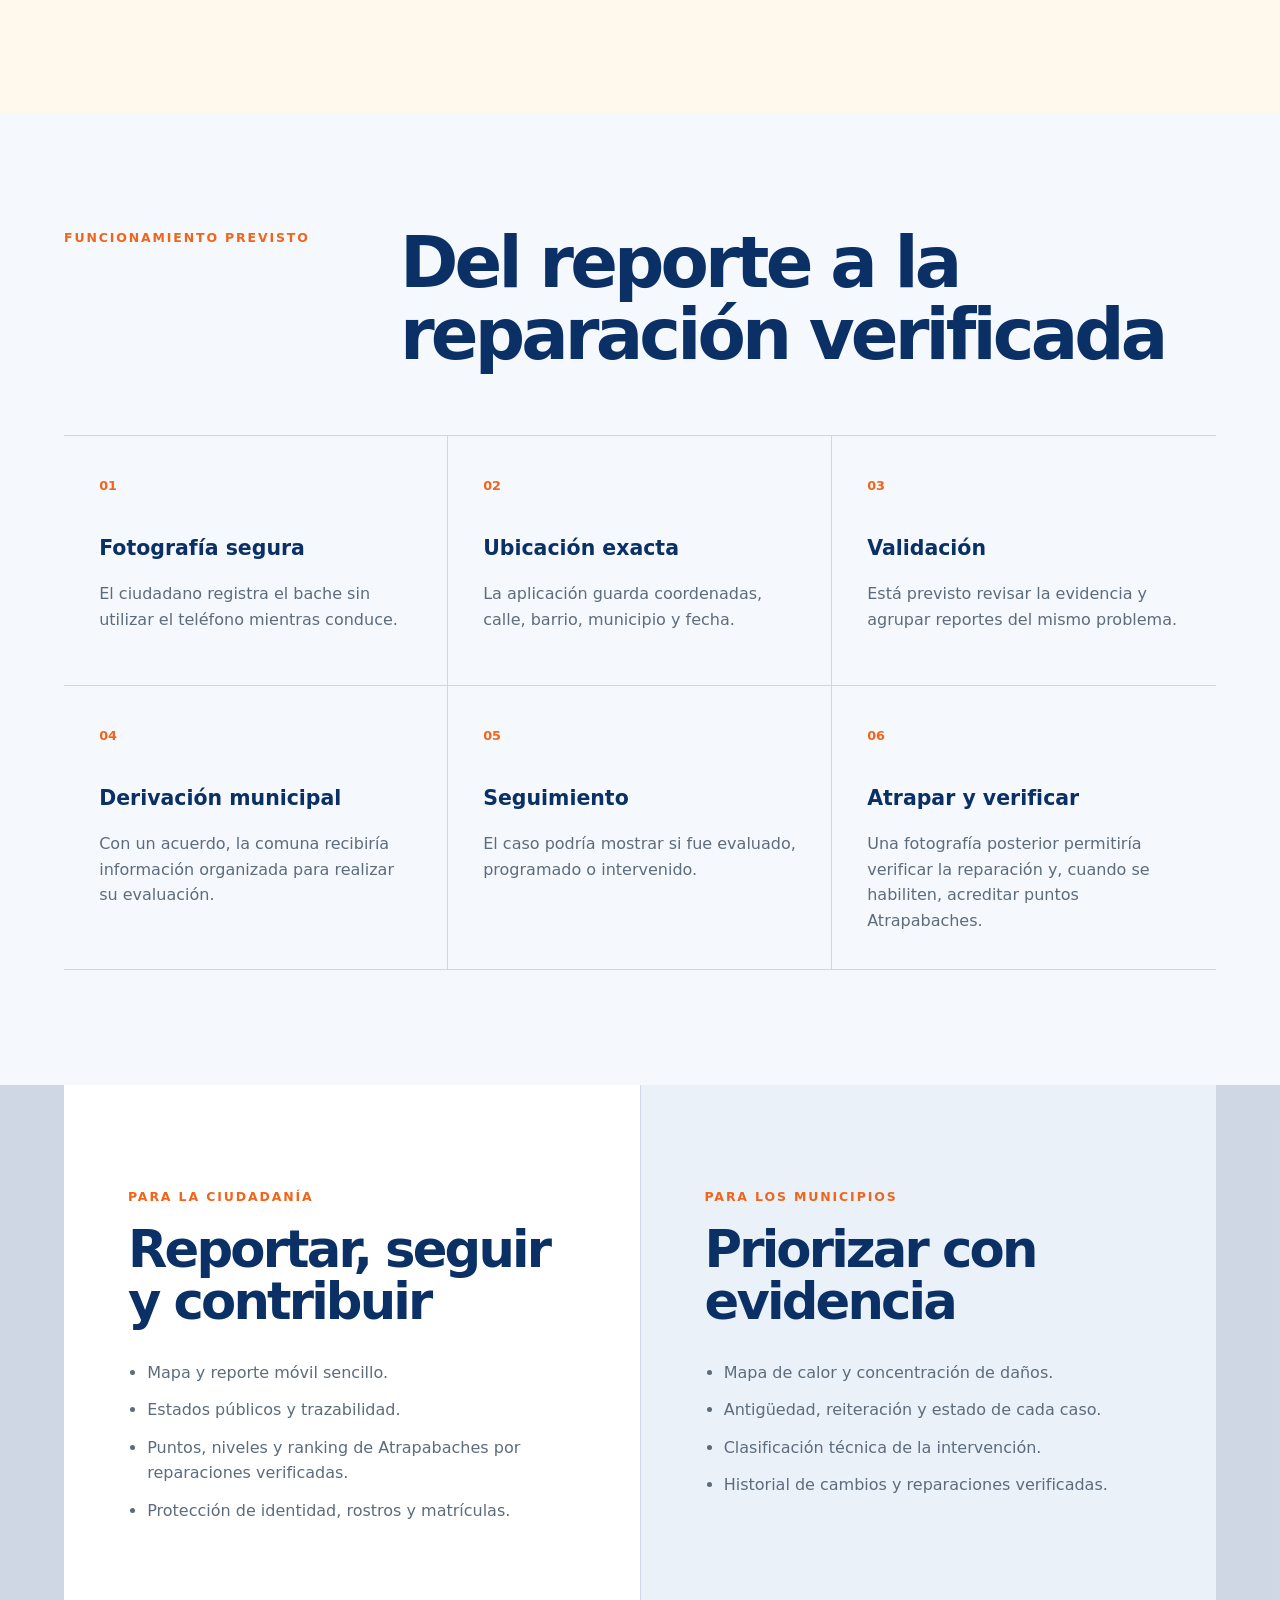
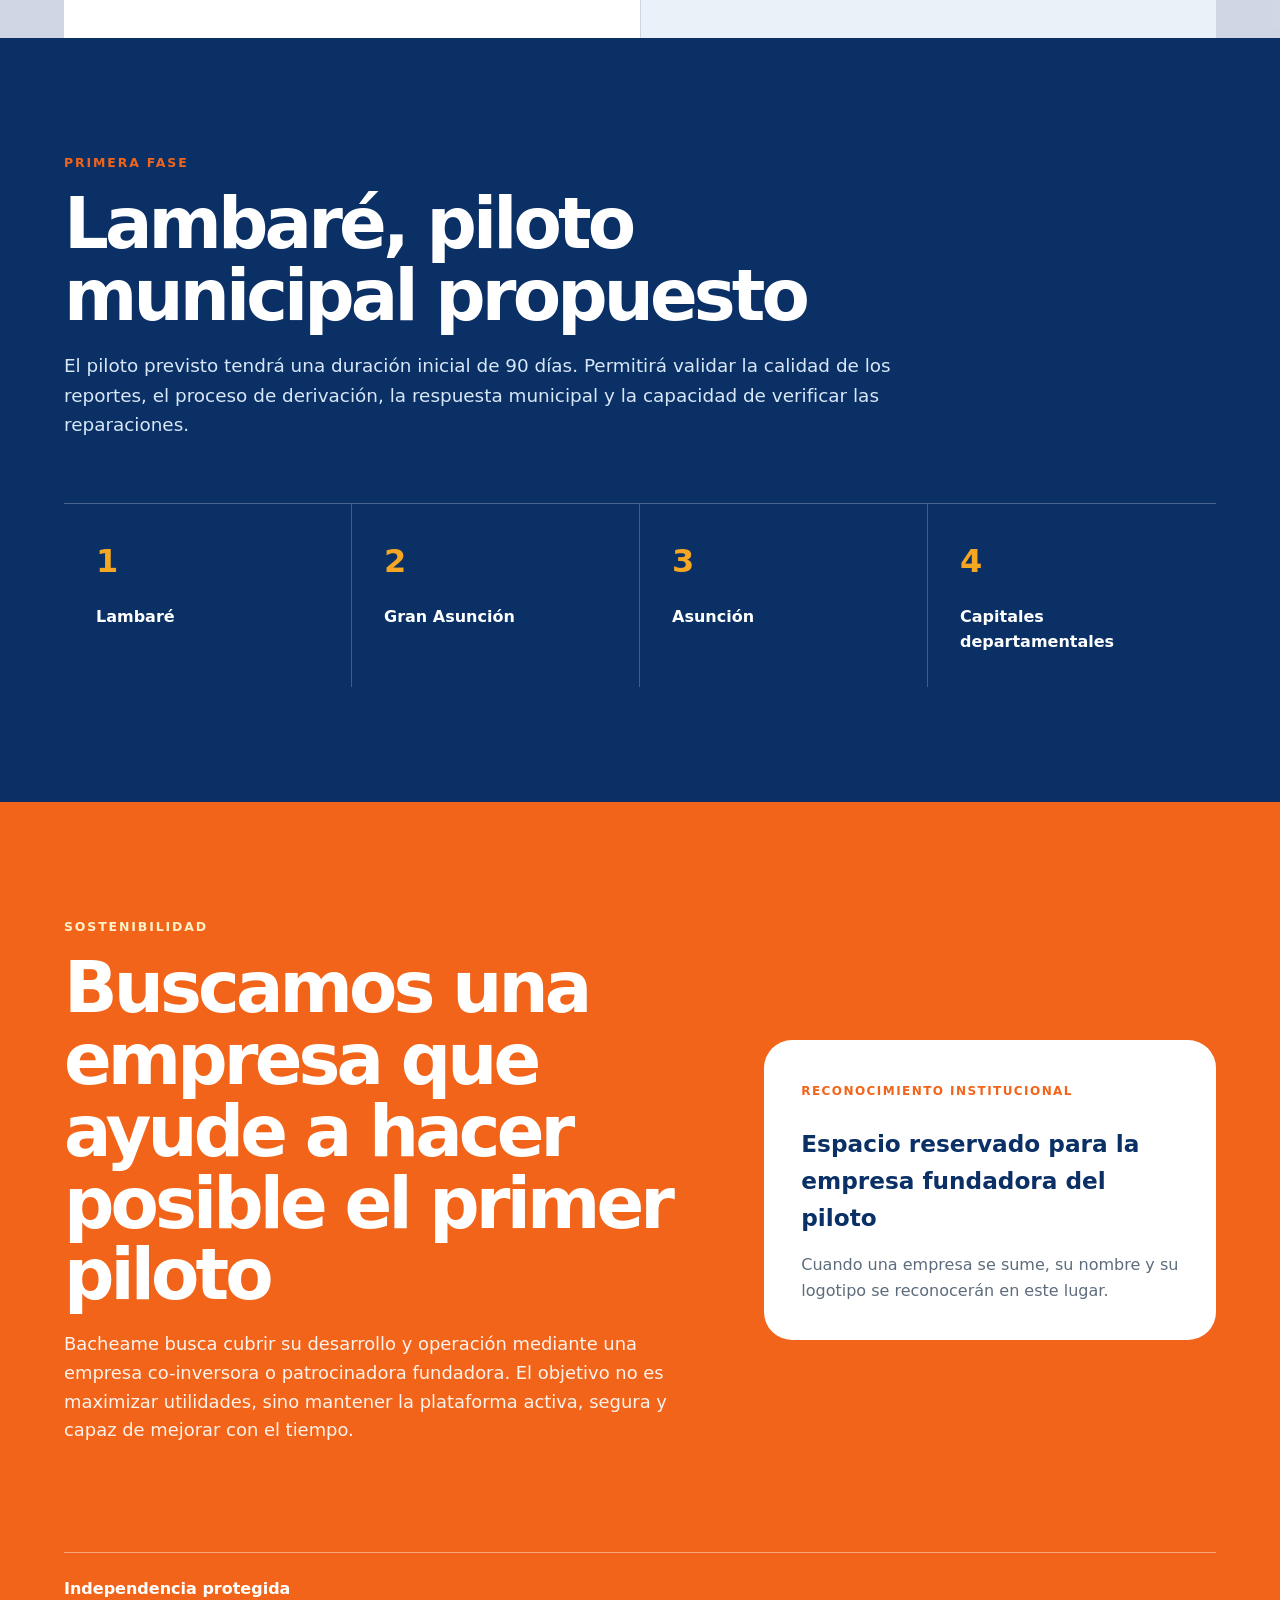
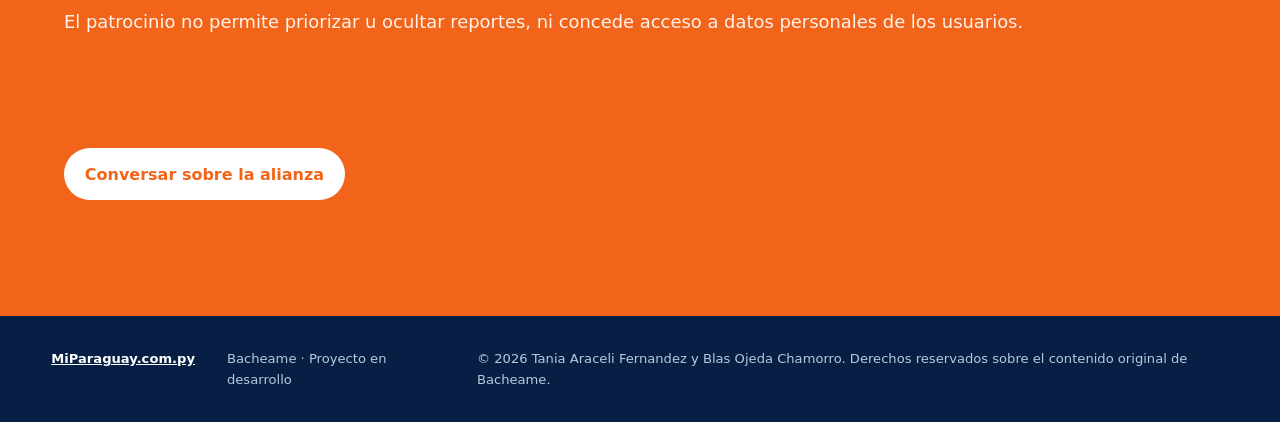
==== commit 09991e3d: "Enlace a bacheame.com.py" ====
--- a/bacheame/index.html
+++ b/bacheame/index.html
@@ -43,7 +43,8 @@
             La Beta para Android ya permite fotografiar y ubicar baches. El seguimiento municipal y los puntos por reparaciones verificadas son funciones previstas para etapas posteriores.
           </p>
           <div class="hero-actions">
-            <a class="button button-primary" href="#beta">Probar la Beta en Android</a>
+            <a class="button button-primary" href="https://bacheame.com.py/" target="_blank" rel="noopener">Entrar a bacheame.com.py</a>
+            <a class="button button-secondary" href="#beta">Probar la Beta en Android</a>
             <a class="button button-secondary" href="#funcionamiento">Conocer el proyecto</a>
             <a class="button button-secondary" href="../#participar">Explorar una alianza</a>
           </div>
@@ -68,7 +69,8 @@
           <p>
             Quienes vivimos y transitamos un barrio solemos ver primero un bache nuevo. Para una municipalidad no es fácil saber en qué calle apareció cada daño. Una foto tomada desde un lugar seguro y la ubicación del bache pueden darle una señal concreta para evaluar dónde intervenir.
           </p>
-          <a class="button button-primary" href="#beta">Reportar un bache en la Beta</a>
+          <a class="button button-primary" href="https://bacheame.com.py/" target="_blank" rel="noopener">Visitar bacheame.com.py</a>
+          <p class="beta-meta">También podés ir directo a la <a href="#beta">Beta para Android</a>.</p>
         </div>
         <aside class="community-card" aria-label="Cómo ayuda tu aporte">
           <span class="community-card-label">Tu aporte cuenta</span>
